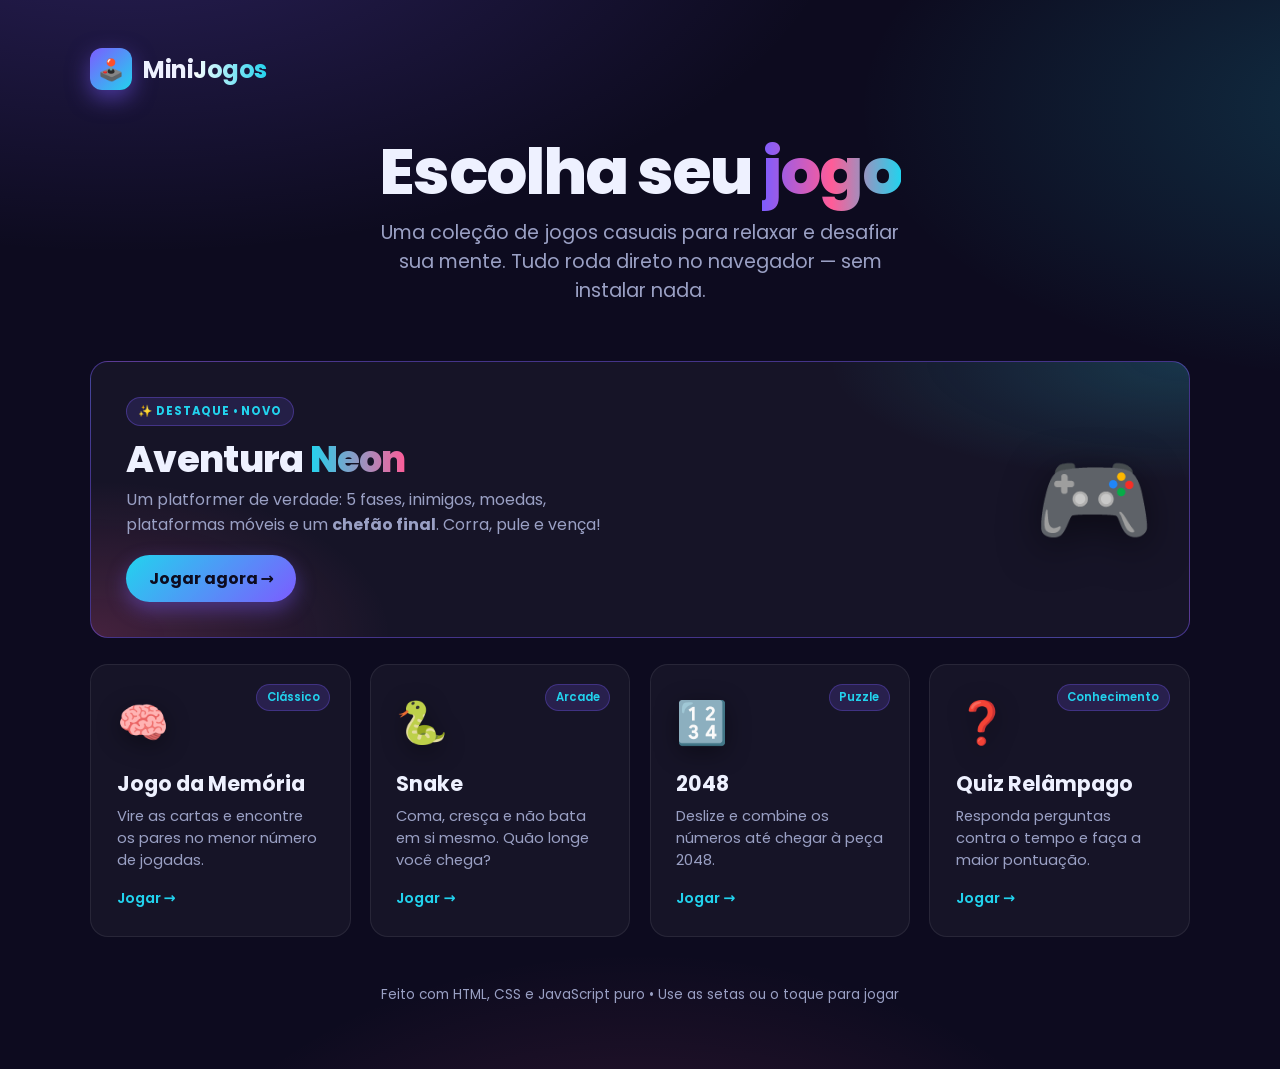
==== index.html @ 36950123 "Adiciona "Aventura Neon": platformer com 5 fases e chefão Novo jogo em /plataforma/ feito em Canvas " ====
<!DOCTYPE html>
<html lang="pt-BR">
<head>
  <meta charset="UTF-8" />
  <meta name="viewport" content="width=device-width, initial-scale=1.0" />
  <title>Mini-Jogos • Arcade</title>
  <meta name="description" content="Arcade web com o platformer Aventura Neon (5 fases + chefão) e jogos casuais: Jogo da Memória, Snake, 2048 e Quiz. Jogue direto no navegador." />
  <link rel="preconnect" href="https://fonts.googleapis.com" />
  <link rel="preconnect" href="https://fonts.gstatic.com" crossorigin />
  <link href="https://fonts.googleapis.com/css2?family=Poppins:wght@400;500;600;700;800&display=swap" rel="stylesheet" />
  <link rel="stylesheet" href="style.css" />
  <link rel="icon" href="data:image/svg+xml,<svg xmlns='http://www.w3.org/2000/svg' viewBox='0 0 100 100'><text y='.9em' font-size='90'>🕹️</text></svg>" />
  <style>
    .feature {
      position: relative; display: grid; grid-template-columns: 1fr auto; align-items: center; gap: 1.5rem;
      margin-bottom: 1.6rem; padding: clamp(1.4rem, 4vw, 2.2rem);
      border-radius: var(--radius); overflow: hidden; isolation: isolate;
      border: 1px solid rgba(124,92,255,.45);
      background:
        radial-gradient(600px 200px at 100% 0%, rgba(34,211,238,.18), transparent 60%),
        radial-gradient(500px 260px at 0% 100%, rgba(255,92,152,.20), transparent 60%),
        var(--panel);
      transition: transform .25s ease, box-shadow .25s ease, border-color .25s ease;
    }
    .feature:hover { transform: translateY(-4px); box-shadow: var(--shadow); border-color: var(--accent); }
    .feature .badge {
      display: inline-flex; align-items: center; gap: .4rem; font-size: .72rem; font-weight: 700;
      text-transform: uppercase; letter-spacing: .08em; color: var(--accent-2);
      padding: .3rem .7rem; border-radius: 999px; background: rgba(124,92,255,.15);
      border: 1px solid rgba(124,92,255,.35); margin-bottom: .8rem;
    }
    .feature h2 { font-size: clamp(1.6rem, 5vw, 2.3rem); font-weight: 800; letter-spacing: -.02em; line-height: 1.1; }
    .feature h2 .grad { background: linear-gradient(90deg, var(--accent-2), var(--accent-3)); -webkit-background-clip: text; background-clip: text; -webkit-text-fill-color: transparent; }
    .feature p { color: var(--muted); margin: .5rem 0 1.1rem; max-width: 48ch; }
    .feature .cta { display: inline-flex; align-items: center; gap: .5rem; font-weight: 700; padding: .7rem 1.4rem;
      border-radius: 999px; color: #0d0b1f; background: linear-gradient(135deg, var(--accent-2), var(--accent));
      box-shadow: 0 8px 20px rgba(124,92,255,.4); }
    .feature .art { font-size: clamp(3.5rem, 12vw, 6rem); filter: drop-shadow(0 10px 20px rgba(0,0,0,.5)); }
    @media (max-width: 620px) { .feature { grid-template-columns: 1fr; } .feature .art { display: none; } }
  </style>
</head>
<body>
  <div class="wrap">
    <header class="topbar">
      <div class="brand">
        <span class="logo">🕹️</span>
        <span>Mini<span class="grad">Jogos</span></span>
      </div>
    </header>

    <section class="hero">
      <h1>Escolha seu <span class="grad">jogo</span></h1>
      <p>Uma coleção de jogos casuais para relaxar e desafiar sua mente. Tudo roda direto no navegador — sem instalar nada.</p>
    </section>

    <a class="feature" href="plataforma/index.html">
      <div>
        <span class="badge">✨ Destaque • Novo</span>
        <h2>Aventura <span class="grad">Neon</span></h2>
        <p>Um platformer de verdade: 5 fases, inimigos, moedas, plataformas móveis e um <strong>chefão final</strong>. Corra, pule e vença!</p>
        <span class="cta">Jogar agora &rarr;</span>
      </div>
      <div class="art">🎮</div>
    </a>

    <main class="games" id="games">
      <a class="card" href="memoria.html">
        <span class="tag">Clássico</span>
        <span class="emoji">🧠</span>
        <h3>Jogo da Memória</h3>
        <p>Vire as cartas e encontre os pares no menor número de jogadas.</p>
        <span class="play">Jogar &rarr;</span>
      </a>

      <a class="card" href="snake.html">
        <span class="tag">Arcade</span>
        <span class="emoji">🐍</span>
        <h3>Snake</h3>
        <p>Coma, cresça e não bata em si mesmo. Quão longe você chega?</p>
        <span class="play">Jogar &rarr;</span>
      </a>

      <a class="card" href="2048.html">
        <span class="tag">Puzzle</span>
        <span class="emoji">🔢</span>
        <h3>2048</h3>
        <p>Deslize e combine os números até chegar à peça 2048.</p>
        <span class="play">Jogar &rarr;</span>
      </a>

      <a class="card" href="quiz.html">
        <span class="tag">Conhecimento</span>
        <span class="emoji">❓</span>
        <h3>Quiz Relâmpago</h3>
        <p>Responda perguntas contra o tempo e faça a maior pontuação.</p>
        <span class="play">Jogar &rarr;</span>
      </a>
    </main>

    <footer class="foot">
      <p>Feito com HTML, CSS e JavaScript puro • Use as setas ou o toque para jogar</p>
    </footer>
  </div>

  <script>
    // brilho que segue o cursor nos cards
    document.querySelectorAll('.card').forEach(card => {
      card.addEventListener('pointermove', e => {
        const r = card.getBoundingClientRect();
        card.style.setProperty('--mx', `${e.clientX - r.left}px`);
        card.style.setProperty('--my', `${e.clientY - r.top}px`);
      });
    });
  </script>
</body>
</html>
---- style.css ----
/* ============================================================
   Mini-Jogos — estilo compartilhado do arcade
   ============================================================ */
:root {
  --bg: #0d0b1f;
  --bg-2: #14112e;
  --panel: rgba(255, 255, 255, 0.04);
  --panel-border: rgba(255, 255, 255, 0.08);
  --text: #eef1ff;
  --muted: #9aa0c4;
  --accent: #7c5cff;
  --accent-2: #22d3ee;
  --accent-3: #ff5c98;
  --good: #34e0a1;
  --bad: #ff5c7a;
  --shadow: 0 18px 50px rgba(0, 0, 0, 0.45);
  --radius: 18px;
  --font: "Poppins", "Segoe UI", system-ui, -apple-system, sans-serif;
}

* { box-sizing: border-box; margin: 0; padding: 0; }

html { scroll-behavior: smooth; }

body {
  font-family: var(--font);
  color: var(--text);
  background:
    radial-gradient(1200px 600px at 10% -10%, rgba(124, 92, 255, 0.25), transparent 60%),
    radial-gradient(1000px 500px at 110% 10%, rgba(34, 211, 238, 0.18), transparent 55%),
    radial-gradient(900px 600px at 50% 120%, rgba(255, 92, 152, 0.18), transparent 55%),
    var(--bg);
  min-height: 100dvh;
  -webkit-font-smoothing: antialiased;
  text-rendering: optimizeLegibility;
}

a { color: inherit; text-decoration: none; }

.wrap {
  width: min(1100px, 92vw);
  margin: 0 auto;
  padding: clamp(1.5rem, 4vw, 3rem) 0 4rem;
}

/* ---------- Cabeçalho ---------- */
.topbar {
  display: flex;
  align-items: center;
  justify-content: space-between;
  gap: 1rem;
  margin-bottom: clamp(1.5rem, 5vw, 3rem);
  flex-wrap: wrap;
}

.brand {
  display: flex;
  align-items: center;
  gap: 0.7rem;
  font-weight: 700;
  font-size: clamp(1.15rem, 3vw, 1.5rem);
  letter-spacing: -0.02em;
}

.brand .logo {
  display: grid;
  place-items: center;
  width: 42px;
  height: 42px;
  border-radius: 12px;
  background: linear-gradient(135deg, var(--accent), var(--accent-2));
  box-shadow: 0 8px 22px rgba(124, 92, 255, 0.5);
  font-size: 1.3rem;
}

.brand .grad {
  background: linear-gradient(90deg, #fff, var(--accent-2));
  -webkit-background-clip: text;
  background-clip: text;
  -webkit-text-fill-color: transparent;
}

.back-link {
  display: inline-flex;
  align-items: center;
  gap: 0.4rem;
  padding: 0.55rem 1rem;
  border-radius: 999px;
  border: 1px solid var(--panel-border);
  background: var(--panel);
  color: var(--muted);
  font-size: 0.9rem;
  font-weight: 500;
  transition: all 0.2s ease;
}
.back-link:hover { color: var(--text); border-color: var(--accent); transform: translateX(-2px); }

/* ---------- Hero da hub ---------- */
.hero {
  text-align: center;
  margin-bottom: clamp(2rem, 6vw, 3.5rem);
}
.hero h1 {
  font-size: clamp(2.2rem, 8vw, 4rem);
  font-weight: 800;
  letter-spacing: -0.03em;
  line-height: 1.05;
  margin-bottom: 0.8rem;
}
.hero h1 .grad {
  background: linear-gradient(90deg, var(--accent), var(--accent-3), var(--accent-2));
  -webkit-background-clip: text;
  background-clip: text;
  -webkit-text-fill-color: transparent;
}
.hero p {
  color: var(--muted);
  font-size: clamp(1rem, 2.5vw, 1.2rem);
  max-width: 46ch;
  margin: 0 auto;
}

/* ---------- Grade de jogos ---------- */
.games {
  display: grid;
  grid-template-columns: repeat(auto-fill, minmax(240px, 1fr));
  gap: 1.2rem;
}

.card {
  position: relative;
  display: block;
  padding: 1.6rem;
  border-radius: var(--radius);
  background: var(--panel);
  border: 1px solid var(--panel-border);
  overflow: hidden;
  transition: transform 0.25s ease, border-color 0.25s ease, box-shadow 0.25s ease;
  isolation: isolate;
}
.card::before {
  content: "";
  position: absolute;
  inset: 0;
  background: radial-gradient(400px 200px at var(--mx, 50%) var(--my, 0%), rgba(124, 92, 255, 0.22), transparent 70%);
  opacity: 0;
  transition: opacity 0.25s ease;
  z-index: -1;
}
.card:hover { transform: translateY(-6px); border-color: var(--accent); box-shadow: var(--shadow); }
.card:hover::before { opacity: 1; }

.card .emoji {
  font-size: 2.6rem;
  display: inline-block;
  margin-bottom: 0.9rem;
  filter: drop-shadow(0 6px 12px rgba(0, 0, 0, 0.4));
}
.card h3 { font-size: 1.3rem; margin-bottom: 0.35rem; }
.card p { color: var(--muted); font-size: 0.92rem; line-height: 1.5; }
.card .tag {
  position: absolute;
  top: 1.2rem;
  right: 1.2rem;
  font-size: 0.72rem;
  font-weight: 600;
  padding: 0.25rem 0.6rem;
  border-radius: 999px;
  background: rgba(124, 92, 255, 0.18);
  color: var(--accent-2);
  border: 1px solid rgba(124, 92, 255, 0.3);
}
.card .play {
  margin-top: 1.1rem;
  display: inline-flex;
  align-items: center;
  gap: 0.4rem;
  font-weight: 600;
  font-size: 0.9rem;
  color: var(--accent-2);
}

/* ---------- Layout de jogo ---------- */
.game-head {
  text-align: center;
  margin-bottom: 1.6rem;
}
.game-head h1 {
  font-size: clamp(1.6rem, 5vw, 2.4rem);
  font-weight: 800;
  letter-spacing: -0.02em;
}
.game-head p { color: var(--muted); margin-top: 0.3rem; font-size: 0.95rem; }

.panel {
  background: var(--panel);
  border: 1px solid var(--panel-border);
  border-radius: var(--radius);
  padding: clamp(1rem, 3vw, 1.8rem);
  box-shadow: var(--shadow);
}

.hud {
  display: flex;
  justify-content: center;
  flex-wrap: wrap;
  gap: 0.8rem;
  margin-bottom: 1.4rem;
}
.stat {
  min-width: 90px;
  text-align: center;
  padding: 0.7rem 1.1rem;
  border-radius: 14px;
  background: var(--panel);
  border: 1px solid var(--panel-border);
}
.stat .label {
  display: block;
  font-size: 0.72rem;
  text-transform: uppercase;
  letter-spacing: 0.08em;
  color: var(--muted);
}
.stat .value {
  display: block;
  font-size: 1.5rem;
  font-weight: 700;
  font-variant-numeric: tabular-nums;
}

.controls {
  display: flex;
  justify-content: center;
  gap: 0.7rem;
  flex-wrap: wrap;
  margin-top: 1.4rem;
}

.btn {
  cursor: pointer;
  font-family: inherit;
  font-weight: 600;
  font-size: 0.95rem;
  padding: 0.7rem 1.4rem;
  border-radius: 999px;
  border: 1px solid transparent;
  color: #0d0b1f;
  background: linear-gradient(135deg, var(--accent-2), var(--accent));
  transition: transform 0.15s ease, box-shadow 0.2s ease, opacity 0.2s ease;
  box-shadow: 0 8px 20px rgba(124, 92, 255, 0.35);
}
.btn:hover { transform: translateY(-2px); box-shadow: 0 12px 26px rgba(124, 92, 255, 0.5); }
.btn:active { transform: translateY(0); }
.btn.ghost {
  color: var(--text);
  background: transparent;
  border-color: var(--panel-border);
  box-shadow: none;
}
.btn.ghost:hover { border-color: var(--accent); background: var(--panel); }

/* ---------- Overlay de fim de jogo ---------- */
.overlay {
  position: absolute;
  inset: 0;
  display: grid;
  place-items: center;
  background: rgba(13, 11, 31, 0.82);
  backdrop-filter: blur(6px);
  border-radius: var(--radius);
  opacity: 0;
  pointer-events: none;
  transition: opacity 0.3s ease;
  z-index: 5;
}
.overlay.show { opacity: 1; pointer-events: auto; }
.overlay .box { text-align: center; padding: 1.5rem; }
.overlay h2 { font-size: 2rem; margin-bottom: 0.5rem; }
.overlay p { color: var(--muted); margin-bottom: 1.3rem; }

/* ---------- Rodapé ---------- */
.foot {
  text-align: center;
  color: var(--muted);
  font-size: 0.85rem;
  margin-top: 3rem;
}
.foot a { color: var(--accent-2); }

@media (max-width: 520px) {
  .stat { min-width: 74px; padding: 0.55rem 0.8rem; }
  .stat .value { font-size: 1.25rem; }
}
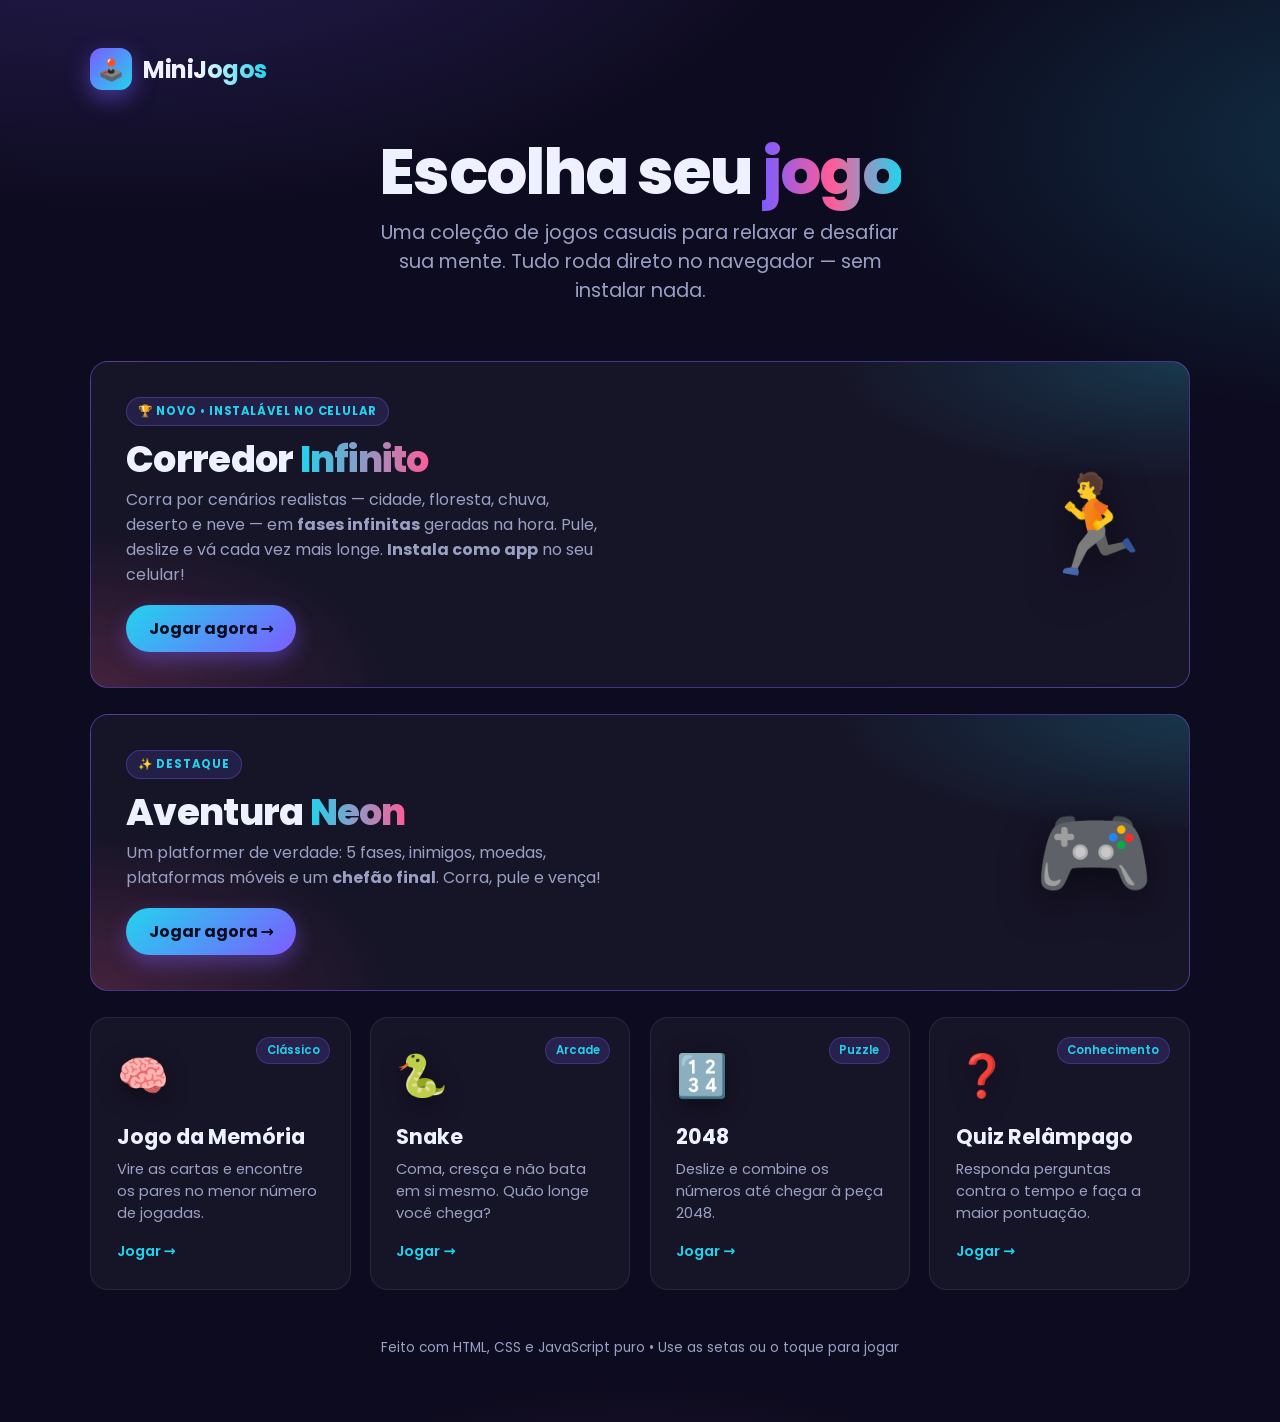
==== commit 69d5d9f1: "Adiciona "Corredor Infinito": runner procedural realista + PWA instalável Novo jogo em /corrida/ com" ====
--- a/index.html
+++ b/index.html
@@ -4,7 +4,7 @@
   <meta charset="UTF-8" />
   <meta name="viewport" content="width=device-width, initial-scale=1.0" />
   <title>Mini-Jogos • Arcade</title>
-  <meta name="description" content="Arcade web com o platformer Aventura Neon (5 fases + chefão) e jogos casuais: Jogo da Memória, Snake, 2048 e Quiz. Jogue direto no navegador." />
+  <meta name="description" content="Arcade web: Corredor Infinito (runner realista instalável, fases infinitas), o platformer Aventura Neon (5 fases + chefão) e jogos casuais. Jogue direto no navegador." />
   <link rel="preconnect" href="https://fonts.googleapis.com" />
   <link rel="preconnect" href="https://fonts.gstatic.com" crossorigin />
   <link href="https://fonts.googleapis.com/css2?family=Poppins:wght@400;500;600;700;800&display=swap" rel="stylesheet" />
@@ -53,9 +53,19 @@
       <p>Uma coleção de jogos casuais para relaxar e desafiar sua mente. Tudo roda direto no navegador — sem instalar nada.</p>
     </section>
 
+    <a class="feature" href="corrida/index.html">
+      <div>
+        <span class="badge">🏆 Novo • Instalável no celular</span>
+        <h2>Corredor <span class="grad">Infinito</span></h2>
+        <p>Corra por cenários realistas — cidade, floresta, chuva, deserto e neve — em <strong>fases infinitas</strong> geradas na hora. Pule, deslize e vá cada vez mais longe. <strong>Instala como app</strong> no seu celular!</p>
+        <span class="cta">Jogar agora &rarr;</span>
+      </div>
+      <div class="art">🏃</div>
+    </a>
+
     <a class="feature" href="plataforma/index.html">
       <div>
-        <span class="badge">✨ Destaque • Novo</span>
+        <span class="badge">✨ Destaque</span>
         <h2>Aventura <span class="grad">Neon</span></h2>
         <p>Um platformer de verdade: 5 fases, inimigos, moedas, plataformas móveis e um <strong>chefão final</strong>. Corra, pule e vença!</p>
         <span class="cta">Jogar agora &rarr;</span>
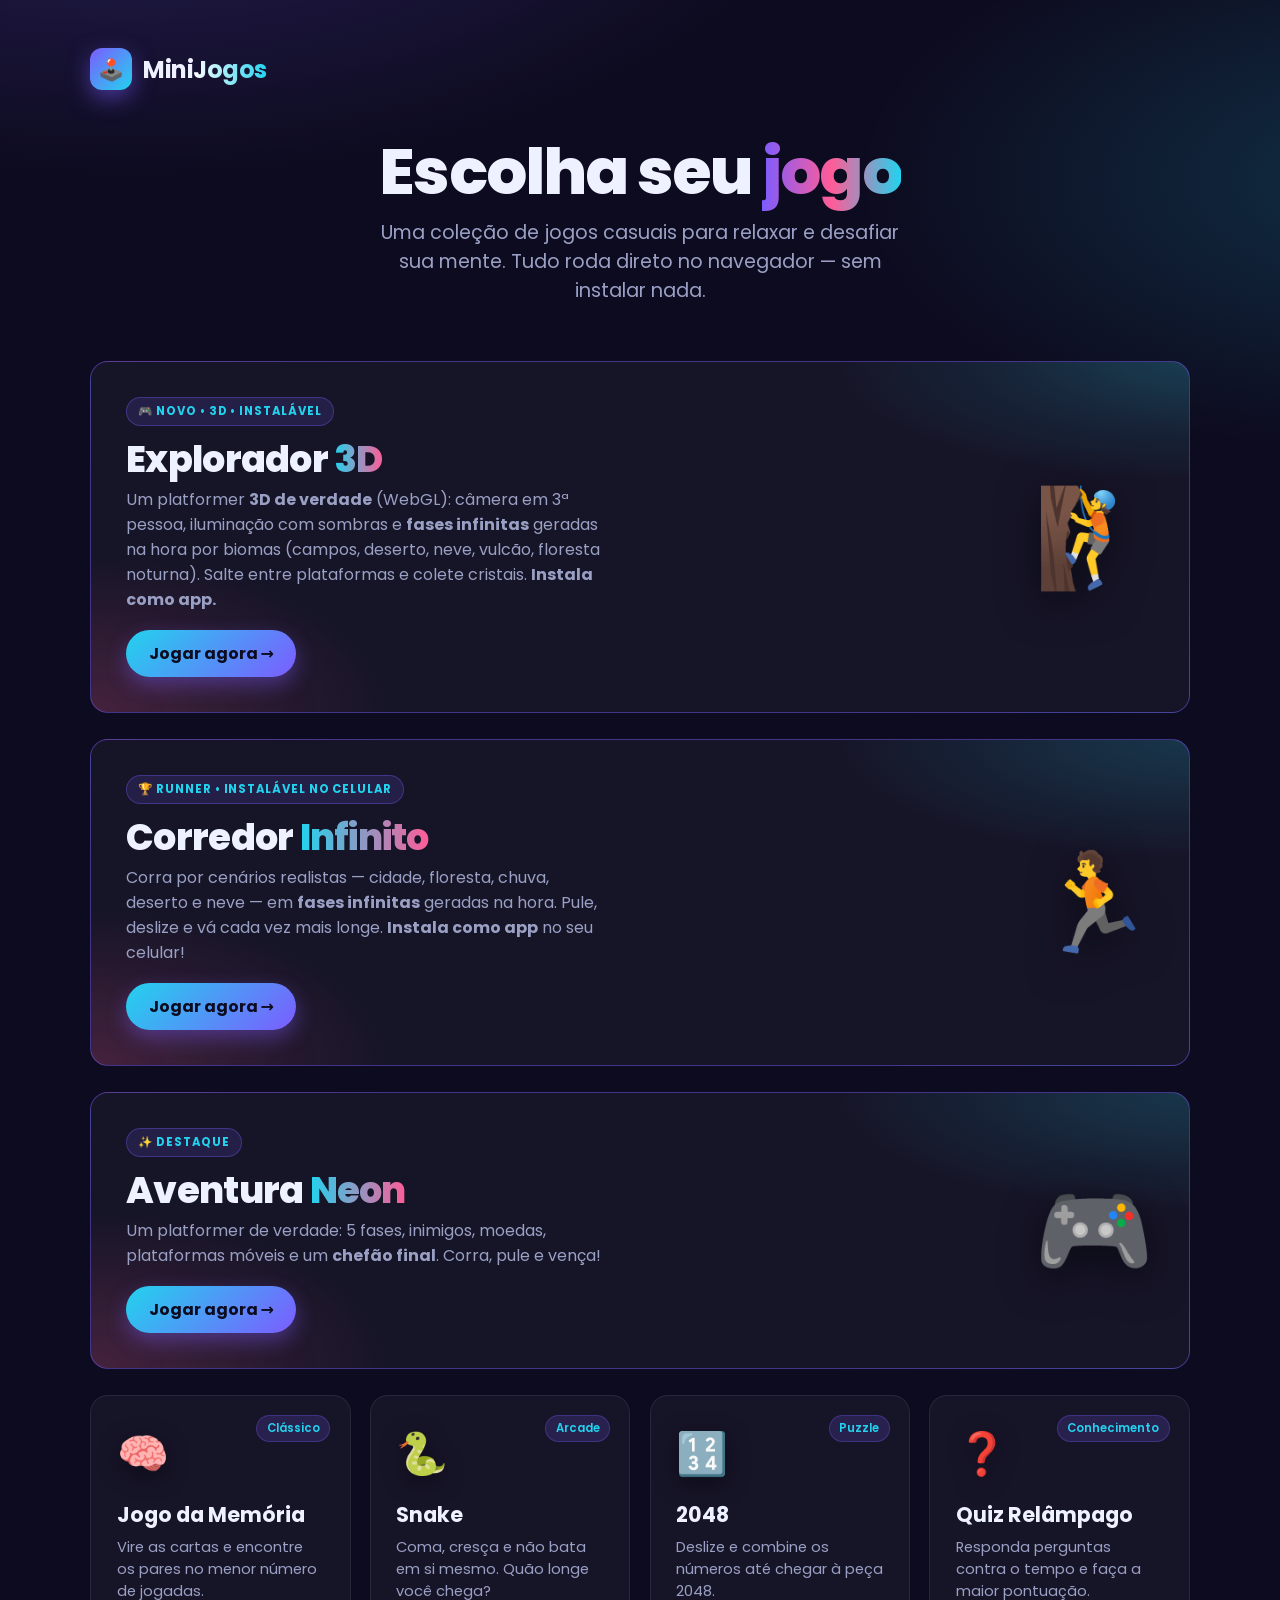
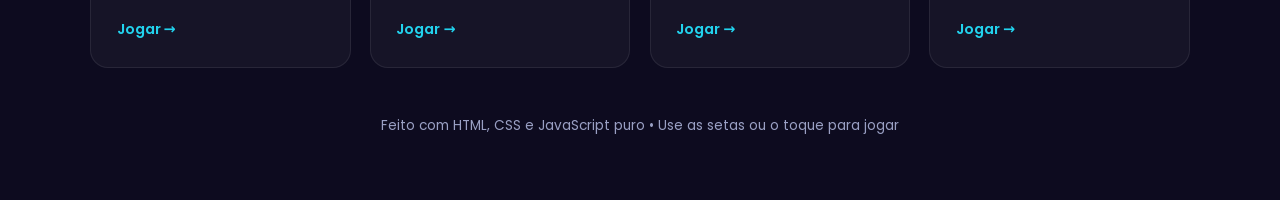
==== commit ef9368ec: "Adiciona "Explorador 3D": platformer 3D (WebGL) com fases infinitas Novo jogo em /aventura3d/ usando" ====
--- a/index.html
+++ b/index.html
@@ -53,9 +53,19 @@
       <p>Uma coleção de jogos casuais para relaxar e desafiar sua mente. Tudo roda direto no navegador — sem instalar nada.</p>
     </section>
 
+    <a class="feature" href="aventura3d/index.html">
+      <div>
+        <span class="badge">🎮 Novo • 3D • Instalável</span>
+        <h2>Explorador <span class="grad">3D</span></h2>
+        <p>Um platformer <strong>3D de verdade</strong> (WebGL): câmera em 3ª pessoa, iluminação com sombras e <strong>fases infinitas</strong> geradas na hora por biomas (campos, deserto, neve, vulcão, floresta noturna). Salte entre plataformas e colete cristais. <strong>Instala como app.</strong></p>
+        <span class="cta">Jogar agora &rarr;</span>
+      </div>
+      <div class="art">🧗</div>
+    </a>
+
     <a class="feature" href="corrida/index.html">
       <div>
-        <span class="badge">🏆 Novo • Instalável no celular</span>
+        <span class="badge">🏆 Runner • Instalável no celular</span>
         <h2>Corredor <span class="grad">Infinito</span></h2>
         <p>Corra por cenários realistas — cidade, floresta, chuva, deserto e neve — em <strong>fases infinitas</strong> geradas na hora. Pule, deslize e vá cada vez mais longe. <strong>Instala como app</strong> no seu celular!</p>
         <span class="cta">Jogar agora &rarr;</span>
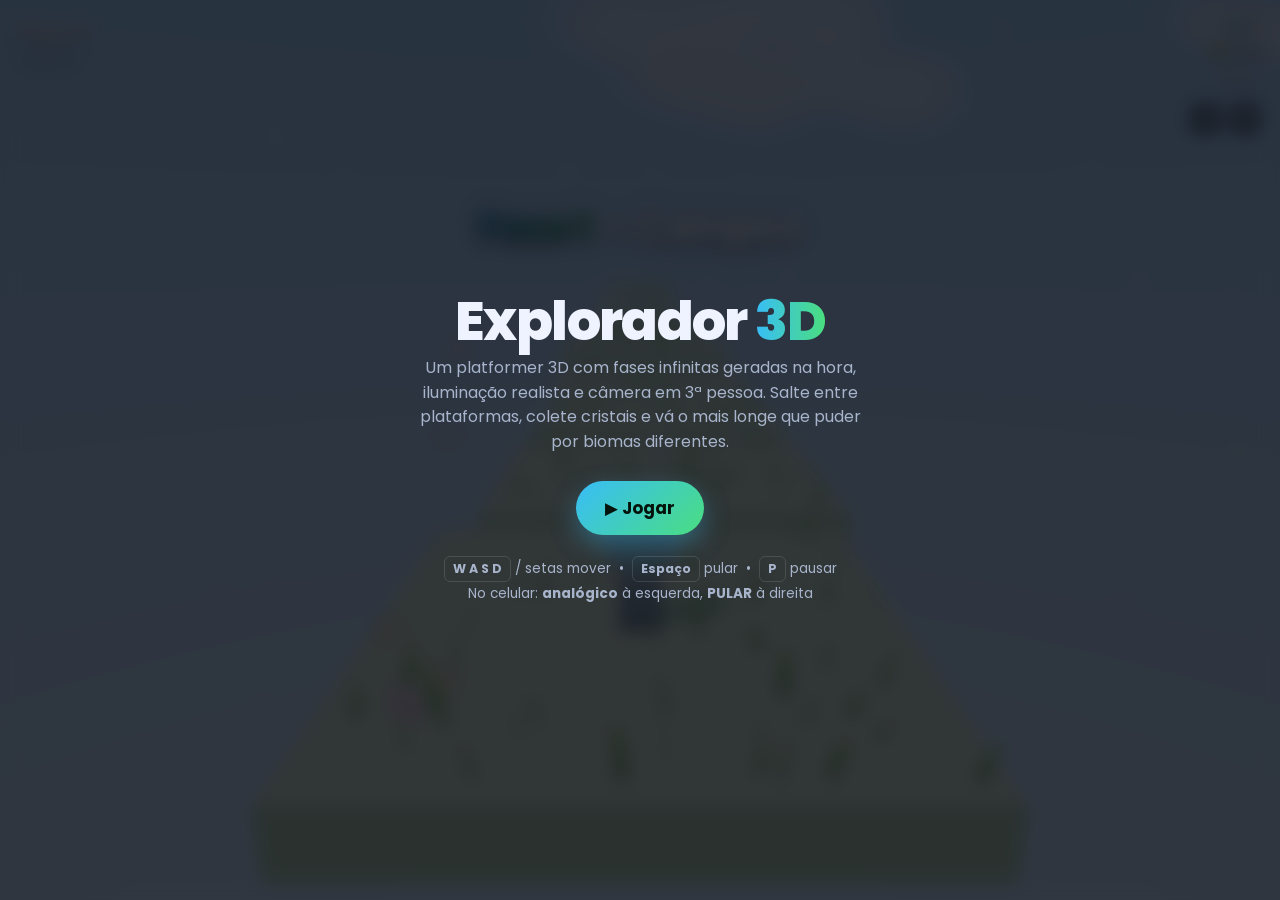
==== commit 46e586ce: "Deixa só o Explorador 3D (na raiz) e dá muito mais vida ao mundo Remove os jogos anteriores (arcade," ====
--- a/index.html
+++ b/index.html
@@ -2,135 +2,642 @@
 <html lang="pt-BR">
 <head>
   <meta charset="UTF-8" />
-  <meta name="viewport" content="width=device-width, initial-scale=1.0" />
-  <title>Mini-Jogos • Arcade</title>
-  <meta name="description" content="Arcade web: Corredor Infinito (runner realista instalável, fases infinitas), o platformer Aventura Neon (5 fases + chefão) e jogos casuais. Jogue direto no navegador." />
+  <meta name="viewport" content="width=device-width, initial-scale=1.0, maximum-scale=1, user-scalable=no, viewport-fit=cover" />
+  <title>Explorador 3D</title>
+  <meta name="description" content="Platformer 3D no navegador com fases infinitas procedurais, iluminação realista e câmera em 3ª pessoa." />
+  <meta name="theme-color" content="#0c1018" />
+  <meta name="mobile-web-app-capable" content="yes" />
+  <meta name="apple-mobile-web-app-capable" content="yes" />
+  <link rel="manifest" href="manifest.webmanifest" />
+  <link rel="apple-touch-icon" href="icon-192.png" />
   <link rel="preconnect" href="https://fonts.googleapis.com" />
-  <link rel="preconnect" href="https://fonts.gstatic.com" crossorigin />
   <link href="https://fonts.googleapis.com/css2?family=Poppins:wght@400;500;600;700;800&display=swap" rel="stylesheet" />
-  <link rel="stylesheet" href="style.css" />
-  <link rel="icon" href="data:image/svg+xml,<svg xmlns='http://www.w3.org/2000/svg' viewBox='0 0 100 100'><text y='.9em' font-size='90'>🕹️</text></svg>" />
+  <link rel="icon" href="data:image/svg+xml,<svg xmlns='http://www.w3.org/2000/svg' viewBox='0 0 100 100'><text y='.9em' font-size='90'>🧗</text></svg>" />
   <style>
-    .feature {
-      position: relative; display: grid; grid-template-columns: 1fr auto; align-items: center; gap: 1.5rem;
-      margin-bottom: 1.6rem; padding: clamp(1.4rem, 4vw, 2.2rem);
-      border-radius: var(--radius); overflow: hidden; isolation: isolate;
-      border: 1px solid rgba(124,92,255,.45);
-      background:
-        radial-gradient(600px 200px at 100% 0%, rgba(34,211,238,.18), transparent 60%),
-        radial-gradient(500px 260px at 0% 100%, rgba(255,92,152,.20), transparent 60%),
-        var(--panel);
-      transition: transform .25s ease, box-shadow .25s ease, border-color .25s ease;
-    }
-    .feature:hover { transform: translateY(-4px); box-shadow: var(--shadow); border-color: var(--accent); }
-    .feature .badge {
-      display: inline-flex; align-items: center; gap: .4rem; font-size: .72rem; font-weight: 700;
-      text-transform: uppercase; letter-spacing: .08em; color: var(--accent-2);
-      padding: .3rem .7rem; border-radius: 999px; background: rgba(124,92,255,.15);
-      border: 1px solid rgba(124,92,255,.35); margin-bottom: .8rem;
-    }
-    .feature h2 { font-size: clamp(1.6rem, 5vw, 2.3rem); font-weight: 800; letter-spacing: -.02em; line-height: 1.1; }
-    .feature h2 .grad { background: linear-gradient(90deg, var(--accent-2), var(--accent-3)); -webkit-background-clip: text; background-clip: text; -webkit-text-fill-color: transparent; }
-    .feature p { color: var(--muted); margin: .5rem 0 1.1rem; max-width: 48ch; }
-    .feature .cta { display: inline-flex; align-items: center; gap: .5rem; font-weight: 700; padding: .7rem 1.4rem;
-      border-radius: 999px; color: #0d0b1f; background: linear-gradient(135deg, var(--accent-2), var(--accent));
-      box-shadow: 0 8px 20px rgba(124,92,255,.4); }
-    .feature .art { font-size: clamp(3.5rem, 12vw, 6rem); filter: drop-shadow(0 10px 20px rgba(0,0,0,.5)); }
-    @media (max-width: 620px) { .feature { grid-template-columns: 1fr; } .feature .art { display: none; } }
+    :root{ --text:#eef3ff; --muted:#a7b4cc; --accent:#4ade80; --accent2:#38bdf8; --danger:#ff6b6b;
+           --border:rgba(255,255,255,.12); --panel:rgba(12,16,24,.6); --font:"Poppins","Segoe UI",system-ui,sans-serif; }
+    *{ box-sizing:border-box; margin:0; padding:0; }
+    html,body{ height:100%; overflow:hidden; background:#0c1018; }
+    body{ font-family:var(--font); color:var(--text); touch-action:none; user-select:none; -webkit-user-select:none; }
+    #app{ position:fixed; inset:0; }
+    canvas{ display:block; width:100%; height:100%; }
+
+    .hud{ position:absolute; inset:0 0 auto 0; z-index:4; display:flex; justify-content:space-between; align-items:flex-start;
+          padding:calc(env(safe-area-inset-top) + 14px) 18px 0; pointer-events:none; text-shadow:0 2px 10px rgba(0,0,0,.6); }
+    .hud .col{ display:flex; flex-direction:column; gap:3px; }
+    .hud .right{ align-items:flex-end; }
+    .phase{ font-size:clamp(1.1rem,4vw,1.5rem); font-weight:800; letter-spacing:-.02em; }
+    .biome{ font-size:.7rem; color:var(--muted); text-transform:uppercase; letter-spacing:.12em; font-weight:600; }
+    .chip{ font-size:1rem; font-weight:700; font-variant-numeric:tabular-nums; display:inline-flex; gap:6px; align-items:center; }
+    .hearts{ font-size:1.05rem; letter-spacing:2px; margin-top:2px; }
+    .mutebtn,.pausebtn{ pointer-events:auto; cursor:pointer; width:34px; height:34px; border-radius:10px; border:1px solid var(--border);
+      background:rgba(12,16,24,.5); color:var(--text); display:grid; place-items:center; font-size:1rem; margin-top:6px; }
+
+    /* toque */
+    .stick{ position:absolute; left:0; bottom:0; width:45%; height:55%; z-index:3; touch-action:none; }
+    .stick .base{ position:absolute; width:120px; height:120px; border-radius:50%; border:2px solid rgba(255,255,255,.18);
+      background:rgba(255,255,255,.05); left:40px; bottom:calc(env(safe-area-inset-bottom) + 40px); display:none; }
+    .stick .knob{ position:absolute; width:56px; height:56px; border-radius:50%; background:rgba(255,255,255,.28); border:1px solid rgba(255,255,255,.4); display:none; }
+    .jumpbtn{ position:absolute; right:calc(env(safe-area-inset-right) + 34px); bottom:calc(env(safe-area-inset-bottom) + 54px); z-index:4;
+      width:88px; height:88px; border-radius:50%; border:1px solid var(--border); background:rgba(74,222,128,.22);
+      color:#04140c; font-weight:800; font-size:1rem; display:none; place-items:center; touch-action:none; backdrop-filter:blur(4px); }
+    .jumpbtn:active{ background:rgba(74,222,128,.5); }
+    @media (pointer:coarse){ .jumpbtn{ display:grid; } }
+
+    .banner{ position:absolute; top:22%; left:50%; transform:translateX(-50%) translateY(-8px); z-index:5; opacity:0;
+      font-size:clamp(1.4rem,6vw,2.4rem); font-weight:800; letter-spacing:-.02em; text-shadow:0 4px 20px rgba(0,0,0,.6);
+      transition:opacity .3s, transform .3s; pointer-events:none; text-align:center; }
+    .banner.show{ opacity:1; transform:translateX(-50%) translateY(0); }
+    .banner .g{ background:linear-gradient(90deg,var(--accent2),var(--accent)); -webkit-background-clip:text; background-clip:text; -webkit-text-fill-color:transparent; }
+
+    .screen{ position:absolute; inset:0; z-index:8; display:none; place-items:center; text-align:center; padding:24px;
+      background:rgba(8,11,17,.8); backdrop-filter:blur(9px); }
+    .screen.show{ display:grid; animation:fade .3s ease; }
+    @keyframes fade{ from{opacity:0;} }
+    .box{ max-width:460px; }
+    .box h1{ font-size:clamp(2rem,9vw,3.4rem); font-weight:800; letter-spacing:-.03em; line-height:1.03; margin-bottom:.4rem; }
+    .box h1 .g,.box h2 .g{ background:linear-gradient(90deg,var(--accent2),var(--accent)); -webkit-background-clip:text; background-clip:text; -webkit-text-fill-color:transparent; }
+    .box h2{ font-size:clamp(1.6rem,7vw,2.4rem); font-weight:800; margin-bottom:.4rem; }
+    .box p{ color:var(--muted); margin-bottom:1.3rem; line-height:1.55; }
+    .btn{ cursor:pointer; font-family:inherit; font-weight:700; font-size:1.05rem; padding:.9rem 1.8rem; border:none; border-radius:999px;
+      color:#04140c; background:linear-gradient(135deg,var(--accent2),var(--accent)); box-shadow:0 10px 26px rgba(56,189,248,.35); transition:transform .15s; margin:.3rem; }
+    .btn:active{ transform:scale(.96); }
+    .btn.ghost{ color:var(--text); background:transparent; border:1px solid var(--border); box-shadow:none; }
+    .stat-row{ display:flex; justify-content:center; gap:1.8rem; margin-bottom:1.2rem; }
+    .stat-row b{ display:block; font-size:1.7rem; font-variant-numeric:tabular-nums; } .stat-row span{ font-size:.7rem; color:var(--muted); text-transform:uppercase; letter-spacing:.08em; }
+    .help{ font-size:.85rem; color:var(--muted); margin-top:1rem; line-height:1.8; }
+    .kc{ display:inline-block; padding:.05rem .5rem; border:1px solid var(--border); border-radius:6px; font-weight:700; font-size:.78rem; }
+    .loader{ position:absolute; inset:0; z-index:9; display:grid; place-items:center; background:#0c1018; color:var(--muted); font-weight:600; }
+    .spin{ width:42px; height:42px; border-radius:50%; border:3px solid rgba(255,255,255,.15); border-top-color:var(--accent2); animation:sp 1s linear infinite; margin:0 auto 14px; }
+    @keyframes sp{ to{ transform:rotate(360deg); } }
   </style>
 </head>
 <body>
-  <div class="wrap">
-    <header class="topbar">
-      <div class="brand">
-        <span class="logo">🕹️</span>
-        <span>Mini<span class="grad">Jogos</span></span>
+  <div id="app">
+    <div class="hud">
+      <div class="col">
+        <span class="phase" id="phase">Fase 1</span>
+        <span class="biome" id="biome">—</span>
       </div>
-    </header>
-
-    <section class="hero">
-      <h1>Escolha seu <span class="grad">jogo</span></h1>
-      <p>Uma coleção de jogos casuais para relaxar e desafiar sua mente. Tudo roda direto no navegador — sem instalar nada.</p>
-    </section>
-
-    <a class="feature" href="aventura3d/index.html">
-      <div>
-        <span class="badge">🎮 Novo • 3D • Instalável</span>
-        <h2>Explorador <span class="grad">3D</span></h2>
-        <p>Um platformer <strong>3D de verdade</strong> (WebGL): câmera em 3ª pessoa, iluminação com sombras e <strong>fases infinitas</strong> geradas na hora por biomas (campos, deserto, neve, vulcão, floresta noturna). Salte entre plataformas e colete cristais. <strong>Instala como app.</strong></p>
-        <span class="cta">Jogar agora &rarr;</span>
+      <div class="col right">
+        <span class="chip">💎 <span id="coins">0</span></span>
+        <span class="chip" style="font-size:.85rem;color:var(--muted)">📏 <span id="dist">0</span> m</span>
+        <span class="hearts" id="hearts">❤❤❤</span>
+        <div style="display:flex;gap:6px">
+          <button class="mutebtn" id="mute">🔊</button>
+          <button class="pausebtn" id="pause">⏸</button>
+        </div>
       </div>
-      <div class="art">🧗</div>
-    </a>
-
-    <a class="feature" href="corrida/index.html">
-      <div>
-        <span class="badge">🏆 Runner • Instalável no celular</span>
-        <h2>Corredor <span class="grad">Infinito</span></h2>
-        <p>Corra por cenários realistas — cidade, floresta, chuva, deserto e neve — em <strong>fases infinitas</strong> geradas na hora. Pule, deslize e vá cada vez mais longe. <strong>Instala como app</strong> no seu celular!</p>
-        <span class="cta">Jogar agora &rarr;</span>
+    </div>
+
+    <div class="stick" id="stick"><div class="base" id="stickBase"></div><div class="knob" id="stickKnob"></div></div>
+    <div class="jumpbtn" id="jumpBtn">PULAR</div>
+
+    <div class="banner" id="banner"></div>
+
+    <div class="loader" id="loader"><div><div class="spin"></div>Carregando mundo 3D…</div></div>
+
+    <div class="screen" id="scrTitle">
+      <div class="box">
+        <h1>Explorador <span class="g">3D</span></h1>
+        <p>Um platformer 3D com fases infinitas geradas na hora, iluminação realista e câmera em 3ª pessoa. Salte entre plataformas, colete cristais e vá o mais longe que puder por biomas diferentes.</p>
+        <button class="btn" id="playBtn">▶ Jogar</button>
+        <button class="btn ghost" id="contBtn" style="display:none">Continuar (Fase <span id="contN">1</span>)</button>
+        <div class="help">
+          <span class="kc">W A S D</span> / setas mover &nbsp;•&nbsp; <span class="kc">Espaço</span> pular &nbsp;•&nbsp; <span class="kc">P</span> pausar<br>
+          No celular: <b>analógico</b> à esquerda, <b>PULAR</b> à direita
+        </div>
+        <button class="btn ghost" id="installBtn" style="display:none;margin-top:.6rem">📲 Instalar no celular</button>
       </div>
-      <div class="art">🏃</div>
-    </a>
-
-    <a class="feature" href="plataforma/index.html">
-      <div>
-        <span class="badge">✨ Destaque</span>
-        <h2>Aventura <span class="grad">Neon</span></h2>
-        <p>Um platformer de verdade: 5 fases, inimigos, moedas, plataformas móveis e um <strong>chefão final</strong>. Corra, pule e vença!</p>
-        <span class="cta">Jogar agora &rarr;</span>
+    </div>
+
+    <div class="screen" id="scrPause">
+      <div class="box"><h2>Pausado</h2>
+        <button class="btn" id="resumeBtn">Continuar</button>
+        <button class="btn ghost" id="menuBtn">Menu</button>
       </div>
-      <div class="art">🎮</div>
-    </a>
-
-    <main class="games" id="games">
-      <a class="card" href="memoria.html">
-        <span class="tag">Clássico</span>
-        <span class="emoji">🧠</span>
-        <h3>Jogo da Memória</h3>
-        <p>Vire as cartas e encontre os pares no menor número de jogadas.</p>
-        <span class="play">Jogar &rarr;</span>
-      </a>
-
-      <a class="card" href="snake.html">
-        <span class="tag">Arcade</span>
-        <span class="emoji">🐍</span>
-        <h3>Snake</h3>
-        <p>Coma, cresça e não bata em si mesmo. Quão longe você chega?</p>
-        <span class="play">Jogar &rarr;</span>
-      </a>
-
-      <a class="card" href="2048.html">
-        <span class="tag">Puzzle</span>
-        <span class="emoji">🔢</span>
-        <h3>2048</h3>
-        <p>Deslize e combine os números até chegar à peça 2048.</p>
-        <span class="play">Jogar &rarr;</span>
-      </a>
-
-      <a class="card" href="quiz.html">
-        <span class="tag">Conhecimento</span>
-        <span class="emoji">❓</span>
-        <h3>Quiz Relâmpago</h3>
-        <p>Responda perguntas contra o tempo e faça a maior pontuação.</p>
-        <span class="play">Jogar &rarr;</span>
-      </a>
-    </main>
-
-    <footer class="foot">
-      <p>Feito com HTML, CSS e JavaScript puro • Use as setas ou o toque para jogar</p>
-    </footer>
+    </div>
+
+    <div class="screen" id="scrOver">
+      <div class="box"><h2>💀 Você caiu no abismo</h2>
+        <div class="stat-row">
+          <div><b id="ovPhase">1</b><span>Fase</span></div>
+          <div><b id="ovDist">0</b><span>Metros</span></div>
+          <div><b id="ovCoins">0</b><span>Cristais</span></div>
+        </div>
+        <p id="ovBest"></p>
+        <button class="btn" id="retryBtn">Tentar de novo</button>
+        <button class="btn ghost" id="over2menu">Menu</button>
+      </div>
+    </div>
   </div>
 
+  <script src="vendor/three.min.js"></script>
   <script>
-    // brilho que segue o cursor nos cards
-    document.querySelectorAll('.card').forEach(card => {
-      card.addEventListener('pointermove', e => {
-        const r = card.getBoundingClientRect();
-        card.style.setProperty('--mx', `${e.clientX - r.left}px`);
-        card.style.setProperty('--my', `${e.clientY - r.top}px`);
-      });
-    });
+  "use strict";
+  /* =====================================================================
+     EXPLORADOR 3D — platformer 3D com fases infinitas procedurais
+     Three.js (WebGL). Personagem em 3ª pessoa, iluminação com sombras,
+     física própria e geração procedural de plataformas garantidamente
+     transponível. Avançar = sentido -Z.
+     ===================================================================== */
+  const THREE = window.THREE;
+  let renderer, scene, camera, sky, sun, hemi;
+  const clock = { last: performance.now() };
+
+  /* ---------- constantes de jogo ---------- */
+  const MOVE = 9.0, ACC = 60, AIR_ACC = 26, FRICTION = 42;
+  const JUMP_V = 10.2, GRAV = 26, MAX_FALL = 40, COYOTE = 0.11, JBUF = 0.12;
+  const KILL_Y = -22;
+  const STEP = 1/60;
+  // alcance do pulo (para a geração nunca exceder)
+  const AIRTIME = 2*JUMP_V/GRAV;                 // ~0.785 s
+  const REACH_Z = MOVE * AIRTIME * 0.82;         // ~5.8
+  const APEX = JUMP_V*JUMP_V/(2*GRAV);           // ~2.0
+
+  /* ---------- biomas ---------- */
+  const BIOMES = [
+    { name:"Campos", top:0x8fc6ff, bot:0xe7f3ff, fog:0xd6e8ff, sun:0xfff4d6, si:1.15, plat:0x6fae52, rock:0x8a8f99, foli:0x3f9d4d, decor:'tree',
+      grass:0.55, gBase:0x3f7a30, gTip:0x9ed86a, amb:{mode:'pollen',color:0xfff6c8,size:0.28,add:false}, birds:0x2b2b2b, bfly:true, clouds:true },
+    { name:"Deserto", top:0xf7c98a, bot:0xfff0cf, fog:0xf3d9a8, sun:0xfff0c0, si:1.3, plat:0xd9b06a, rock:0xbf9256, foli:0x7fae5a, decor:'cactus',
+      grass:0.12, gBase:0x9a7d3f, gTip:0xd8c070, amb:{mode:'dust',color:0xe8d3a0,size:0.3,add:false}, birds:0x3a3a3a, bfly:false, clouds:true },
+    { name:"Montanhas Nevadas", top:0xbcd7f0, bot:0xf2f8ff, fog:0xdaeafc, sun:0xffffff, si:1.2, plat:0xe6eef7, rock:0x9fb1c4, foli:0x5f8f6f, decor:'pine',
+      grass:0.0, amb:{mode:'snow',color:0xffffff,size:0.34,add:false}, birds:0x555555, bfly:false, clouds:true },
+    { name:"Terras Vulcânicas", top:0x3a1518, bot:0x7a2a20, fog:0x5a2018, sun:0xffb070, si:0.95, plat:0x4a3b3a, rock:0x2e2422, foli:0x6b2a1a, decor:'rock',
+      grass:0.0, amb:{mode:'ember',color:0xff8a3c,size:0.26,add:true}, birds:0, bfly:false, clouds:false },
+    { name:"Floresta Noturna", top:0x0e1a33, bot:0x24406b, fog:0x14233f, sun:0x9fc0ff, si:0.7, plat:0x2f5d3a, rock:0x394a55, foli:0x244a2e, decor:'pine',
+      grass:0.45, gBase:0x1c3a22, gTip:0x4a8a4f, amb:{mode:'firefly',color:0xbfff7a,size:0.3,add:true}, birds:0x101018, bfly:false, clouds:false },
+  ];
+  const biomeForPhase = n => BIOMES[Math.floor((n-1)/3) % BIOMES.length];
+
+  /* ---------- PRNG determinístico por fase ---------- */
+  function mulberry32(a){ return function(){ a|=0; a=a+0x6D2B79F5|0; let t=Math.imul(a^a>>>15,1|a); t=t+Math.imul(t^t>>>7,61|t)^t; return ((t^t>>>14)>>>0)/4294967296; }; }
+  const clamp=(v,a,b)=>Math.max(a,Math.min(b,v)), lerp=(a,b,t)=>a+(b-a)*t;
+
+  /* ---------- estado ---------- */
+  const G = {
+    mode:'title', phase:1, biome:BIOMES[0],
+    player:null, playerMesh:null, legL:null, legR:null, armL:null, armR:null,
+    vel:new THREE.Vector3(), onGround:false, coyote:0, jbuf:0, jumps:0,
+    facing:0, runPhase:0, squash:1,
+    platforms:[], coins:[], decor:[], pool:[],
+    cursor:{x:0,y:0,z:0}, genZ:0, lastPlat:null, safe:new THREE.Vector3(0,0,0),
+    hearts:3, coinsN:0, dist:0, maxDist:0, rng:null,
+    banT:0,
+  };
+  const BEST='exp3d.best', PROG='exp3d.prog';
+  const input = { f:0, b:0, l:0, r:0, jumpEdge:false, jumpHeld:false };
+
+  /* ---------- áudio ---------- */
+  const Sfx=(()=>{ let ac=null,muted=false;
+    function rd(){ if(!ac){ try{ac=new(window.AudioContext||window.webkitAudioContext)();}catch(e){} } if(ac&&ac.state==='suspended')ac.resume(); }
+    function t(f,d,ty='sine',v=.1,to=null){ if(muted)return; rd(); if(!ac)return; const o=ac.createOscillator(),g=ac.createGain(); o.type=ty; o.frequency.setValueAtTime(f,ac.currentTime); if(to)o.frequency.exponentialRampToValueAtTime(to,ac.currentTime+d); g.gain.setValueAtTime(v,ac.currentTime); g.gain.exponentialRampToValueAtTime(.0001,ac.currentTime+d); o.connect(g);g.connect(ac.destination);o.start();o.stop(ac.currentTime+d); }
+    return { jump(){t(420,.16,'square',.08,720);}, land(){t(160,.1,'sine',.07,90);}, coin(){t(900,.06,'sine',.1);setTimeout(()=>t(1350,.09,'sine',.1),55);},
+      hurt(){t(300,.3,'sawtooth',.12,90);}, phase(){[600,760,920,1180].forEach((f,i)=>setTimeout(()=>t(f,.16,'triangle',.1),i*90));},
+      over(){[420,320,220,150].forEach((f,i)=>setTimeout(()=>t(f,.24,'sawtooth',.1),i*140));}, toggle(){muted=!muted;rd();return muted;}, rd }; })();
+
+  /* ================= inicialização 3D ================= */
+  function initThree(){
+    const canvas = document.createElement('canvas');
+    document.getElementById('app').insertBefore(canvas, document.getElementById('app').firstChild);
+    renderer = new THREE.WebGLRenderer({ canvas, antialias:true, powerPreference:'high-performance' });
+    renderer.setPixelRatio(Math.min(devicePixelRatio||1, 2));
+    renderer.shadowMap.enabled = true; renderer.shadowMap.type = THREE.PCFSoftShadowMap;
+    renderer.outputEncoding = THREE.sRGBEncoding;
+    renderer.toneMapping = THREE.ACESFilmicToneMapping; renderer.toneMappingExposure = 1.05;
+
+    scene = new THREE.Scene();
+    scene.fog = new THREE.FogExp2(0xd6e8ff, 0.012);
+
+    camera = new THREE.PerspectiveCamera(60, innerWidth/innerHeight, 0.1, 500);
+    camera.position.set(0, 6, 12);
+
+    // céu em gradiente (esfera invertida)
+    const skyGeo = new THREE.SphereGeometry(300, 24, 16);
+    const skyMat = new THREE.ShaderMaterial({ side:THREE.BackSide, uniforms:{ top:{value:new THREE.Color(0x8fc6ff)}, bot:{value:new THREE.Color(0xe7f3ff)} },
+      vertexShader:`varying vec3 vP; void main(){ vP=position; gl_Position=projectionMatrix*modelViewMatrix*vec4(position,1.); }`,
+      fragmentShader:`uniform vec3 top,bot; varying vec3 vP; void main(){ float h=clamp((normalize(vP).y*.5+.5),0.,1.); gl_FragColor=vec4(mix(bot,top,pow(h,.8)),1.); }` });
+    sky = new THREE.Mesh(skyGeo, skyMat); scene.add(sky);
+
+    hemi = new THREE.HemisphereLight(0xbcd8ff, 0x556655, 0.8); scene.add(hemi);
+    sun = new THREE.DirectionalLight(0xfff4d6, 1.15);
+    sun.position.set(-18, 30, 8); sun.castShadow = true;
+    sun.shadow.mapSize.set(2048,2048);
+    const s=40; sun.shadow.camera.left=-s; sun.shadow.camera.right=s; sun.shadow.camera.top=s; sun.shadow.camera.bottom=-s;
+    sun.shadow.camera.near=1; sun.shadow.camera.far=120; sun.shadow.bias=-0.0004;
+    scene.add(sun); scene.add(sun.target);
+
+    buildPlayer();
+    addEventListener('resize', onResize); onResize();
+  }
+  function onResize(){ if(!renderer)return; camera.aspect=innerWidth/innerHeight; camera.updateProjectionMatrix(); renderer.setSize(innerWidth,innerHeight); }
+
+  /* ---------- materiais utilitários ---------- */
+  const mat = (c,rough=0.9,metal=0.0,flat=true)=> new THREE.MeshStandardMaterial({ color:c, roughness:rough, metalness:metal, flatShading:flat });
+
+  /* ---------- personagem ---------- */
+  function buildPlayer(){
+    const g = new THREE.Group();
+    const skin=mat(0xe8b48c,.8), shirt=mat(0x38bdf8,.7), pants=mat(0x27324a,.8), shoe=mat(0x1a1f2b,.6), hair=mat(0x3a2a1e,.9);
+    const torso=new THREE.Mesh(new THREE.BoxGeometry(0.72,0.9,0.42), shirt); torso.position.y=1.5; torso.castShadow=true; g.add(torso);
+    const head=new THREE.Mesh(new THREE.SphereGeometry(0.34,16,12), skin); head.position.y=2.2; head.castShadow=true; g.add(head);
+    const hairM=new THREE.Mesh(new THREE.SphereGeometry(0.36,16,12,0,6.28,0,1.7), hair); hairM.position.y=2.24; g.add(hairM);
+    function limb(w,h,d,m,px,py){ const pivot=new THREE.Group(); pivot.position.set(px,py,0);
+      const mesh=new THREE.Mesh(new THREE.BoxGeometry(w,h,d), m); mesh.position.y=-h/2; mesh.castShadow=true; pivot.add(mesh); g.add(pivot); return pivot; }
+    G.armL=limb(0.24,0.82,0.24,shirt,-0.5,1.9); G.armR=limb(0.24,0.82,0.24,shirt,0.5,1.9);
+    // mãos (pele) na ponta dos braços
+    [G.armL,G.armR].forEach(a=>{ const hnd=new THREE.Mesh(new THREE.BoxGeometry(0.26,0.26,0.26),skin); hnd.position.y=-0.82; hnd.castShadow=true; a.add(hnd); });
+    G.legL=limb(0.3,0.95,0.32,pants,-0.2,1.05); G.legR=limb(0.3,0.95,0.32,pants,0.2,1.05);
+    [G.legL,G.legR].forEach(l=>{ const ft=new THREE.Mesh(new THREE.BoxGeometry(0.34,0.2,0.5),shoe); ft.position.set(0,-1.0,0.08); ft.castShadow=true; l.add(ft); });
+    g.position.set(0,0,0);
+    scene.add(g); G.playerMesh=g;
+    G.player = new THREE.Vector3(0,0,0);   // pés (base) do personagem
+  }
+
+  /* ---------- geometria compartilhada ---------- */
+  const boxGeo = new THREE.BoxGeometry(1,1,1);
+  const coinGeo = new THREE.OctahedronGeometry(0.34, 0);
+  const coinMat = new THREE.MeshStandardMaterial({ color:0x67e8f9, emissive:0x1e9fb5, emissiveIntensity:.6, roughness:.25, metalness:.3, flatShading:true });
+
+  /* ===================== VIDA DO MUNDO ===================== */
+  let wind=0, grassMats=[], flock=[], bflies=[], ambient=null, clouds=[];
+  // grama: uma lâmina instanciada que balança ao vento no vertex shader
+  const BLADE = new THREE.PlaneGeometry(0.09, 0.55, 1, 3); BLADE.translate(0, 0.275, 0);
+  function grassMaterial(base,tip){
+    const m=new THREE.ShaderMaterial({ side:THREE.DoubleSide, uniforms:{ uT:{value:0}, cB:{value:new THREE.Color(base)}, cT:{value:new THREE.Color(tip)} },
+      vertexShader:`uniform float uT; varying float vY;
+        void main(){ vec4 wp=modelMatrix*instanceMatrix*vec4(position,1.0);
+          float t=clamp(position.y/0.55,0.,1.);
+          wp.x += sin(uT*1.7 + wp.x*0.55 + wp.z*0.5)*0.17*t*t;
+          wp.z += cos(uT*1.3 + wp.x*0.4)*0.10*t*t;
+          vY=t; gl_Position=projectionMatrix*viewMatrix*wp; }`,
+      fragmentShader:`uniform vec3 cB,cT; varying float vY; void main(){ gl_FragColor=vec4(mix(cB,cT,vY),1.0); }` });
+    grassMats.push(m); return m;
+  }
+  function addGrass(p){
+    const b=G.biome; if(!b.grass||!b._grassMat) return;
+    const n=Math.min(150, Math.floor(p.w*p.d*b.grass)); if(n<2) return;
+    const im=new THREE.InstancedMesh(BLADE, b._grassMat, n), d=new THREE.Object3D();
+    for(let i=0;i<n;i++){ d.position.set(p.x+(Math.random()*2-1)*(p.w/2-0.4), p.top, p.z+(Math.random()*2-1)*(p.d/2-0.4));
+      d.rotation.y=Math.random()*6.28; const s=0.7+Math.random()*0.8; d.scale.set(s,0.7+Math.random()*0.8,s); d.updateMatrix(); im.setMatrixAt(i,d.matrix); }
+    im.instanceMatrix.needsUpdate=true; im.frustumCulled=false; scene.add(im); p.grass=im;
+  }
+  // pássaros (revoada circulando o jogador)
+  function makeBird(){ const g=new THREE.Group(); const wg=new THREE.PlaneGeometry(0.95,0.3), m=new THREE.MeshBasicMaterial({color:0x222222,side:THREE.DoubleSide});
+    const L=new THREE.Mesh(wg,m),R=new THREE.Mesh(wg,m); L.position.x=-0.47; R.position.x=0.47; g.add(L,R); g.userData={L,R,mat:m}; return g; }
+  function initFlock(){ for(let i=0;i<8;i++){ const b=makeBird(); Object.assign(b.userData,{a:Math.random()*6.28,rad:7+Math.random()*11,sp:0.18+Math.random()*0.22,oy:Math.random()*4,flap:7+Math.random()*4,ph:Math.random()*6.28}); scene.add(b); flock.push(b);} }
+  function updateFlock(dt){ const col=G.biome.birds, vis=col!==0;
+    for(const b of flock){ b.visible=vis; if(!vis)continue; const u=b.userData; u.a+=dt*u.sp; u.ph+=dt*u.flap;
+      b.position.set(G.player.x+Math.cos(u.a)*u.rad, 13+u.oy+Math.sin(u.a*1.3)*1.6, G.player.z-6+Math.sin(u.a)*u.rad*0.6);
+      b.rotation.y=-u.a+Math.PI/2; const f=Math.sin(u.ph)*0.75; u.L.rotation.z=f; u.R.rotation.z=-f;
+      if(u.mat.color.getHex()!==col) u.mat.color.setHex(col); } }
+  // borboletas (só em biomas com bfly)
+  function makeBfly(){ const g=new THREE.Group(); const geo=new THREE.PlaneGeometry(0.24,0.32);
+    const cols=[0xff7ab5,0xffd54a,0x7ab5ff,0xff9d5c], m=new THREE.MeshBasicMaterial({color:cols[(Math.random()*cols.length)|0],side:THREE.DoubleSide});
+    const L=new THREE.Mesh(geo,m),R=new THREE.Mesh(geo,m); L.position.x=-0.13; R.position.x=0.13; g.add(L,R);
+    Object.assign(g.userData,{L,R,ph:Math.random()*6.28,ox:(Math.random()*2-1)*7,oy:1+Math.random()*3,oz:(Math.random()*2-1)*7,sp:0.8+Math.random()*1.0}); return g; }
+  function initBflies(){ for(let i=0;i<6;i++){ const b=makeBfly(); scene.add(b); bflies.push(b);} }
+  function updateBflies(dt,t){ const vis=!!G.biome.bfly; for(const b of bflies){ b.visible=vis; if(!vis)continue; const u=b.userData; u.ph+=dt*9;
+      b.position.set(G.player.x+u.ox+Math.sin(t*u.sp+u.ox)*1.6, G.player.y+u.oy+Math.sin(t*1.7+u.oz)*0.9, G.player.z+u.oz+Math.cos(t*u.sp)*1.6);
+      const f=Math.sin(u.ph)*1.15; u.L.rotation.y=f; u.R.rotation.y=-f; b.rotation.y=t*u.sp; } }
+  // partículas de ambiente (pólen / poeira / neve / brasas / vaga-lumes)
+  function initAmbient(){ const N=150, geo=new THREE.BufferGeometry(), pos=new Float32Array(N*3), off=new Float32Array(N*3);
+    for(let i=0;i<N;i++){ off[i*3]=(Math.random()*2-1)*16; off[i*3+1]=Math.random()*18-6; off[i*3+2]=(Math.random()*2-1)*16; }
+    geo.setAttribute('position', new THREE.BufferAttribute(pos,3));
+    const cvs=document.createElement('canvas'); cvs.width=cvs.height=32; const cx=cvs.getContext('2d');
+    const gr=cx.createRadialGradient(16,16,0,16,16,16); gr.addColorStop(0,'#fff'); gr.addColorStop(1,'rgba(255,255,255,0)'); cx.fillStyle=gr; cx.fillRect(0,0,32,32);
+    const tex=new THREE.CanvasTexture(cvs);
+    const matp=new THREE.PointsMaterial({ size:0.3, map:tex, transparent:true, depthWrite:false, sizeAttenuation:true });
+    ambient=new THREE.Points(geo,matp); ambient.frustumCulled=false; ambient.userData={N,pos:geo.attributes.position.array,off}; scene.add(ambient); }
+  function configAmbient(){ if(!ambient) return; const a=G.biome.amb; ambient.material.size=a.size; ambient.material.color.setHex(a.color);
+    ambient.material.blending=a.add?THREE.AdditiveBlending:THREE.NormalBlending; ambient.material.opacity=a.add?0.95:0.65; }
+  function updateAmbient(dt,t){ const u=ambient.userData,a=G.biome.amb,p=G.player,off=u.off,pos=u.pos,B=16;
+    for(let i=0;i<u.N;i++){ let ox=off[i*3],oy=off[i*3+1],oz=off[i*3+2];
+      if(a.mode==='snow'){ oy-=3*dt; ox+=Math.sin((oy+i)*0.6)*0.5*dt; }
+      else if(a.mode==='ember'){ oy+=2.2*dt; ox+=Math.sin(t+i)*0.4*dt; oz+=Math.cos(t+i)*0.3*dt; }
+      else if(a.mode==='firefly'){ ox+=Math.sin(t*0.8+i)*0.7*dt; oy+=Math.cos(t*0.9+i*1.3)*0.5*dt; oz+=Math.sin(t*0.7+i*0.7)*0.7*dt; }
+      else { ox+=(Math.sin(t*0.3+i)*0.3+0.25)*dt; oy+=Math.cos(t*0.4+i)*0.18*dt; }
+      if(ox>B)ox-=2*B; else if(ox<-B)ox+=2*B; if(oz>B)oz-=2*B; else if(oz<-B)oz+=2*B; if(oy>12)oy-=18; else if(oy<-6)oy+=18;
+      off[i*3]=ox; off[i*3+1]=oy; off[i*3+2]=oz;
+      pos[i*3]=p.x+ox; pos[i*3+1]=p.y+3+oy; pos[i*3+2]=p.z+oz; }
+    ambient.geometry.attributes.position.needsUpdate=true;
+    if(a.mode==='firefly') ambient.material.opacity=0.55+Math.sin(t*4)*0.35; }
+  // nuvens
+  function makeCloudTex(){ const c=document.createElement('canvas'); c.width=c.height=128; const x=c.getContext('2d');
+    for(let i=0;i<7;i++){ const gx=30+Math.random()*68,gy=44+Math.random()*40,r=22+Math.random()*26,g=x.createRadialGradient(gx,gy,0,gx,gy,r); g.addColorStop(0,'rgba(255,255,255,0.9)'); g.addColorStop(1,'rgba(255,255,255,0)'); x.fillStyle=g; x.beginPath(); x.arc(gx,gy,r,0,6.28); x.fill(); } return new THREE.CanvasTexture(c); }
+  function initClouds(){ const tex=makeCloudTex(); for(let i=0;i<7;i++){ const m=new THREE.SpriteMaterial({map:tex,transparent:true,opacity:0.85,depthWrite:false}), s=new THREE.Sprite(m);
+    const sc=22+Math.random()*22; s.scale.set(sc,sc*0.55,1); Object.assign(s.userData,{ox:(Math.random()*2-1)*90,oy:20+Math.random()*16,oz:-25-Math.random()*90,sp:1+Math.random()*1.6}); scene.add(s); clouds.push(s);} }
+  function updateClouds(dt){ const vis=!!G.biome.clouds; for(const s of clouds){ s.visible=vis; if(!vis)continue; const u=s.userData; u.ox+=u.sp*dt; if(u.ox>95)u.ox-=190;
+    s.position.set(G.player.x+u.ox, u.oy, G.player.z+u.oz); s.material.opacity=G.biome.name.includes('Noturna')?0.35:0.85; } }
+  function initLife(){ initFlock(); initBflies(); initAmbient(); initClouds(); }
+  function updateLife(dt){ const t=performance.now()*0.001; wind+=dt;
+    for(const m of grassMats) m.uniforms.uT.value=t;
+    updateFlock(dt); updateBflies(dt,t); if(ambient) updateAmbient(dt,t); updateClouds(dt);
+    for(const d of G.decor){ const s=d.userData?d.userData.sway:undefined; if(s>=0) d.rotation.z=Math.sin(t*1.4+s)*0.05; } }
+
+  function makePlatform(x,y,z,w,d){
+    let m = G.pool.pop();
+    if(!m){ m = new THREE.Mesh(boxGeo, mat(0x6fae52)); m.receiveShadow=true; m.castShadow=true; }
+    m.material = G.biome._platMat;
+    const th = 1.2;
+    m.scale.set(w, th, d); m.position.set(x, y - th/2, z); m.visible=true;
+    if(!m.parent) scene.add(m);
+    const p = { mesh:m, x, y, z, w, d, top:y, grass:null };
+    G.platforms.push(p);
+    addGrass(p);
+    return p;
+  }
+  function addCoin(x,y,z){ const m=new THREE.Mesh(coinGeo, coinMat); m.position.set(x,y,z); m.castShadow=false; scene.add(m); G.coins.push({mesh:m,x,y,z,got:false,t:Math.random()*6}); }
+  function addDecor(x,y,z,kind){
+    const b=G.biome; let m;
+    if(kind==='tree'||kind==='pine'){ const g=new THREE.Group();
+      const trunk=new THREE.Mesh(new THREE.CylinderGeometry(0.12,0.16,0.7,6), mat(0x6b4a2b)); trunk.position.y=0.35; trunk.castShadow=true; g.add(trunk);
+      if(kind==='pine'){ for(let i=0;i<3;i++){ const c=new THREE.Mesh(new THREE.ConeGeometry(0.6-i*0.13,0.6,7), mat(b.foli)); c.position.y=0.8+i*0.36; c.castShadow=true; g.add(c);} }
+      else { const c=new THREE.Mesh(new THREE.SphereGeometry(0.6,10,8), mat(b.foli)); c.position.y=1.1; c.castShadow=true; g.add(c); }
+      m=g;
+    } else if(kind==='cactus'){ const g=new THREE.Group(); const s=new THREE.Mesh(new THREE.CylinderGeometry(0.16,0.18,1.0,7), mat(b.foli)); s.position.y=0.5; s.castShadow=true; g.add(s); m=g; }
+    else { m=new THREE.Mesh(new THREE.DodecahedronGeometry(0.4+Math.random()*0.3,0), mat(b.rock)); m.castShadow=true; }
+    m.position.set(x,y,z); m.rotation.y=Math.random()*6.28;
+    m.userData.sway = (kind==='rock') ? -1 : Math.random()*6.28;   // árvores/pinheiros/cactos balançam
+    scene.add(m); G.decor.push(m);
+  }
+
+  /* ---------- geração procedural ---------- */
+  function difficulty(){ return clamp((G.phase-1)/25, 0, 0.82); } // sobe e estabiliza num nível justo
+  function genNext(){
+    const r=G.rng, c=G.cursor, diff=difficulty();
+    const depth = 6 + r()*3;
+    const width = clamp(lerp(9,6,diff) + r()*2, 5.5, 11);   // plataformas nunca estreitas demais
+    const prevDepth = G.lastPlat ? G.lastPlat.d : 6;
+    // desvio lateral pequeno (alinhado dirigindo na própria plataforma)
+    const dxWant = clamp((r()*2-1)*lerp(1.0,2.2,diff), -2.3, 2.3);
+    // ENVELOPE de alcance: a distância combinada (lacuna em Z + lateral) cabe no pulo
+    const ENV = REACH_Z*0.80;
+    const maxGap = Math.sqrt(Math.max(1, ENV*ENV - dxWant*dxWant));
+    const gapZ = clamp(lerp(1.2, maxGap-0.4, diff) + r()*0.7, 1.0, maxGap-0.3);
+    const z = c.z - (prevDepth/2 + gapZ + depth/2);
+    const nx = clamp(c.x + dxWant, -9, 9);
+    // altura: sobe pouco (<= apex-margem), desce mais (queda é fácil)
+    const up = r()<0.35 ? r()*Math.min(APEX-0.8, 1.0) : 0;
+    const down = up>0 ? 0 : r()*lerp(0.7, 2.2, diff);
+    const ny = c.y + up - down;
+    const p = makePlatform(nx, ny, z, width, depth);
+    G.lastPlat = p; c.x=nx; c.y=ny; c.z=z; G.genZ=z;
+    // cristais em arco sobre a lacuna / plataforma
+    if(r()<0.85){ const cz=z + depth*0.1; addCoin(nx, ny+1.1, cz); }
+    if(r()<0.4){ addCoin(nx + (r()*2-1)*width*0.3, ny+1.1, z - depth*0.25); }
+    // decoração
+    const dn = (r()*2)|0;
+    for(let i=0;i<dn;i++){ const dx=nx+(r()*2-1)*(width*0.4); const dz=z+(r()*2-1)*(depth*0.35);
+      addDecor(dx, ny, dz, r()<0.7 ? G.biome.decor : 'rock'); }
+  }
+  function ensureAhead(){ while(G.genZ > G.player.z - 90) genNext(); }
+  function recycleBehind(){
+    const backZ = G.player.z + 40;
+    G.platforms = G.platforms.filter(p=>{ if(p.z>backZ){ p.mesh.visible=false; G.pool.push(p.mesh); if(p.grass){ scene.remove(p.grass); p.grass=null; } return false; } return true; });
+    G.coins = G.coins.filter(c=>{ if(c.z>backZ){ scene.remove(c.mesh); return false; } return true; });
+    G.decor = G.decor.filter(d=>{ if(d.position.z>backZ){ scene.remove(d); return false; } return true; });
+  }
+
+  /* ---------- aplicar bioma ---------- */
+  function applyBiome(b){
+    G.biome=b; b._platMat = b._platMat || mat(b.plat,.95);
+    if(b.grass && !b._grassMat) b._grassMat = grassMaterial(b.gBase, b.gTip);
+    sky.material.uniforms.top.value.setHex(b.top); sky.material.uniforms.bot.value.setHex(b.bot);
+    scene.fog.color.setHex(b.fog); scene.fog.density = b.name.includes('Vulc')||b.name.includes('Noturna') ? 0.02 : 0.011;
+    sun.color.setHex(b.sun); sun.intensity=b.si; hemi.color.setHex(b.top); hemi.intensity = b.si*0.7;
+    renderer.setClearColor(b.fog);
+    configAmbient();
+  }
+
+  /* ---------- iniciar / resetar fase ---------- */
+  function clearWorld(){
+    for(const p of G.platforms){ p.mesh.visible=false; G.pool.push(p.mesh); if(p.grass){ scene.remove(p.grass); p.grass=null; } }
+    for(const c of G.coins) scene.remove(c.mesh);
+    for(const d of G.decor) scene.remove(d);
+    G.platforms=[]; G.coins=[]; G.decor=[];
+  }
+  function startPhase(n, resetRun){
+    G.phase=n; applyBiome(biomeForPhase(n));
+    G.rng = mulberry32(n*99991 + 7);
+    clearWorld();
+    G.cursor={x:0,y:0,z:0}; G.lastPlat=null; G.genZ=0;
+    // plataforma inicial larga
+    const start=makePlatform(0,0,0,10,10); G.lastPlat=start;
+    G.cursor={x:0,y:0,z:-1};
+    G.player.set(0, 0, 0); G.vel.set(0,0,0); G.onGround=true; G.jumps=0; G.safe.set(0,0,0);
+    if(resetRun){ G.hearts=3; G.coinsN=0; }
+    G.dist=0;
+    for(let i=0;i<14;i++) genNext();
+    updateHUD();
+    banner(`Fase ${n} — ${G.biome.name}`);
+  }
+  function startGame(fromPhase){ hideScreens(); G.mode='play'; startPhase(fromPhase,true); Sfx.rd(); clock.last=performance.now(); }
+
+  /* ================= física / controle ================= */
+  function groundUnder(px,pz,feetY){
+    let best=null;
+    for(const p of G.platforms){
+      if(Math.abs(px-p.x)<=p.w/2+0.25 && Math.abs(pz-p.z)<=p.d/2+0.25){
+        if(p.top <= feetY+0.35 && (!best || p.top>best.top)) best=p;
+      }
+    }
+    return best;
+  }
+  function update(dt){
+    const p=G.player;
+    // direção desejada (mundo): frente=-Z
+    let dx=(input.r-input.l), dz=(input.b-input.f);
+    const len=Math.hypot(dx,dz); if(len>1){ dx/=len; dz/=len; }
+    const acc=(G.onGround?ACC:AIR_ACC)*dt;
+    G.vel.x += (dx*MOVE - G.vel.x) * clamp(acc/MOVE,0,1);
+    G.vel.z += (dz*MOVE - G.vel.z) * clamp(acc/MOVE,0,1);
+    if(dx===0&&dz===0&&G.onGround){ const f=FRICTION*dt; const s=Math.hypot(G.vel.x,G.vel.z); const ns=Math.max(0,s-f); if(s>0){G.vel.x*=ns/s; G.vel.z*=ns/s;} }
+    // facing
+    if(Math.abs(G.vel.x)+Math.abs(G.vel.z) > 0.5){ G.facing = Math.atan2(G.vel.x, G.vel.z); }
+
+    // pulo (coyote + buffer)
+    G.coyote = G.onGround ? COYOTE : Math.max(0,G.coyote-dt);
+    if(input.jumpEdge){ G.jbuf=JBUF; input.jumpEdge=false; } else G.jbuf=Math.max(0,G.jbuf-dt);
+    if(G.jbuf>0 && (G.coyote>0 || G.jumps<1)){ G.vel.y=JUMP_V; G.onGround=false; G.coyote=0; G.jbuf=0; G.jumps=(G.coyote>0?1:G.jumps+1); G.squash=1.35; Sfx.jump(); }
+    if(!input.jumpHeld && G.vel.y>0) G.vel.y*=0.86; // pulo variável
+
+    // gravidade
+    G.vel.y -= GRAV*dt; if(G.vel.y<-MAX_FALL)G.vel.y=-MAX_FALL;
+
+    // integra
+    p.x += G.vel.x*dt; p.z += G.vel.z*dt; p.y += G.vel.y*dt;
+
+    // colisão vertical com plataformas
+    const support = groundUnder(p.x, p.z, p.y);
+    if(G.vel.y<=0 && support && p.y <= support.top+0.001 && p.y >= support.top-0.6){
+      p.y = support.top; G.vel.y=0;
+      if(!G.onGround){ Sfx.land(); G.squash=0.7; }
+      G.onGround=true; G.jumps=0; G.safe.set(support.x, support.top, support.z);
+    } else if(support && G.vel.y<=0 && p.y < support.top && p.y > support.top-1.0){
+      // pequeno degrau para cima
+      p.y=support.top; G.vel.y=0; G.onGround=true; G.jumps=0; G.safe.set(support.x,support.top,support.z);
+    } else {
+      G.onGround=false;
+    }
+
+    // queda no abismo
+    if(p.y < KILL_Y){ hitVoid(); }
+
+    // progresso / fase
+    G.dist = Math.max(G.dist, -p.z);
+    const newPhase = Math.floor(G.dist/140)+1;
+    if(newPhase>G.phase){ advancePhase(newPhase); }
+
+    // cristais
+    for(const c of G.coins){ if(c.got) continue;
+      const ddx=c.x-p.x, ddy=c.y-(p.y+1.2), ddz=c.z-p.z;
+      if(ddx*ddx+ddy*ddy+ddz*ddz < 1.3){ c.got=true; c.mesh.visible=false; G.coinsN++; Sfx.coin(); updateHUD();
+        if(G.coinsN%25===0){ G.hearts=Math.min(5,G.hearts+1); updateHUD(); } }
+    }
+
+    ensureAhead(); recycleBehind();
+
+    // animação do personagem
+    const spd=Math.hypot(G.vel.x,G.vel.z);
+    if(G.onGround && spd>0.4){ G.runPhase += dt*spd*1.6; }
+    const sw = G.onGround ? Math.sin(G.runPhase*2)*0.9*Math.min(1,spd/MOVE) : 0.5;
+    if(G.legL){ G.legL.rotation.x=sw; G.legR.rotation.x=-sw; G.armL.rotation.x=-sw*0.8; G.armR.rotation.x=sw*0.8;
+      if(!G.onGround){ G.legL.rotation.x=-0.5; G.legR.rotation.x=0.4; G.armL.rotation.x=-2.0; G.armR.rotation.x=-2.0; } }
+    G.squash += (1-G.squash)*Math.min(1,dt*12);
+    updateHUD();
+  }
+
+  function advancePhase(n){ for(let k=G.phase+1;k<=n;k++){} G.phase=n; const b=biomeForPhase(n); if(b!==G.biome){ applyBiome(b);
+      // regenera com o novo bioma daqui pra frente (mantém rng contínuo)
+    } G.rng = mulberry32(n*99991+7); banner(`Fase ${n} — ${G.biome.name}`); Sfx.phase();
+    const prog=+(localStorage.getItem(PROG)||1); if(n>prog) localStorage.setItem(PROG,n);
+    const best=+(localStorage.getItem(BEST)||0); if(Math.floor(G.dist)>best) localStorage.setItem(BEST,Math.floor(G.dist));
+    updateHUD(); }
+
+  function hitVoid(){
+    G.hearts--; Sfx.hurt(); updateHUD();
+    if(G.hearts<=0){ gameOver(); return; }
+    // respawn no último ponto seguro
+    G.player.set(G.safe.x, G.safe.y+0.5, G.safe.z); G.vel.set(0,0,0); G.onGround=false;
+    banner('❤ Cuidado com o abismo!');
+  }
+  function gameOver(){
+    G.mode='over'; Sfx.over();
+    const best=+(localStorage.getItem(BEST)||0);
+    document.getElementById('ovPhase').textContent=G.phase;
+    document.getElementById('ovDist').textContent=Math.floor(G.dist);
+    document.getElementById('ovCoins').textContent=G.coinsN;
+    document.getElementById('ovBest').textContent = Math.floor(G.dist)>=best ? '🏆 Novo recorde de distância!' : `Recorde: ${best} m`;
+    showScreen('scrOver');
+  }
+
+  /* ================= câmera ================= */
+  const camGoal=new THREE.Vector3(), lookGoal=new THREE.Vector3();
+  function updateCamera(dt){
+    const p=G.player;
+    camGoal.set(p.x*0.55, p.y+7.0, p.z+13.5);
+    camera.position.lerp(camGoal, 1-Math.pow(0.001,dt));
+    lookGoal.set(p.x*0.4, p.y+1.0, p.z-9);
+    camera.lookAt(lookGoal);
+    sun.position.set(p.x-18, p.y+30, p.z+8); sun.target.position.set(p.x, p.y, p.z-4);
+    sky.position.copy(camera.position);
+  }
+
+  /* ================= render / sincronização de malhas ================= */
+  function syncMeshes(){
+    const p=G.player, m=G.playerMesh;
+    m.position.set(p.x, p.y, p.z);
+    m.rotation.y = G.facing;
+    m.scale.set(1/Math.sqrt(G.squash), G.squash, 1/Math.sqrt(G.squash));
+    for(const c of G.coins){ if(!c.got){ c.mesh.rotation.y+=0.03; c.mesh.position.y=c.y+Math.sin(performance.now()*0.003+c.x)*0.12; } }
+  }
+
+  /* ================= loop ================= */
+  let acc=0;
+  function frame(now){
+    let dt=(now-clock.last)/1000; clock.last=now; if(dt>0.1)dt=0.1;
+    if(G.mode==='play'){ acc+=dt; let s=0; while(acc>=STEP && s<5){ update(STEP); acc-=STEP; s++; } }
+    else acc=0;
+    if(renderer){ if(G.banT>0){ G.banT-=dt; if(G.banT<=0) document.getElementById('banner').classList.remove('show'); }
+      updateLife(dt||0.016); syncMeshes(); updateCamera(dt||0.016); renderer.render(scene,camera); }
+    requestAnimationFrame(frame);
+  }
+
+  /* ================= HUD / telas ================= */
+  function updateHUD(){
+    document.getElementById('phase').textContent='Fase '+G.phase;
+    document.getElementById('biome').textContent=G.biome.name;
+    document.getElementById('coins').textContent=G.coinsN;
+    document.getElementById('dist').textContent=Math.floor(G.dist);
+    let h=''; for(let i=0;i<Math.max(3,G.hearts);i++) h+= i<G.hearts?'❤':'🖤'; document.getElementById('hearts').textContent=h;
+  }
+  function banner(txt){ const b=document.getElementById('banner'); b.innerHTML=txt.replace(/Fase (\d+)/,'<span class="g">Fase $1</span>'); b.classList.add('show'); G.banT=1.8; }
+  const SCR=['scrTitle','scrPause','scrOver'];
+  function showScreen(id){ SCR.forEach(s=>document.getElementById(s).classList.toggle('show', s===id)); }
+  function hideScreens(){ SCR.forEach(s=>document.getElementById(s).classList.remove('show')); }
+  function toMenu(){ G.mode='title'; showScreen('scrTitle'); refreshCont(); }
+  function togglePause(){ if(G.mode==='play'){ G.mode='pause'; showScreen('scrPause'); } else if(G.mode==='pause'){ hideScreens(); G.mode='play'; clock.last=performance.now(); } }
+  function refreshCont(){ const p=+(localStorage.getItem(PROG)||1); const c=document.getElementById('contBtn'); if(p>1){ c.style.display=''; document.getElementById('contN').textContent=p; } else c.style.display='none'; }
+
+  /* ================= entrada ================= */
+  addEventListener('keydown', e=>{ Sfx.rd();
+    switch(e.key){ case 'ArrowUp': case 'w': case 'W': input.f=1; e.preventDefault(); break;
+      case 'ArrowDown': case 's': case 'S': input.b=1; e.preventDefault(); break;
+      case 'ArrowLeft': case 'a': case 'A': input.l=1; e.preventDefault(); break;
+      case 'ArrowRight': case 'd': case 'D': input.r=1; e.preventDefault(); break;
+      case ' ': if(!input.jumpHeld) input.jumpEdge=true; input.jumpHeld=true; e.preventDefault(); break;
+      case 'p': case 'P': case 'Escape': togglePause(); break;
+      case 'Enter': if(G.mode==='title') startGame(1); break; } });
+  addEventListener('keyup', e=>{ switch(e.key){ case 'ArrowUp': case 'w': case 'W': input.f=0; break;
+      case 'ArrowDown': case 's': case 'S': input.b=0; break; case 'ArrowLeft': case 'a': case 'A': input.l=0; break;
+      case 'ArrowRight': case 'd': case 'D': input.r=0; break; case ' ': input.jumpHeld=false; break; } });
+
+  // analógico virtual
+  (function(){ const area=document.getElementById('stick'), base=document.getElementById('stickBase'), knob=document.getElementById('stickKnob');
+    let id=null, cx=0, cy=0;
+    area.addEventListener('pointerdown', e=>{ Sfx.rd(); id=e.pointerId; cx=e.clientX; cy=e.clientY; base.style.display=knob.style.display='block';
+      base.style.left=(cx-60)+'px'; base.style.top=(cy-60)+'px'; base.style.bottom='auto'; knob.style.left=(cx-28)+'px'; knob.style.top=(cy-28)+'px'; });
+    area.addEventListener('pointermove', e=>{ if(e.pointerId!==id)return; let dx=e.clientX-cx, dy=e.clientY-cy; const d=Math.hypot(dx,dy), max=52; if(d>max){dx*=max/d;dy*=max/d;}
+      knob.style.left=(cx+dx-28)+'px'; knob.style.top=(cy+dy-28)+'px'; const nx=dx/max, ny=dy/max;
+      input.l=nx<-0.25?Math.min(1,-nx):0; input.r=nx>0.25?Math.min(1,nx):0; input.f=ny<-0.25?Math.min(1,-ny):0; input.b=ny>0.25?Math.min(1,ny):0; });
+    function end(e){ if(e.pointerId!==id)return; id=null; base.style.display=knob.style.display='none'; input.l=input.r=input.f=input.b=0; }
+    area.addEventListener('pointerup', end); area.addEventListener('pointercancel', end);
+  })();
+  (function(){ const jb=document.getElementById('jumpBtn');
+    jb.addEventListener('pointerdown', e=>{ e.preventDefault(); Sfx.rd(); input.jumpEdge=true; input.jumpHeld=true; });
+    jb.addEventListener('pointerup', e=>{ e.preventDefault(); input.jumpHeld=false; });
+    jb.addEventListener('pointercancel', ()=>{ input.jumpHeld=false; }); })();
+
+  document.getElementById('playBtn').addEventListener('click',()=>startGame(1));
+  document.getElementById('contBtn').addEventListener('click',()=>startGame(+(localStorage.getItem(PROG)||1)));
+  document.getElementById('resumeBtn').addEventListener('click',togglePause);
+  document.getElementById('menuBtn').addEventListener('click',toMenu);
+  document.getElementById('retryBtn').addEventListener('click',()=>startGame(G.phase));
+  document.getElementById('over2menu').addEventListener('click',toMenu);
+  document.getElementById('pause').addEventListener('click',togglePause);
+  document.getElementById('mute').addEventListener('click',()=>{ const m=Sfx.toggle(); document.getElementById('mute').textContent=m?'🔇':'🔊'; });
+
+  /* ================= PWA ================= */
+  let deferred=null;
+  addEventListener('beforeinstallprompt', e=>{ e.preventDefault(); deferred=e; document.getElementById('installBtn').style.display=''; });
+  document.getElementById('installBtn').addEventListener('click', async ()=>{ if(deferred){ deferred.prompt(); await deferred.userChoice; deferred=null; document.getElementById('installBtn').style.display='none'; } });
+  if('serviceWorker' in navigator) addEventListener('load',()=>navigator.serviceWorker.register('sw.js').catch(()=>{}));
+
+  /* ================= boot ================= */
+  function boot(){
+    if(!window.THREE || !window.WebGLRenderingContext){ document.getElementById('loader').innerHTML='Seu navegador não suporta WebGL 😕'; return; }
+    try { initThree(); initLife(); } catch(err){ document.getElementById('loader').innerHTML='Erro ao iniciar o 3D: '+err.message; console.error(err); return; }
+    applyBiome(BIOMES[0]);
+    startPhase(1,true); G.mode='title';
+    document.getElementById('loader').style.display='none';
+    showScreen('scrTitle'); refreshCont();
+    requestAnimationFrame(frame);
+  }
+  boot();
+
+  // hooks de teste
+  window.__g = { THREE, G, input, startGame, startPhase, genNext, difficulty, biomeForPhase, get ready(){ return !!renderer; } };
   </script>
 </body>
 </html>
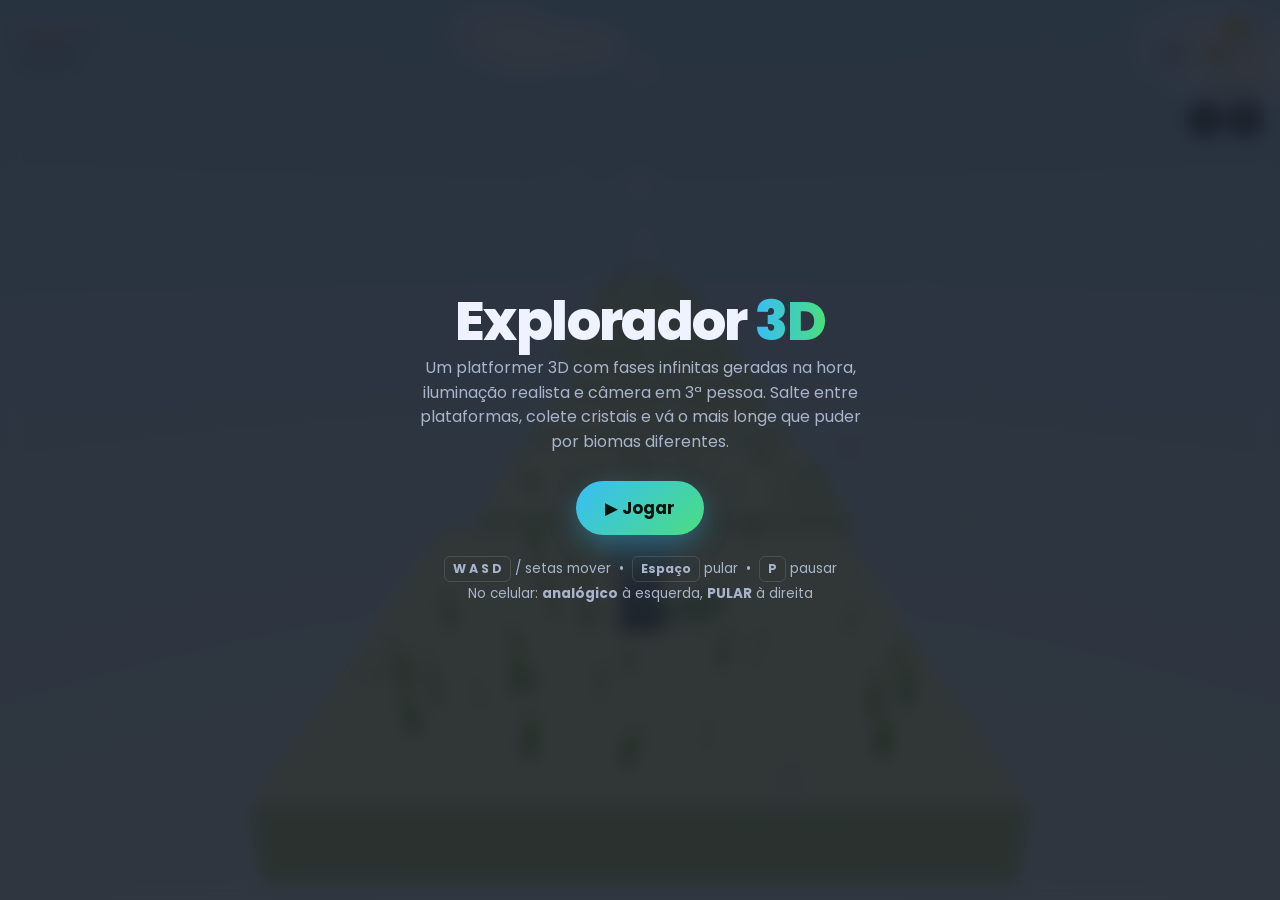
==== commit 75282a54: "Adiciona gameplay: inimigos, trampolins, combo/pontuação e "suco" visual Deixa o jogo bem menos "sem" ====
--- a/index.html
+++ b/index.html
@@ -70,6 +70,14 @@
     .loader{ position:absolute; inset:0; z-index:9; display:grid; place-items:center; background:#0c1018; color:var(--muted); font-weight:600; }
     .spin{ width:42px; height:42px; border-radius:50%; border:3px solid rgba(255,255,255,.15); border-top-color:var(--accent2); animation:sp 1s linear infinite; margin:0 auto 14px; }
     @keyframes sp{ to{ transform:rotate(360deg); } }
+    .combo{ position:absolute; top:16%; left:50%; transform:translateX(-50%) scale(.8); z-index:5; pointer-events:none;
+      font-weight:800; font-size:clamp(1.1rem,4vw,1.8rem); letter-spacing:.02em; opacity:0; transition:opacity .15s, transform .15s;
+      color:#ffd54a; text-shadow:0 2px 12px rgba(0,0,0,.6); }
+    .combo.show{ opacity:1; transform:translateX(-50%) scale(1); }
+    .popups{ position:absolute; inset:0; z-index:5; pointer-events:none; overflow:hidden; }
+    .pop{ position:absolute; transform:translate(-50%,-50%); font-weight:800; font-size:1.05rem; text-shadow:0 2px 8px rgba(0,0,0,.7);
+      animation:popUp .85s ease-out forwards; white-space:nowrap; }
+    @keyframes popUp{ 0%{ opacity:0; transform:translate(-50%,-50%) scale(.6);} 15%{ opacity:1; transform:translate(-50%,-90%) scale(1.1);} 100%{ opacity:0; transform:translate(-50%,-200%) scale(1);} }
   </style>
 </head>
 <body>
@@ -80,8 +88,8 @@
         <span class="biome" id="biome">—</span>
       </div>
       <div class="col right">
-        <span class="chip">💎 <span id="coins">0</span></span>
-        <span class="chip" style="font-size:.85rem;color:var(--muted)">📏 <span id="dist">0</span> m</span>
+        <span class="chip">⭐ <span id="score">0</span></span>
+        <span class="chip" style="font-size:.9rem">💎 <span id="coins">0</span> &nbsp; 📏 <span id="dist">0</span>m</span>
         <span class="hearts" id="hearts">❤❤❤</span>
         <div style="display:flex;gap:6px">
           <button class="mutebtn" id="mute">🔊</button>
@@ -89,6 +97,8 @@
         </div>
       </div>
     </div>
+    <div class="combo" id="combo"></div>
+    <div class="popups" id="popups"></div>
 
     <div class="stick" id="stick"><div class="base" id="stickBase"></div><div class="knob" id="stickKnob"></div></div>
     <div class="jumpbtn" id="jumpBtn">PULAR</div>
@@ -335,6 +345,81 @@
     updateFlock(dt); updateBflies(dt,t); if(ambient) updateAmbient(dt,t); updateClouds(dt);
     for(const d of G.decor){ const s=d.userData?d.userData.sway:undefined; if(s>=0) d.rotation.z=Math.sin(t*1.4+s)*0.05; } }
 
+  /* ===================== GAMEPLAY ===================== */
+  let enemies=[], pads=[], parts=[], partPool=[];
+  let gScore=0, gCombo=0, gComboT=0, gShake=0;
+
+  // partículas 3D (poeira ao aterrissar, explosões ao coletar/pisar)
+  const partGeo = new THREE.BoxGeometry(0.18,0.18,0.18);
+  function burst(x,y,z,colorHex,n,spd){ spd=spd||4;
+    for(let i=0;i<n;i++){ let m=partPool.pop(); if(!m){ m=new THREE.Mesh(partGeo,new THREE.MeshBasicMaterial()); }
+      m.material.color.setHex(colorHex); m.visible=true; m.scale.setScalar(1); if(!m.parent)scene.add(m);
+      m.position.set(x,y,z); const a=Math.random()*6.28;
+      m.userData={vx:Math.cos(a)*spd*(0.4+Math.random()), vy:2+Math.random()*spd, vz:Math.sin(a)*spd*(0.4+Math.random()), life:0.45+Math.random()*0.4};
+      parts.push(m); } }
+  function updateParts(dt){ for(const m of parts){ const u=m.userData; u.vy-=20*dt; m.position.x+=u.vx*dt; m.position.y+=u.vy*dt; m.position.z+=u.vz*dt; u.life-=dt; m.scale.setScalar(Math.max(0.01,u.life*2.2)); }
+    parts=parts.filter(m=>{ if(m.userData.life<=0){ m.visible=false; partPool.push(m); return false; } return true; }); }
+
+  // inimigos que patrulham a plataforma (pise na cabeça para derrotar)
+  const ENEMY_COL={'Deserto':0xc0642f,'Montanhas Nevadas':0x5b8fb0,'Terras Vulcânicas':0xff5530,'Floresta Noturna':0x6b3fa0};
+  function makeEnemy(color){ const g=new THREE.Group();
+    const body=new THREE.Mesh(new THREE.SphereGeometry(0.5,14,12), mat(color,.5)); body.scale.set(1,0.82,1); body.position.y=0.5; body.castShadow=true; g.add(body);
+    const eG=new THREE.SphereGeometry(0.14,8,8), ew=new THREE.MeshBasicMaterial({color:0xffffff});
+    const eL=new THREE.Mesh(eG,ew), eR=new THREE.Mesh(eG,ew); eL.position.set(-0.2,0.66,0.4); eR.position.set(0.2,0.66,0.4); g.add(eL,eR);
+    const pG=new THREE.SphereGeometry(0.07,8,8), pm=new THREE.MeshBasicMaterial({color:0x111111});
+    const pL=new THREE.Mesh(pG,pm), pR=new THREE.Mesh(pG,pm); pL.position.set(-0.2,0.66,0.52); pR.position.set(0.2,0.66,0.52); g.add(pL,pR);
+    return g; }
+  function addEnemy(p){ const g=makeEnemy(ENEMY_COL[G.biome.name]||0x9b5de5);
+    const e={mesh:g, plat:p, x:p.x, z:p.z, top:p.top, dir:Math.random()<0.5?-1:1,
+      min:p.x-(p.w/2-0.9), max:p.x+(p.w/2-0.9), spd:1.4+Math.random()*1.6, alive:true, t:Math.random()*6};
+    g.position.set(e.x,e.top,e.z); scene.add(g); enemies.push(e); p.enemy=e; }
+  function updateEnemies(dt){ const p=G.player;
+    for(const e of enemies){ if(!e.alive)continue; e.t+=dt;
+      e.x+=e.dir*e.spd*dt; if(e.x<e.min){e.x=e.min;e.dir=1;} else if(e.x>e.max){e.x=e.max;e.dir=-1;}
+      e.mesh.position.set(e.x, e.top+Math.abs(Math.sin(e.t*6))*0.09, e.z);
+      e.mesh.rotation.y = e.dir>0? Math.PI*0.5 : -Math.PI*0.5;
+      const dxp=p.x-e.x, dzp=p.z-e.z; if(dxp*dxp+dzp*dzp < 0.95 && Math.abs(p.y-e.top)<1.5){
+        if(G.vel.y<0 && p.y > e.top+0.45){ e.alive=false; e.mesh.visible=false; G.vel.y=JUMP_V*0.78; G.onGround=false; G.jumps=0;
+          addScore(50,'PISOU!',e.x,e.top+1.2,e.z,0xffd54a); burst(e.x,e.top+0.6,e.z,0xff6b9d,16,5); gShake=Math.max(gShake,0.4); Sfx.jump(); }
+        else if(G.invuln<=0){ damage(e.x); }
+      } }
+  }
+
+  // trampolins que lançam o jogador para cristais bônus
+  function addPad(p){
+    const m=new THREE.Mesh(new THREE.CylinderGeometry(0.95,1.05,0.3,18),
+      new THREE.MeshStandardMaterial({color:0x22d3ee, emissive:0x0e7490, emissiveIntensity:0.7, roughness:0.3, metalness:0.2}));
+    m.position.set(p.x, p.top+0.15, p.z); scene.add(m);
+    const pad={x:p.x,z:p.z,top:p.top,mesh:m,plat:p,t:0}; pads.push(pad); p.pad=pad;
+    for(let i=0;i<4;i++) addCoin(p.x, p.top+2.6+i*1.5, p.z);
+  }
+  function bouncePlayer(pad){ G.vel.y=18; G.onGround=false; G.jumps=1; G.squash=1.5; pad.t=0.001;
+    burst(pad.x,pad.top+0.4,pad.z,0x67e8f9,12,4); Sfx.jump(); }
+  function updatePads(dt){ const p=G.player;
+    for(const pad of pads){
+      if(pad.t>0){ pad.t+=dt; pad.mesh.scale.y=1+Math.sin(pad.t*22)*0.35*Math.max(0,1-pad.t*3); if(pad.t>0.5){pad.t=0; pad.mesh.scale.y=1;} }
+      // lança quando o jogador pousa/está em cima do trampolim
+      if(pad.t<=0 && G.onGround && Math.abs(p.y-pad.top)<0.5 && Math.hypot(p.x-pad.x,p.z-pad.z)<1.5){ bouncePlayer(pad); }
+    } }
+
+  // dano por contato
+  function damage(srcX){ if(G.invuln>0)return; G.hearts--; G.invuln=1.4; gCombo=0; Sfx.hurt(); gShake=Math.max(gShake,0.6); updateHUD();
+    const dir=Math.sign(G.player.x-srcX)||1; G.vel.x=dir*7; G.vel.y=6; G.onGround=false;
+    burst(G.player.x,G.player.y+1,G.player.z,0xff5c6c,14,5);
+    if(G.hearts<=0) gameOver(); }
+
+  // pontuação + combo + números que sobem na tela
+  function addScore(base,label,x,y,z,color){ gCombo++; gComboT=2.4; const gained=base*Math.max(1,gCombo); gScore+=gained;
+    if(x!==undefined) popup((label?label+' ':'')+'+'+gained, x,y,z, color||0x67e8f9); updateHUD(); }
+  function popup(text,x,y,z,colorHex){ const el=document.getElementById('popups'); if(!el||!camera)return;
+    const v=new THREE.Vector3(x,y,z).project(camera); if(v.z>1)return;
+    const d=document.createElement('div'); d.className='pop'; d.textContent=text;
+    d.style.left=((v.x*0.5+0.5)*innerWidth)+'px'; d.style.top=((-v.y*0.5+0.5)*innerHeight)+'px';
+    d.style.color='#'+(colorHex>>>0).toString(16).padStart(6,'0'); el.appendChild(d); setTimeout(()=>d.remove(),850); }
+  function updateCombo(dt){ if(gComboT>0){ gComboT-=dt; if(gComboT<=0 && gCombo>0){ gCombo=0; updateHUD(); } } }
+  function clearGameplay(){ for(const e of enemies) scene.remove(e.mesh); for(const pd of pads) scene.remove(pd.mesh);
+    for(const m of parts){ m.visible=false; partPool.push(m); } enemies=[]; pads=[]; parts=[]; gCombo=0; gComboT=0; gShake=0; }
+
   function makePlatform(x,y,z,w,d){
     let m = G.pool.pop();
     if(!m){ m = new THREE.Mesh(boxGeo, mat(0x6fae52)); m.receiveShadow=true; m.castShadow=true; }
@@ -390,6 +475,9 @@
     const dn = (r()*2)|0;
     for(let i=0;i<dn;i++){ const dx=nx+(r()*2-1)*(width*0.4); const dz=z+(r()*2-1)*(depth*0.35);
       addDecor(dx, ny, dz, r()<0.7 ? G.biome.decor : 'rock'); }
+    // trampolins (bônus) e inimigos — nunca na mesma plataforma; longe do início
+    if(z < -24 && width > 7.5 && r() < 0.14) addPad(p);
+    if(!p.pad && z < -18 && r() < 0.22 + diff*0.40) addEnemy(p);
   }
   function ensureAhead(){ while(G.genZ > G.player.z - 90) genNext(); }
   function recycleBehind(){
@@ -397,6 +485,8 @@
     G.platforms = G.platforms.filter(p=>{ if(p.z>backZ){ p.mesh.visible=false; G.pool.push(p.mesh); if(p.grass){ scene.remove(p.grass); p.grass=null; } return false; } return true; });
     G.coins = G.coins.filter(c=>{ if(c.z>backZ){ scene.remove(c.mesh); return false; } return true; });
     G.decor = G.decor.filter(d=>{ if(d.position.z>backZ){ scene.remove(d); return false; } return true; });
+    enemies = enemies.filter(e=>{ if(e.z>backZ){ scene.remove(e.mesh); return false; } return true; });
+    pads = pads.filter(pd=>{ if(pd.z>backZ){ scene.remove(pd.mesh); return false; } return true; });
   }
 
   /* ---------- aplicar bioma ---------- */
@@ -416,6 +506,7 @@
     for(const c of G.coins) scene.remove(c.mesh);
     for(const d of G.decor) scene.remove(d);
     G.platforms=[]; G.coins=[]; G.decor=[];
+    clearGameplay();
   }
   function startPhase(n, resetRun){
     G.phase=n; applyBiome(biomeForPhase(n));
@@ -426,7 +517,8 @@
     const start=makePlatform(0,0,0,10,10); G.lastPlat=start;
     G.cursor={x:0,y:0,z:-1};
     G.player.set(0, 0, 0); G.vel.set(0,0,0); G.onGround=true; G.jumps=0; G.safe.set(0,0,0);
-    if(resetRun){ G.hearts=3; G.coinsN=0; }
+    G.invuln=0;
+    if(resetRun){ G.hearts=3; G.coinsN=0; gScore=0; }
     G.dist=0;
     for(let i=0;i<14;i++) genNext();
     updateHUD();
@@ -472,7 +564,7 @@
     const support = groundUnder(p.x, p.z, p.y);
     if(G.vel.y<=0 && support && p.y <= support.top+0.001 && p.y >= support.top-0.6){
       p.y = support.top; G.vel.y=0;
-      if(!G.onGround){ Sfx.land(); G.squash=0.7; }
+      if(!G.onGround){ Sfx.land(); G.squash=0.7; burst(p.x,support.top,p.z,0xffffff,7,2.4); }
       G.onGround=true; G.jumps=0; G.safe.set(support.x, support.top, support.z);
     } else if(support && G.vel.y<=0 && p.y < support.top && p.y > support.top-1.0){
       // pequeno degrau para cima
@@ -492,9 +584,15 @@
     // cristais
     for(const c of G.coins){ if(c.got) continue;
       const ddx=c.x-p.x, ddy=c.y-(p.y+1.2), ddz=c.z-p.z;
-      if(ddx*ddx+ddy*ddy+ddz*ddz < 1.3){ c.got=true; c.mesh.visible=false; G.coinsN++; Sfx.coin(); updateHUD();
-        if(G.coinsN%25===0){ G.hearts=Math.min(5,G.hearts+1); updateHUD(); } }
+      if(ddx*ddx+ddy*ddy+ddz*ddz < 1.6){ c.got=true; c.mesh.visible=false; G.coinsN++; Sfx.coin();
+        addScore(10,'',c.x,c.y,c.z,0x67e8f9); burst(c.x,c.y,c.z,0x67e8f9,8,3);
+        if(G.coinsN%25===0){ G.hearts=Math.min(5,G.hearts+1); } updateHUD(); }
     }
+
+    // sistemas de gameplay
+    if(G.invuln>0) G.invuln-=dt;
+    updateEnemies(dt); updatePads(dt); updateParts(dt); updateCombo(dt);
+    if(gShake>0) gShake=Math.max(0, gShake-dt*2.2);
 
     ensureAhead(); recycleBehind();
 
@@ -528,7 +626,7 @@
     document.getElementById('ovPhase').textContent=G.phase;
     document.getElementById('ovDist').textContent=Math.floor(G.dist);
     document.getElementById('ovCoins').textContent=G.coinsN;
-    document.getElementById('ovBest').textContent = Math.floor(G.dist)>=best ? '🏆 Novo recorde de distância!' : `Recorde: ${best} m`;
+    document.getElementById('ovBest').innerHTML = `Pontuação: <b>${gScore}</b> ⭐<br>` + (Math.floor(G.dist)>=best ? '🏆 Novo recorde de distância!' : `Recorde: ${best} m`);
     showScreen('scrOver');
   }
 
@@ -538,6 +636,7 @@
     const p=G.player;
     camGoal.set(p.x*0.55, p.y+7.0, p.z+13.5);
     camera.position.lerp(camGoal, 1-Math.pow(0.001,dt));
+    if(gShake>0){ camera.position.x+=(Math.random()-0.5)*gShake; camera.position.y+=(Math.random()-0.5)*gShake; }
     lookGoal.set(p.x*0.4, p.y+1.0, p.z-9);
     camera.lookAt(lookGoal);
     sun.position.set(p.x-18, p.y+30, p.z+8); sun.target.position.set(p.x, p.y, p.z-4);
@@ -550,6 +649,7 @@
     m.position.set(p.x, p.y, p.z);
     m.rotation.y = G.facing;
     m.scale.set(1/Math.sqrt(G.squash), G.squash, 1/Math.sqrt(G.squash));
+    m.visible = !(G.invuln>0 && Math.floor(G.invuln*14)%2===0);
     for(const c of G.coins){ if(!c.got){ c.mesh.rotation.y+=0.03; c.mesh.position.y=c.y+Math.sin(performance.now()*0.003+c.x)*0.12; } }
   }
 
@@ -570,6 +670,8 @@
     document.getElementById('biome').textContent=G.biome.name;
     document.getElementById('coins').textContent=G.coinsN;
     document.getElementById('dist').textContent=Math.floor(G.dist);
+    const sc=document.getElementById('score'); if(sc) sc.textContent=gScore;
+    const cb=document.getElementById('combo'); if(cb){ if(gCombo>=2){ cb.textContent='COMBO x'+gCombo; cb.classList.add('show'); } else cb.classList.remove('show'); }
     let h=''; for(let i=0;i<Math.max(3,G.hearts);i++) h+= i<G.hearts?'❤':'🖤'; document.getElementById('hearts').textContent=h;
   }
   function banner(txt){ const b=document.getElementById('banner'); b.innerHTML=txt.replace(/Fase (\d+)/,'<span class="g">Fase $1</span>'); b.classList.add('show'); G.banT=1.8; }
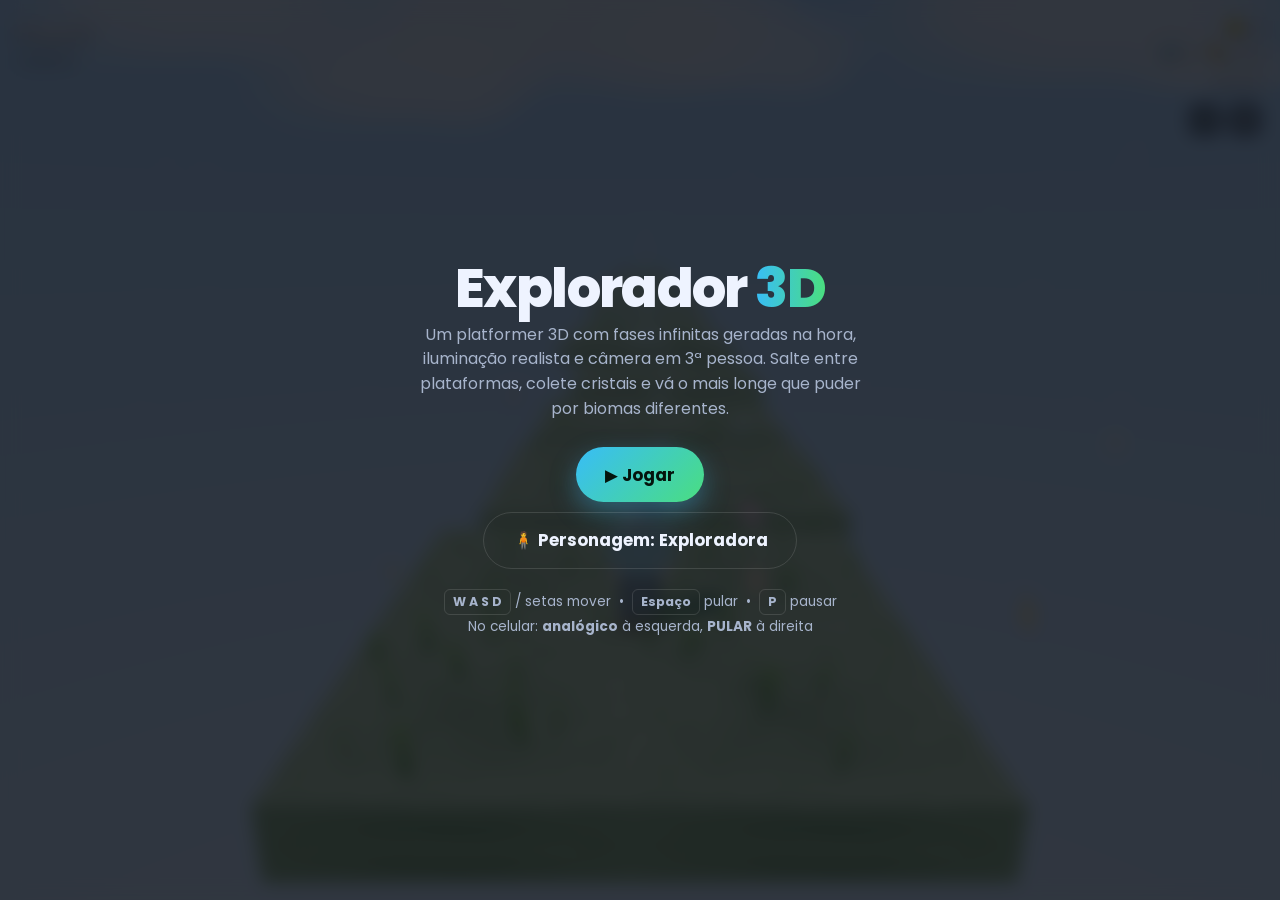
==== commit 8f1dda5f: "Adiciona seleção de personagem (6 heróis) e textura de terreno Personagens: - 6 personagens jogáveis" ====
--- a/index.html
+++ b/index.html
@@ -78,6 +78,14 @@
     .pop{ position:absolute; transform:translate(-50%,-50%); font-weight:800; font-size:1.05rem; text-shadow:0 2px 8px rgba(0,0,0,.7);
       animation:popUp .85s ease-out forwards; white-space:nowrap; }
     @keyframes popUp{ 0%{ opacity:0; transform:translate(-50%,-50%) scale(.6);} 15%{ opacity:1; transform:translate(-50%,-90%) scale(1.1);} 100%{ opacity:0; transform:translate(-50%,-200%) scale(1);} }
+    .char-stage{ width:min(360px,80vw); height:min(320px,44vh); margin:0 auto .6rem; border-radius:18px; overflow:hidden;
+      background:radial-gradient(ellipse at 50% 30%, rgba(56,189,248,.18), rgba(12,16,24,.0) 70%); border:1px solid var(--border); }
+    .char-stage canvas{ width:100%; height:100%; display:block; }
+    .char-nav{ display:flex; align-items:center; justify-content:center; gap:1rem; margin-bottom:.4rem; }
+    .char-name{ font-weight:800; font-size:1.25rem; min-width:9ch; }
+    .char-dots{ display:flex; justify-content:center; gap:.45rem; margin-bottom:1rem; }
+    .char-dots span{ width:9px; height:9px; border-radius:50%; background:rgba(255,255,255,.2); transition:background .2s, transform .2s; }
+    .char-dots span.on{ background:var(--accent2); transform:scale(1.25); }
   </style>
 </head>
 <body>
@@ -113,11 +121,27 @@
         <p>Um platformer 3D com fases infinitas geradas na hora, iluminação realista e câmera em 3ª pessoa. Salte entre plataformas, colete cristais e vá o mais longe que puder por biomas diferentes.</p>
         <button class="btn" id="playBtn">▶ Jogar</button>
         <button class="btn ghost" id="contBtn" style="display:none">Continuar (Fase <span id="contN">1</span>)</button>
+        <button class="btn ghost" id="charBtn">🧍 Personagem: <span id="charTitleName">Exploradora</span></button>
         <div class="help">
           <span class="kc">W A S D</span> / setas mover &nbsp;•&nbsp; <span class="kc">Espaço</span> pular &nbsp;•&nbsp; <span class="kc">P</span> pausar<br>
           No celular: <b>analógico</b> à esquerda, <b>PULAR</b> à direita
         </div>
         <button class="btn ghost" id="installBtn" style="display:none;margin-top:.6rem">📲 Instalar no celular</button>
+      </div>
+    </div>
+
+    <!-- Seleção de personagem -->
+    <div class="screen" id="scrChar">
+      <div class="box">
+        <h2>Escolha seu <span class="g">herói</span></h2>
+        <div class="char-stage"><canvas id="charCanvas" width="360" height="320"></canvas></div>
+        <div class="char-nav">
+          <button class="btn ghost" id="charPrev">◀</button>
+          <span class="char-name" id="charName">Exploradora</span>
+          <button class="btn ghost" id="charNext">▶</button>
+        </div>
+        <div class="char-dots" id="charDots"></div>
+        <button class="btn" id="charOk">✓ Escolher</button>
       </div>
     </div>
 
@@ -193,7 +217,8 @@
     platforms:[], coins:[], decor:[], pool:[],
     cursor:{x:0,y:0,z:0}, genZ:0, lastPlat:null, safe:new THREE.Vector3(0,0,0),
     hearts:3, coinsN:0, dist:0, maxDist:0, rng:null,
-    banT:0,
+    banT:0, invuln:0,
+    charIndex: +(localStorage.getItem('exp3d.char')||0) % 6,
   };
   const BEST='exp3d.best', PROG='exp3d.prog';
   const input = { f:0, b:0, l:0, r:0, jumpEdge:false, jumpHeld:false };
@@ -237,7 +262,7 @@
     sun.shadow.camera.near=1; sun.shadow.camera.far=120; sun.shadow.bias=-0.0004;
     scene.add(sun); scene.add(sun.target);
 
-    buildPlayer();
+    buildPlayer(CHARACTERS[G.charIndex||0]);
     addEventListener('resize', onResize); onResize();
   }
   function onResize(){ if(!renderer)return; camera.aspect=innerWidth/innerHeight; camera.updateProjectionMatrix(); renderer.setSize(innerWidth,innerHeight); }
@@ -245,23 +270,113 @@
   /* ---------- materiais utilitários ---------- */
   const mat = (c,rough=0.9,metal=0.0,flat=true)=> new THREE.MeshStandardMaterial({ color:c, roughness:rough, metalness:metal, flatShading:flat });
 
-  /* ---------- personagem ---------- */
-  function buildPlayer(){
+  // textura de ruído (grão de terreno) compartilhada — dá realismo às plataformas
+  function makeNoiseTexture(){
+    const s=128, c=document.createElement('canvas'); c.width=c.height=s; const x=c.getContext('2d');
+    x.fillStyle='#8a8a8a'; x.fillRect(0,0,s,s);
+    for(let i=0;i<2600;i++){ const v=110+Math.random()*60; x.fillStyle=`rgb(${v},${v},${v})`;
+      x.fillRect(Math.random()*s, Math.random()*s, 1+Math.random()*2, 1+Math.random()*2); }
+    // manchas suaves
+    for(let i=0;i<40;i++){ const g=x.createRadialGradient(Math.random()*s,Math.random()*s,1,Math.random()*s,Math.random()*s,8+Math.random()*18);
+      const v=100+Math.random()*70; g.addColorStop(0,`rgba(${v},${v},${v},0.35)`); g.addColorStop(1,'rgba(0,0,0,0)'); x.fillStyle=g; x.fillRect(0,0,s,s); }
+    const t=new THREE.CanvasTexture(c); t.wrapS=t.wrapT=THREE.RepeatWrapping; t.repeat.set(2,2); return t;
+  }
+  let noiseTex=null;
+  function platMaterial(color){ noiseTex=noiseTex||makeNoiseTexture();
+    return new THREE.MeshStandardMaterial({ color, roughness:.95, metalness:0, map:noiseTex }); }
+
+  /* ---------- personagens selecionáveis ---------- */
+  const CHARACTERS = [
+    { name:"Exploradora", skin:0xe8b48c, hair:0x3a2a1e, shirt:0x38bdf8, pants:0x27324a, shoe:0x2a1f16, acc:'cap' },
+    { name:"Ninja",       skin:0x2a2a30, hair:0x111111, shirt:0x1a1a22, pants:0x111118, shoe:0x0a0a0a, acc:'ninja', sash:0xff3b3b },
+    { name:"Robô",        skin:0xc2ccd6, hair:0x8fa0b5, shirt:0x4a6fa5, pants:0x394a5a, shoe:0x2a3542, acc:'robot', glow:0x67e8f9 },
+    { name:"Astronauta",  skin:0xe8b48c, hair:0x3a2a1e, shirt:0xeef3f8, pants:0xdbe3ec, shoe:0xb4bec8, acc:'astro' },
+    { name:"Mago",        skin:0xe8b48c, hair:0xe8e8e8, shirt:0x6b3fa0, pants:0x3a2560, shoe:0x2a1c40, acc:'wizard', hat:0x8b5cf6 },
+    { name:"Cavaleiro",   skin:0xe8b48c, hair:0x5a4a3a, shirt:0x9aa4b0, pants:0x6a7480, shoe:0x4a5460, acc:'knight', plume:0xff5c5c },
+  ];
+
+  function makeCharacterMesh(cfg){
     const g = new THREE.Group();
-    const skin=mat(0xe8b48c,.8), shirt=mat(0x38bdf8,.7), pants=mat(0x27324a,.8), shoe=mat(0x1a1f2b,.6), hair=mat(0x3a2a1e,.9);
+    const skin=mat(cfg.skin,.8, cfg.acc==='robot'?0.4:0), shirt=mat(cfg.shirt,.7, cfg.acc==='knight'?0.5:0), pants=mat(cfg.pants,.8), shoe=mat(cfg.shoe,.6), hair=mat(cfg.hair,.9);
     const torso=new THREE.Mesh(new THREE.BoxGeometry(0.72,0.9,0.42), shirt); torso.position.y=1.5; torso.castShadow=true; g.add(torso);
-    const head=new THREE.Mesh(new THREE.SphereGeometry(0.34,16,12), skin); head.position.y=2.2; head.castShadow=true; g.add(head);
-    const hairM=new THREE.Mesh(new THREE.SphereGeometry(0.36,16,12,0,6.28,0,1.7), hair); hairM.position.y=2.24; g.add(hairM);
+    const head=new THREE.Mesh((cfg.acc==='robot'?new THREE.BoxGeometry(0.6,0.58,0.56):new THREE.SphereGeometry(0.34,16,12)), skin); head.position.y=2.2; head.castShadow=true; g.add(head);
+    // acessórios por personagem
+    const A=cfg.acc;
+    if(A==='cap'){ const h=new THREE.Mesh(new THREE.SphereGeometry(0.36,16,12,0,6.28,0,1.7), hair); h.position.y=2.24; g.add(h);
+      const brim=new THREE.Mesh(new THREE.CylinderGeometry(0.34,0.34,0.06,16), shirt); brim.position.set(0,2.3,0.16); g.add(brim); }
+    else if(A==='ninja'){ const band=new THREE.Mesh(new THREE.BoxGeometry(0.72,0.16,0.72), mat(cfg.sash,.6)); band.position.y=2.3; g.add(band);
+      const eyes=new THREE.Mesh(new THREE.BoxGeometry(0.5,0.09,0.02), new THREE.MeshBasicMaterial({color:0xffffff})); eyes.position.set(0,2.2,0.34); g.add(eyes);
+      const tail=new THREE.Mesh(new THREE.BoxGeometry(0.09,0.44,0.09), mat(cfg.sash,.6)); tail.position.set(-0.36,2.16,-0.18); tail.rotation.z=0.7; g.add(tail); }
+    else if(A==='robot'){ const eye=new THREE.Mesh(new THREE.BoxGeometry(0.42,0.1,0.02), new THREE.MeshBasicMaterial({color:cfg.glow})); eye.position.set(0,2.24,0.3); g.add(eye);
+      const ant=new THREE.Mesh(new THREE.CylinderGeometry(0.03,0.03,0.28,6), mat(0x888888,.4,.6)); ant.position.set(0,2.62,0); g.add(ant);
+      const bulb=new THREE.Mesh(new THREE.SphereGeometry(0.08,10,10), new THREE.MeshBasicMaterial({color:cfg.glow})); bulb.position.set(0,2.8,0); g.add(bulb); }
+    else if(A==='astro'){ const helm=new THREE.Mesh(new THREE.SphereGeometry(0.42,18,14), new THREE.MeshStandardMaterial({color:0xbfe6ff,transparent:true,opacity:0.35,roughness:0.08,metalness:0.1})); helm.position.y=2.2; g.add(helm);
+      const ring=new THREE.Mesh(new THREE.TorusGeometry(0.34,0.05,8,20), mat(0xd8dee6,.5)); ring.position.y=2.2; ring.rotation.x=Math.PI/2; g.add(ring);
+      const pack=new THREE.Mesh(new THREE.BoxGeometry(0.5,0.62,0.24), mat(0xcdd6df,.6)); pack.position.set(0,1.5,-0.34); pack.castShadow=true; g.add(pack); }
+    else if(A==='wizard'){ const hat=new THREE.Mesh(new THREE.ConeGeometry(0.4,0.95,18), mat(cfg.hat,.6)); hat.position.y=2.78; g.add(hat);
+      const brim=new THREE.Mesh(new THREE.CylinderGeometry(0.52,0.52,0.05,18), mat(cfg.hat,.6)); brim.position.y=2.42; g.add(brim);
+      const beard=new THREE.Mesh(new THREE.BoxGeometry(0.3,0.32,0.12), mat(0xe8e8e8)); beard.position.set(0,1.94,0.28); g.add(beard); }
+    else if(A==='knight'){ const helm=new THREE.Mesh(new THREE.SphereGeometry(0.37,16,12), mat(0xb8c0c8,.4,.6)); helm.position.y=2.22; g.add(helm);
+      const visor=new THREE.Mesh(new THREE.BoxGeometry(0.5,0.12,0.06), mat(0x2a2a2a,.4)); visor.position.set(0,2.2,0.32); g.add(visor);
+      const plume=new THREE.Mesh(new THREE.ConeGeometry(0.1,0.42,10), mat(cfg.plume)); plume.position.set(0,2.66,-0.1); g.add(plume); }
+    else { const h=new THREE.Mesh(new THREE.SphereGeometry(0.36,16,12,0,6.28,0,1.7), hair); h.position.y=2.24; g.add(h); }
+    // membros (mesma estrutura para animar)
     function limb(w,h,d,m,px,py){ const pivot=new THREE.Group(); pivot.position.set(px,py,0);
       const mesh=new THREE.Mesh(new THREE.BoxGeometry(w,h,d), m); mesh.position.y=-h/2; mesh.castShadow=true; pivot.add(mesh); g.add(pivot); return pivot; }
-    G.armL=limb(0.24,0.82,0.24,shirt,-0.5,1.9); G.armR=limb(0.24,0.82,0.24,shirt,0.5,1.9);
-    // mãos (pele) na ponta dos braços
-    [G.armL,G.armR].forEach(a=>{ const hnd=new THREE.Mesh(new THREE.BoxGeometry(0.26,0.26,0.26),skin); hnd.position.y=-0.82; hnd.castShadow=true; a.add(hnd); });
-    G.legL=limb(0.3,0.95,0.32,pants,-0.2,1.05); G.legR=limb(0.3,0.95,0.32,pants,0.2,1.05);
-    [G.legL,G.legR].forEach(l=>{ const ft=new THREE.Mesh(new THREE.BoxGeometry(0.34,0.2,0.5),shoe); ft.position.set(0,-1.0,0.08); ft.castShadow=true; l.add(ft); });
-    g.position.set(0,0,0);
-    scene.add(g); G.playerMesh=g;
-    G.player = new THREE.Vector3(0,0,0);   // pés (base) do personagem
+    const armL=limb(0.24,0.82,0.24,shirt,-0.5,1.9), armR=limb(0.24,0.82,0.24,shirt,0.5,1.9);
+    [armL,armR].forEach(a=>{ const hnd=new THREE.Mesh(new THREE.BoxGeometry(0.26,0.26,0.26),skin); hnd.position.y=-0.82; hnd.castShadow=true; a.add(hnd); });
+    const legL=limb(0.3,0.95,0.32,pants,-0.2,1.05), legR=limb(0.3,0.95,0.32,pants,0.2,1.05);
+    [legL,legR].forEach(l=>{ const ft=new THREE.Mesh(new THREE.BoxGeometry(0.34,0.2,0.5),shoe); ft.position.set(0,-1.0,0.08); ft.castShadow=true; l.add(ft); });
+    return { g, armL, armR, legL, legR };
+  }
+
+  function buildPlayer(cfg){
+    if(G.playerMesh){ scene.remove(G.playerMesh); }
+    const c = makeCharacterMesh(cfg);
+    G.armL=c.armL; G.armR=c.armR; G.legL=c.legL; G.legR=c.legR;
+    c.g.position.set(0,0,0);
+    scene.add(c.g); G.playerMesh=c.g;
+    if(!G.player) G.player = new THREE.Vector3(0,0,0);   // pés (base) do personagem
+  }
+  function setCharacter(i){ G.charIndex=((i%CHARACTERS.length)+CHARACTERS.length)%CHARACTERS.length;
+    localStorage.setItem('exp3d.char', G.charIndex);
+    const cur=G.player?G.player.clone():null, curFace=G.facing;
+    buildPlayer(CHARACTERS[G.charIndex]);
+    if(cur){ G.playerMesh.position.copy(cur); G.playerMesh.rotation.y=curFace; }
+    const nm=document.getElementById('charName'); if(nm) nm.textContent=CHARACTERS[G.charIndex].name;
+    const tl=document.getElementById('charTitleName'); if(tl) tl.textContent=CHARACTERS[G.charIndex].name;
+    const dots=document.getElementById('charDots');
+    if(dots) [...dots.children].forEach((d,k)=>d.classList.toggle('on', k===G.charIndex)); }
+
+  /* ---------- prévia 3D da seleção de personagem ---------- */
+  let cvR=null, cvScene=null, cvCam=null, cvMesh=null, cvLimbs=null, cvT=0;
+  function openCharSelect(){
+    showScreen('scrChar');
+    const cvs=document.getElementById('charCanvas');
+    if(!cvR){
+      cvR=new THREE.WebGLRenderer({canvas:cvs, antialias:true, alpha:true});
+      cvR.setPixelRatio(Math.min(devicePixelRatio||1,2)); cvR.setSize(cvs.clientWidth||360, cvs.clientHeight||320, false);
+      cvR.outputEncoding=THREE.sRGBEncoding;
+      cvScene=new THREE.Scene();
+      cvCam=new THREE.PerspectiveCamera(40, (cvs.clientWidth||360)/(cvs.clientHeight||320), 0.1, 50);
+      cvCam.position.set(0,2.1,5.6); cvCam.lookAt(0,1.35,0);
+      cvScene.add(new THREE.HemisphereLight(0xbcd8ff, 0x556655, 1.0));
+      const dl=new THREE.DirectionalLight(0xffffff, 1.2); dl.position.set(3,6,4); cvScene.add(dl);
+      const disc=new THREE.Mesh(new THREE.CylinderGeometry(1.5,1.6,0.14,32), mat(0x2a3550,.8)); disc.position.y=-0.07; cvScene.add(disc);
+    }
+    swapPreview();
+  }
+  function swapPreview(){
+    if(cvMesh) cvScene.remove(cvMesh);
+    const c=makeCharacterMesh(CHARACTERS[G.charIndex]);
+    cvMesh=c.g; cvLimbs=c; cvScene.add(cvMesh);
+  }
+  function renderPreview(dt){
+    if(!cvR || !document.getElementById('scrChar').classList.contains('show')) return;
+    cvT+=dt; cvMesh.rotation.y=cvT*0.9;
+    const sw=Math.sin(cvT*5)*0.45;
+    cvLimbs.armL.rotation.x=-sw; cvLimbs.armR.rotation.x=sw; cvLimbs.legL.rotation.x=sw*0.7; cvLimbs.legR.rotation.x=-sw*0.7;
+    cvR.render(cvScene,cvCam);
   }
 
   /* ---------- geometria compartilhada ---------- */
@@ -491,7 +606,7 @@
 
   /* ---------- aplicar bioma ---------- */
   function applyBiome(b){
-    G.biome=b; b._platMat = b._platMat || mat(b.plat,.95);
+    G.biome=b; b._platMat = b._platMat || platMaterial(b.plat);
     if(b.grass && !b._grassMat) b._grassMat = grassMaterial(b.gBase, b.gTip);
     sky.material.uniforms.top.value.setHex(b.top); sky.material.uniforms.bot.value.setHex(b.bot);
     scene.fog.color.setHex(b.fog); scene.fog.density = b.name.includes('Vulc')||b.name.includes('Noturna') ? 0.02 : 0.011;
@@ -660,7 +775,7 @@
     if(G.mode==='play'){ acc+=dt; let s=0; while(acc>=STEP && s<5){ update(STEP); acc-=STEP; s++; } }
     else acc=0;
     if(renderer){ if(G.banT>0){ G.banT-=dt; if(G.banT<=0) document.getElementById('banner').classList.remove('show'); }
-      updateLife(dt||0.016); syncMeshes(); updateCamera(dt||0.016); renderer.render(scene,camera); }
+      updateLife(dt||0.016); syncMeshes(); updateCamera(dt||0.016); renderer.render(scene,camera); renderPreview(dt||0.016); }
     requestAnimationFrame(frame);
   }
 
@@ -675,7 +790,7 @@
     let h=''; for(let i=0;i<Math.max(3,G.hearts);i++) h+= i<G.hearts?'❤':'🖤'; document.getElementById('hearts').textContent=h;
   }
   function banner(txt){ const b=document.getElementById('banner'); b.innerHTML=txt.replace(/Fase (\d+)/,'<span class="g">Fase $1</span>'); b.classList.add('show'); G.banT=1.8; }
-  const SCR=['scrTitle','scrPause','scrOver'];
+  const SCR=['scrTitle','scrPause','scrOver','scrChar'];
   function showScreen(id){ SCR.forEach(s=>document.getElementById(s).classList.toggle('show', s===id)); }
   function hideScreens(){ SCR.forEach(s=>document.getElementById(s).classList.remove('show')); }
   function toMenu(){ G.mode='title'; showScreen('scrTitle'); refreshCont(); }
@@ -719,6 +834,10 @@
   document.getElementById('over2menu').addEventListener('click',toMenu);
   document.getElementById('pause').addEventListener('click',togglePause);
   document.getElementById('mute').addEventListener('click',()=>{ const m=Sfx.toggle(); document.getElementById('mute').textContent=m?'🔇':'🔊'; });
+  document.getElementById('charBtn').addEventListener('click',openCharSelect);
+  document.getElementById('charPrev').addEventListener('click',()=>{ setCharacter(G.charIndex-1); swapPreview(); });
+  document.getElementById('charNext').addEventListener('click',()=>{ setCharacter(G.charIndex+1); swapPreview(); });
+  document.getElementById('charOk').addEventListener('click',()=>{ showScreen('scrTitle'); });
 
   /* ================= PWA ================= */
   let deferred=null;
@@ -733,13 +852,17 @@
     applyBiome(BIOMES[0]);
     startPhase(1,true); G.mode='title';
     document.getElementById('loader').style.display='none';
+    // dots do seletor de personagem
+    const dots=document.getElementById('charDots');
+    CHARACTERS.forEach((_,k)=>{ const s=document.createElement('span'); if(k===G.charIndex)s.classList.add('on'); dots.appendChild(s); });
+    setCharacter(G.charIndex);
     showScreen('scrTitle'); refreshCont();
     requestAnimationFrame(frame);
   }
   boot();
 
   // hooks de teste
-  window.__g = { THREE, G, input, startGame, startPhase, genNext, difficulty, biomeForPhase, get ready(){ return !!renderer; } };
+  window.__g = { THREE, G, input, startGame, startPhase, genNext, difficulty, biomeForPhase, CHARACTERS, setCharacter, openCharSelect, get ready(){ return !!renderer; } };
   </script>
 </body>
 </html>
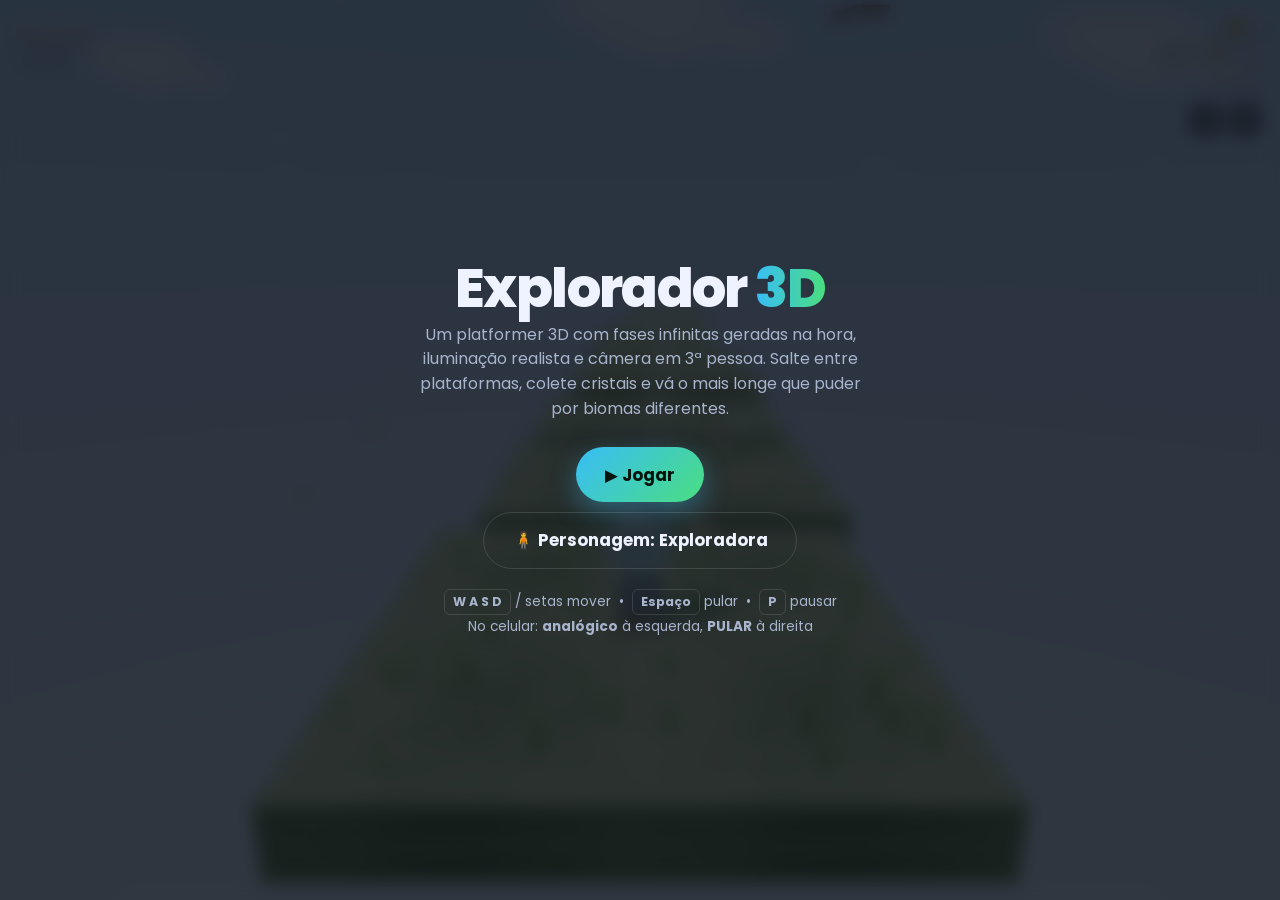
==== commit f2e8c0c6: "Grande upgrade de qualidade: 8 mundos, movers, voadores, impacto e música Mundos (identidade única p" ====
--- a/index.html
+++ b/index.html
@@ -201,7 +201,14 @@
       grass:0.0, amb:{mode:'ember',color:0xff8a3c,size:0.26,add:true}, birds:0, bfly:false, clouds:false },
     { name:"Floresta Noturna", top:0x0e1a33, bot:0x24406b, fog:0x14233f, sun:0x9fc0ff, si:0.7, plat:0x2f5d3a, rock:0x394a55, foli:0x244a2e, decor:'pine',
       grass:0.45, gBase:0x1c3a22, gTip:0x4a8a4f, amb:{mode:'firefly',color:0xbfff7a,size:0.3,add:true}, birds:0x101018, bfly:false, clouds:false },
+    { name:"Cavernas de Cristal", top:0x140e2c, bot:0x2c1e52, fog:0x1c1338, sun:0x9a7cff, si:0.65, plat:0x4a3f6b, rock:0x352a52, foli:0x67e8f9, decor:'stalag',
+      grass:0.0, amb:{mode:'firefly',color:0x67e8f9,size:0.32,add:true}, birds:0, bfly:false, clouds:false },
+    { name:"Cidade Antiga", top:0xd9b98a, bot:0xf5e6c8, fog:0xe8d0a8, sun:0xffedc0, si:1.2, plat:0xb5a284, rock:0x9a8a70, foli:0x6b8f5a, decor:'column',
+      grass:0.18, gBase:0x6b7a45, gTip:0xb5c078, amb:{mode:'dust',color:0xe8dcc0,size:0.28,add:false}, birds:0x3a3228, bfly:true, clouds:true },
+    { name:"Reino do Céu", top:0x9fd0ff, bot:0xffffff, fog:0xd8ecff, sun:0xfffbe8, si:1.25, plat:0xe8f2fa, rock:0xc8d8e8, foli:0x8fc27a, decor:'cloudpuff',
+      grass:0.0, amb:{mode:'pollen',color:0xffffff,size:0.3,add:false}, birds:0xffffff, bfly:true, clouds:true },
   ];
+  const MUSIC_ROOT = { "Campos":130.8, "Deserto":146.8, "Montanhas Nevadas":110, "Terras Vulcânicas":87.3, "Floresta Noturna":82.4, "Cavernas de Cristal":98, "Cidade Antiga":138.6, "Reino do Céu":164.8 };
   const biomeForPhase = n => BIOMES[Math.floor((n-1)/3) % BIOMES.length];
 
   /* ---------- PRNG determinístico por fase ---------- */
@@ -225,11 +232,27 @@
 
   /* ---------- áudio ---------- */
   const Sfx=(()=>{ let ac=null,muted=false;
+    let ambOsc=[], ambGain=null, ambRoot=0;
     function rd(){ if(!ac){ try{ac=new(window.AudioContext||window.webkitAudioContext)();}catch(e){} } if(ac&&ac.state==='suspended')ac.resume(); }
     function t(f,d,ty='sine',v=.1,to=null){ if(muted)return; rd(); if(!ac)return; const o=ac.createOscillator(),g=ac.createGain(); o.type=ty; o.frequency.setValueAtTime(f,ac.currentTime); if(to)o.frequency.exponentialRampToValueAtTime(to,ac.currentTime+d); g.gain.setValueAtTime(v,ac.currentTime); g.gain.exponentialRampToValueAtTime(.0001,ac.currentTime+d); o.connect(g);g.connect(ac.destination);o.start();o.stop(ac.currentTime+d); }
+    function n(d=.05,v=.05){ if(muted)return; rd(); if(!ac)return; const len=ac.sampleRate*d,b=ac.createBuffer(1,len,ac.sampleRate),dt=b.getChannelData(0);
+      for(let i=0;i<len;i++)dt[i]=(Math.random()*2-1)*(1-i/len); const s=ac.createBufferSource(),g=ac.createGain(); s.buffer=b; g.gain.value=v; s.connect(g);g.connect(ac.destination);s.start(); }
+    // trilha ambiente: acorde suave (fundamental + quinta + oitava) com respiração lenta, muda por bioma
+    function ambient(root){ rd(); if(!ac||root===ambRoot) return; stopAmb(); ambRoot=root; if(muted) return;
+      ambGain=ac.createGain(); ambGain.gain.value=0.0001; ambGain.connect(ac.destination);
+      const lfo=ac.createOscillator(), lg=ac.createGain(); lfo.frequency.value=0.08; lg.gain.value=0.012; lfo.connect(lg); lg.connect(ambGain.gain); lfo.start();
+      [[root,'sine',.020],[root*1.5,'sine',.012],[root*2,'triangle',.008]].forEach(([f,ty,v])=>{
+        const o=ac.createOscillator(),g=ac.createGain(); o.type=ty; o.frequency.value=f; o.detune.value=(Math.random()*8-4);
+        g.gain.value=v; o.connect(g); g.connect(ambGain); o.start(); ambOsc.push(o); });
+      ambOsc.push(lfo);
+      ambGain.gain.setTargetAtTime(0.028, ac.currentTime, 2.2); }
+    function stopAmb(){ if(ambGain){ try{ ambGain.gain.setTargetAtTime(0.0001, ac.currentTime, 0.4); }catch(e){} }
+      const olds=ambOsc; ambOsc=[]; setTimeout(()=>olds.forEach(o=>{try{o.stop()}catch(e){}}), 900); ambRoot=0; }
     return { jump(){t(420,.16,'square',.08,720);}, land(){t(160,.1,'sine',.07,90);}, coin(){t(900,.06,'sine',.1);setTimeout(()=>t(1350,.09,'sine',.1),55);},
       hurt(){t(300,.3,'sawtooth',.12,90);}, phase(){[600,760,920,1180].forEach((f,i)=>setTimeout(()=>t(f,.16,'triangle',.1),i*90));},
-      over(){[420,320,220,150].forEach((f,i)=>setTimeout(()=>t(f,.24,'sawtooth',.1),i*140));}, toggle(){muted=!muted;rd();return muted;}, rd }; })();
+      over(){[420,320,220,150].forEach((f,i)=>setTimeout(()=>t(f,.24,'sawtooth',.1),i*140));},
+      step(){ n(0.04, 0.035); }, ambient, stopAmb,
+      toggle(){ muted=!muted; rd(); if(muted) stopAmb(); return muted; }, rd }; })();
 
   /* ================= inicialização 3D ================= */
   function initThree(){
@@ -282,8 +305,12 @@
     const t=new THREE.CanvasTexture(c); t.wrapS=t.wrapT=THREE.RepeatWrapping; t.repeat.set(2,2); return t;
   }
   let noiseTex=null;
+  // topo com a cor do bioma; laterais mais escuras (terra/rocha) — [+x,-x,+y,-y,+z,-z]
   function platMaterial(color){ noiseTex=noiseTex||makeNoiseTexture();
-    return new THREE.MeshStandardMaterial({ color, roughness:.95, metalness:0, map:noiseTex }); }
+    const top=new THREE.MeshStandardMaterial({ color, roughness:.95, metalness:0, map:noiseTex });
+    const c=new THREE.Color(color).multiplyScalar(0.52);
+    const side=new THREE.MeshStandardMaterial({ color:c, roughness:1, metalness:0, map:noiseTex });
+    return [side,side,top,side,side,side]; }
 
   /* ---------- personagens selecionáveis ---------- */
   const CHARACTERS = [
@@ -457,12 +484,30 @@
   function initLife(){ initFlock(); initBflies(); initAmbient(); initClouds(); }
   function updateLife(dt){ const t=performance.now()*0.001; wind+=dt;
     for(const m of grassMats) m.uniforms.uT.value=t;
+    coinMat.emissiveIntensity = 0.55 + Math.sin(t*3.2)*0.3;   // cristais pulsando
     updateFlock(dt); updateBflies(dt,t); if(ambient) updateAmbient(dt,t); updateClouds(dt);
     for(const d of G.decor){ const s=d.userData?d.userData.sway:undefined; if(s>=0) d.rotation.z=Math.sin(t*1.4+s)*0.05; } }
 
   /* ===================== GAMEPLAY ===================== */
-  let enemies=[], pads=[], parts=[], partPool=[];
-  let gScore=0, gCombo=0, gComboT=0, gShake=0;
+  let enemies=[], pads=[], parts=[], partPool=[], movers=[];
+  let gScore=0, gCombo=0, gComboT=0, gShake=0, hitStop=0;
+
+  /* ---------- plataformas móveis (ajuda extra sobre os vãos) ---------- */
+  function addMover(x,y,z,axis){
+    const w=2.8, d=2.8, th=0.5;
+    const m=new THREE.Mesh(new THREE.BoxGeometry(w,th,d),
+      new THREE.MeshStandardMaterial({color:0x8ab4d8, emissive:0x2a5a7a, emissiveIntensity:.35, roughness:.5, metalness:.3}));
+    m.castShadow=true; m.receiveShadow=true; scene.add(m);
+    const mv={mesh:m, x0:x, y0:y, x, z, w, d, top:y, axis, range: axis==='y'?0.9:1.6, speed:0.9+Math.random()*0.5,
+      phase:Math.random()*6.28, t:0, dx:0, isMover:true};
+    movers.push(mv); return mv;
+  }
+  function updateMovers(dt){ for(const mv of movers){ mv.t+=dt;
+    const s=Math.sin(mv.t*mv.speed+mv.phase);
+    const nx = mv.x0 + (mv.axis==='x'? s*mv.range : 0);
+    const ny = mv.y0 + (mv.axis==='y'? s*mv.range : 0);
+    mv.dx = nx - mv.x; mv.x = nx; mv.top = ny;
+    mv.mesh.position.set(mv.x, mv.top-0.25, mv.z); } }
 
   // partículas 3D (poeira ao aterrissar, explosões ao coletar/pisar)
   const partGeo = new THREE.BoxGeometry(0.18,0.18,0.18);
@@ -476,7 +521,8 @@
     parts=parts.filter(m=>{ if(m.userData.life<=0){ m.visible=false; partPool.push(m); return false; } return true; }); }
 
   // inimigos que patrulham a plataforma (pise na cabeça para derrotar)
-  const ENEMY_COL={'Deserto':0xc0642f,'Montanhas Nevadas':0x5b8fb0,'Terras Vulcânicas':0xff5530,'Floresta Noturna':0x6b3fa0};
+  const ENEMY_COL={'Deserto':0xc0642f,'Montanhas Nevadas':0x5b8fb0,'Terras Vulcânicas':0xff5530,'Floresta Noturna':0x6b3fa0,
+    'Cavernas de Cristal':0x8a5cf6,'Cidade Antiga':0xa08a5a,'Reino do Céu':0x9fc4e8};
   function makeEnemy(color){ const g=new THREE.Group();
     const body=new THREE.Mesh(new THREE.SphereGeometry(0.5,14,12), mat(color,.5)); body.scale.set(1,0.82,1); body.position.y=0.5; body.castShadow=true; g.add(body);
     const eG=new THREE.SphereGeometry(0.14,8,8), ew=new THREE.MeshBasicMaterial({color:0xffffff});
@@ -488,14 +534,46 @@
     const e={mesh:g, plat:p, x:p.x, z:p.z, top:p.top, dir:Math.random()<0.5?-1:1,
       min:p.x-(p.w/2-0.9), max:p.x+(p.w/2-0.9), spd:1.4+Math.random()*1.6, alive:true, t:Math.random()*6};
     g.position.set(e.x,e.top,e.z); scene.add(g); enemies.push(e); p.enemy=e; }
+  // inimigo voador: paira sobre um vão batendo asas — pise para derrotar ou desvie
+  function makeFlyerMesh(color){ const g=new THREE.Group();
+    const body=new THREE.Mesh(new THREE.SphereGeometry(0.4,12,10), mat(color,.55)); body.scale.set(1,0.8,1.1); body.castShadow=true; g.add(body);
+    const eG=new THREE.SphereGeometry(0.11,8,8), ew=new THREE.MeshBasicMaterial({color:0xffffff});
+    const eL=new THREE.Mesh(eG,ew), eR=new THREE.Mesh(eG,ew); eL.position.set(-0.16,0.12,0.32); eR.position.set(0.16,0.12,0.32); g.add(eL,eR);
+    const pm=new THREE.MeshBasicMaterial({color:0x111111}); const pG=new THREE.SphereGeometry(0.055,6,6);
+    const pL=new THREE.Mesh(pG,pm), pR=new THREE.Mesh(pG,pm); pL.position.set(-0.16,0.12,0.4); pR.position.set(0.16,0.12,0.4); g.add(pL,pR);
+    const wG=new THREE.PlaneGeometry(0.62,0.34), wm=new THREE.MeshStandardMaterial({color:0xffffff,transparent:true,opacity:0.75,side:THREE.DoubleSide,roughness:.6});
+    const wL=new THREE.Mesh(wG,wm), wR=new THREE.Mesh(wG,wm);
+    wL.position.set(-0.5,0.18,0); wR.position.set(0.5,0.18,0); g.add(wL,wR); g.userData={wL,wR}; return g; }
+  function addFlyer(x,y,z){ const g=makeFlyerMesh(ENEMY_COL[G.biome.name]||0x9b5de5);
+    const e={type:'flyer', mesh:g, x, z, baseY:y, top:y, alive:true, t:Math.random()*6, amp:0.5+Math.random()*0.4};
+    g.position.set(x,y,z); scene.add(g); enemies.push(e); }
+  function killEnemy(e){ e.alive=false; e.mesh.visible=false; G.vel.y=JUMP_V*0.78; G.onGround=false; G.jumps=0;
+    const ey=e.type==='flyer'? e.top : e.top+0.6;
+    addScore(e.type==='flyer'?80:50,'PISOU!',e.x,ey+0.8,e.z,0xffd54a); burst(e.x,ey,e.z,0xff6b9d,16,5);
+    gShake=Math.max(gShake,0.4); hitStop=0.055; Sfx.jump(); }
   function updateEnemies(dt){ const p=G.player;
     for(const e of enemies){ if(!e.alive)continue; e.t+=dt;
+      if(e.type==='flyer'){
+        e.top = e.baseY + Math.sin(e.t*1.6)*e.amp;
+        e.mesh.position.set(e.x, e.top, e.z);
+        const f=Math.sin(e.t*14)*0.85; e.mesh.userData.wL.rotation.z=f; e.mesh.userData.wR.rotation.z=-f;
+        e.mesh.rotation.y = Math.PI; // olhando para o jogador que vem
+        const dxp=p.x-e.x, dzp=p.z-e.z, dyp=(p.y+0.6)-e.top;
+        if(dxp*dxp+dzp*dzp < 0.9 && Math.abs(dyp)<1.1){
+          if(G.vel.y<0 && p.y > e.top+0.15){ killEnemy(e); }
+          else if(G.invuln<=0){ damage(e.x); }
+        }
+        continue;
+      }
+      // caminhante: patrulha com passinhos e piscada
       e.x+=e.dir*e.spd*dt; if(e.x<e.min){e.x=e.min;e.dir=1;} else if(e.x>e.max){e.x=e.max;e.dir=-1;}
-      e.mesh.position.set(e.x, e.top+Math.abs(Math.sin(e.t*6))*0.09, e.z);
+      const hop=Math.abs(Math.sin(e.t*6))*0.09;
+      e.mesh.position.set(e.x, e.top+hop, e.z);
       e.mesh.rotation.y = e.dir>0? Math.PI*0.5 : -Math.PI*0.5;
+      e.mesh.rotation.z = Math.sin(e.t*6)*0.06;                        // gingado
+      const sc=1+Math.sin(e.t*12)*0.03; e.mesh.scale.set(sc,2-sc,sc);  // respiração/squash
       const dxp=p.x-e.x, dzp=p.z-e.z; if(dxp*dxp+dzp*dzp < 0.95 && Math.abs(p.y-e.top)<1.5){
-        if(G.vel.y<0 && p.y > e.top+0.45){ e.alive=false; e.mesh.visible=false; G.vel.y=JUMP_V*0.78; G.onGround=false; G.jumps=0;
-          addScore(50,'PISOU!',e.x,e.top+1.2,e.z,0xffd54a); burst(e.x,e.top+0.6,e.z,0xff6b9d,16,5); gShake=Math.max(gShake,0.4); Sfx.jump(); }
+        if(G.vel.y<0 && p.y > e.top+0.45){ killEnemy(e); }
         else if(G.invuln<=0){ damage(e.x); }
       } }
   }
@@ -533,7 +611,8 @@
     d.style.color='#'+(colorHex>>>0).toString(16).padStart(6,'0'); el.appendChild(d); setTimeout(()=>d.remove(),850); }
   function updateCombo(dt){ if(gComboT>0){ gComboT-=dt; if(gComboT<=0 && gCombo>0){ gCombo=0; updateHUD(); } } }
   function clearGameplay(){ for(const e of enemies) scene.remove(e.mesh); for(const pd of pads) scene.remove(pd.mesh);
-    for(const m of parts){ m.visible=false; partPool.push(m); } enemies=[]; pads=[]; parts=[]; gCombo=0; gComboT=0; gShake=0; }
+    for(const mv of movers) scene.remove(mv.mesh);
+    for(const m of parts){ m.visible=false; partPool.push(m); } enemies=[]; pads=[]; movers=[]; parts=[]; gCombo=0; gComboT=0; gShake=0; hitStop=0; }
 
   function makePlatform(x,y,z,w,d){
     let m = G.pool.pop();
@@ -556,6 +635,17 @@
       else { const c=new THREE.Mesh(new THREE.SphereGeometry(0.6,10,8), mat(b.foli)); c.position.y=1.1; c.castShadow=true; g.add(c); }
       m=g;
     } else if(kind==='cactus'){ const g=new THREE.Group(); const s=new THREE.Mesh(new THREE.CylinderGeometry(0.16,0.18,1.0,7), mat(b.foli)); s.position.y=0.5; s.castShadow=true; g.add(s); m=g; }
+    else if(kind==='stalag'){ const g=new THREE.Group();
+      const c1=new THREE.Mesh(new THREE.ConeGeometry(0.28,1.1,6), mat(b.rock)); c1.position.y=0.55; c1.castShadow=true; g.add(c1);
+      const cr=new THREE.Mesh(new THREE.OctahedronGeometry(0.22,0), new THREE.MeshStandardMaterial({color:0x67e8f9,emissive:0x1e9fb5,emissiveIntensity:.8,roughness:.2,flatShading:true}));
+      cr.position.set(0.3,0.24,0.1); cr.rotation.z=0.5; g.add(cr); m=g; }
+    else if(kind==='column'){ const g=new THREE.Group();
+      const h=0.8+Math.random()*1.0;
+      const col=new THREE.Mesh(new THREE.CylinderGeometry(0.2,0.24,h,10), mat(0xcfc0a0,.85)); col.position.y=h/2; col.castShadow=true; g.add(col);
+      const base=new THREE.Mesh(new THREE.BoxGeometry(0.6,0.16,0.6), mat(0xb8a888,.9)); base.position.y=0.08; g.add(base);
+      if(Math.random()<0.6){ const top=new THREE.Mesh(new THREE.BoxGeometry(0.56,0.14,0.56), mat(0xcfc0a0,.85)); top.position.y=h+0.07; g.add(top); } m=g; }
+    else if(kind==='cloudpuff'){ const g=new THREE.Group(); const cm=new THREE.MeshStandardMaterial({color:0xffffff,roughness:1,transparent:true,opacity:0.85});
+      for(let k=0;k<3;k++){ const s=new THREE.Mesh(new THREE.SphereGeometry(0.3+Math.random()*0.25,10,8), cm); s.position.set((k-1)*0.4,0.25+Math.random()*0.15,(Math.random()-0.5)*0.3); g.add(s); } m=g; }
     else { m=new THREE.Mesh(new THREE.DodecahedronGeometry(0.4+Math.random()*0.3,0), mat(b.rock)); m.castShadow=true; }
     m.position.set(x,y,z); m.rotation.y=Math.random()*6.28;
     m.userData.sway = (kind==='rock') ? -1 : Math.random()*6.28;   // árvores/pinheiros/cactos balançam
@@ -566,6 +656,7 @@
   function difficulty(){ return clamp((G.phase-1)/25, 0, 0.82); } // sobe e estabiliza num nível justo
   function genNext(){
     const r=G.rng, c=G.cursor, diff=difficulty();
+    const px0=c.x, py0=c.y, pz0=c.z;   // cursor antes desta plataforma (para o vão)
     const depth = 6 + r()*3;
     const width = clamp(lerp(9,6,diff) + r()*2, 5.5, 11);   // plataformas nunca estreitas demais
     const prevDepth = G.lastPlat ? G.lastPlat.d : 6;
@@ -593,6 +684,16 @@
     // trampolins (bônus) e inimigos — nunca na mesma plataforma; longe do início
     if(z < -24 && width > 7.5 && r() < 0.14) addPad(p);
     if(!p.pad && z < -18 && r() < 0.22 + diff*0.40) addEnemy(p);
+    // plataforma móvel no meio de vãos grandes (ajuda dinâmica, nunca atrapalha)
+    if(z < -20 && gapZ > 3.4 && r() < 0.30){
+      const gapMid = (pz0 - prevDepth/2) - gapZ/2;
+      addMover((px0+nx)/2, Math.min(py0,ny)-0.15, gapMid, r()<0.5?'x':'y');
+    }
+    // criatura voadora sobre um lado da plataforma (dá para desviar pelo outro)
+    if(z < -30 && !p.enemy && r() < 0.10 + diff*0.22){
+      const side = r()<0.5?-1:1;
+      addFlyer(nx + side*width*0.28, ny + 1.5, z + depth*0.15);
+    }
   }
   function ensureAhead(){ while(G.genZ > G.player.z - 90) genNext(); }
   function recycleBehind(){
@@ -602,6 +703,7 @@
     G.decor = G.decor.filter(d=>{ if(d.position.z>backZ){ scene.remove(d); return false; } return true; });
     enemies = enemies.filter(e=>{ if(e.z>backZ){ scene.remove(e.mesh); return false; } return true; });
     pads = pads.filter(pd=>{ if(pd.z>backZ){ scene.remove(pd.mesh); return false; } return true; });
+    movers = movers.filter(mv=>{ if(mv.z>backZ){ scene.remove(mv.mesh); return false; } return true; });
   }
 
   /* ---------- aplicar bioma ---------- */
@@ -613,6 +715,7 @@
     sun.color.setHex(b.sun); sun.intensity=b.si; hemi.color.setHex(b.top); hemi.intensity = b.si*0.7;
     renderer.setClearColor(b.fog);
     configAmbient();
+    if(G.mode==='play') Sfx.ambient(MUSIC_ROOT[b.name]||120);
   }
 
   /* ---------- iniciar / resetar fase ---------- */
@@ -649,10 +752,16 @@
         if(p.top <= feetY+0.35 && (!best || p.top>best.top)) best=p;
       }
     }
+    for(const mv of movers){
+      if(Math.abs(px-mv.x)<=mv.w/2+0.25 && Math.abs(pz-mv.z)<=mv.d/2+0.25){
+        if(mv.top <= feetY+0.35 && (!best || mv.top>best.top)) best=mv;
+      }
+    }
     return best;
   }
   function update(dt){
     const p=G.player;
+    updateMovers(dt);   // antes da colisão, para o suporte ter posição/delta atuais
     // direção desejada (mundo): frente=-Z
     let dx=(input.r-input.l), dz=(input.b-input.f);
     const len=Math.hypot(dx,dz); if(len>1){ dx/=len; dz/=len; }
@@ -676,14 +785,22 @@
     p.x += G.vel.x*dt; p.z += G.vel.z*dt; p.y += G.vel.y*dt;
 
     // colisão vertical com plataformas
+    const impactV = -G.vel.y; // velocidade de queda no momento do toque (para o impacto)
     const support = groundUnder(p.x, p.z, p.y);
-    if(G.vel.y<=0 && support && p.y <= support.top+0.001 && p.y >= support.top-0.6){
+    const snapTol = (support && support.isMover) ? 0.14 : 0.001;  // gruda em mover descendo
+    if(G.vel.y<=0 && support && p.y <= support.top+snapTol && p.y >= support.top-0.6){
       p.y = support.top; G.vel.y=0;
-      if(!G.onGround){ Sfx.land(); G.squash=0.7; burst(p.x,support.top,p.z,0xffffff,7,2.4); }
-      G.onGround=true; G.jumps=0; G.safe.set(support.x, support.top, support.z);
+      if(!G.onGround){ Sfx.land();
+        // impacto proporcional à queda: mais poeira, mais squash, tremida em quedas altas
+        const k=clamp(impactV/22, 0.3, 1.4);
+        G.squash=1-0.38*k; burst(p.x,support.top,p.z,0xffffff, Math.round(5+9*k), 2+2.5*k);
+        if(impactV>16) gShake=Math.max(gShake,0.35); }
+      G.onGround=true; G.jumps=0;
+      if(support.isMover){ p.x += support.dx||0; } else { G.safe.set(support.x, support.top, support.z); }
     } else if(support && G.vel.y<=0 && p.y < support.top && p.y > support.top-1.0){
       // pequeno degrau para cima
-      p.y=support.top; G.vel.y=0; G.onGround=true; G.jumps=0; G.safe.set(support.x,support.top,support.z);
+      p.y=support.top; G.vel.y=0; G.onGround=true; G.jumps=0;
+      if(support.isMover){ p.x += support.dx||0; } else { G.safe.set(support.x,support.top,support.z); }
     } else {
       G.onGround=false;
     }
@@ -708,6 +825,8 @@
     if(G.invuln>0) G.invuln-=dt;
     updateEnemies(dt); updatePads(dt); updateParts(dt); updateCombo(dt);
     if(gShake>0) gShake=Math.max(0, gShake-dt*2.2);
+    // passos ritmados enquanto corre no chão
+    if(G.onGround && Math.hypot(G.vel.x,G.vel.z)>4){ G._stepT=(G._stepT||0)-dt; if(G._stepT<=0){ Sfx.step(); G._stepT=0.26; } }
 
     ensureAhead(); recycleBehind();
 
@@ -736,7 +855,7 @@
     banner('❤ Cuidado com o abismo!');
   }
   function gameOver(){
-    G.mode='over'; Sfx.over();
+    G.mode='over'; Sfx.stopAmb(); Sfx.over();
     const best=+(localStorage.getItem(BEST)||0);
     document.getElementById('ovPhase').textContent=G.phase;
     document.getElementById('ovDist').textContent=Math.floor(G.dist);
@@ -772,7 +891,10 @@
   let acc=0;
   function frame(now){
     let dt=(now-clock.last)/1000; clock.last=now; if(dt>0.1)dt=0.1;
-    if(G.mode==='play'){ acc+=dt; let s=0; while(acc>=STEP && s<5){ update(STEP); acc-=STEP; s++; } }
+    if(G.mode==='play'){
+      if(hitStop>0){ hitStop-=dt; acc=0; }             // congela a física por um instante (impacto)
+      else { acc+=dt; let s=0; while(acc>=STEP && s<5){ update(STEP); acc-=STEP; s++; } }
+    }
     else acc=0;
     if(renderer){ if(G.banT>0){ G.banT-=dt; if(G.banT<=0) document.getElementById('banner').classList.remove('show'); }
       updateLife(dt||0.016); syncMeshes(); updateCamera(dt||0.016); renderer.render(scene,camera); renderPreview(dt||0.016); }
@@ -793,7 +915,7 @@
   const SCR=['scrTitle','scrPause','scrOver','scrChar'];
   function showScreen(id){ SCR.forEach(s=>document.getElementById(s).classList.toggle('show', s===id)); }
   function hideScreens(){ SCR.forEach(s=>document.getElementById(s).classList.remove('show')); }
-  function toMenu(){ G.mode='title'; showScreen('scrTitle'); refreshCont(); }
+  function toMenu(){ G.mode='title'; Sfx.stopAmb(); showScreen('scrTitle'); refreshCont(); }
   function togglePause(){ if(G.mode==='play'){ G.mode='pause'; showScreen('scrPause'); } else if(G.mode==='pause'){ hideScreens(); G.mode='play'; clock.last=performance.now(); } }
   function refreshCont(){ const p=+(localStorage.getItem(PROG)||1); const c=document.getElementById('contBtn'); if(p>1){ c.style.display=''; document.getElementById('contN').textContent=p; } else c.style.display='none'; }
 
@@ -862,7 +984,7 @@
   boot();
 
   // hooks de teste
-  window.__g = { THREE, G, input, startGame, startPhase, genNext, difficulty, biomeForPhase, CHARACTERS, setCharacter, openCharSelect, get ready(){ return !!renderer; } };
+  window.__g = { THREE, G, input, startGame, startPhase, genNext, difficulty, biomeForPhase, CHARACTERS, setCharacter, openCharSelect, get movers(){ return movers; }, get enemies(){ return enemies; }, get ready(){ return !!renderer; } };
   </script>
 </body>
 </html>
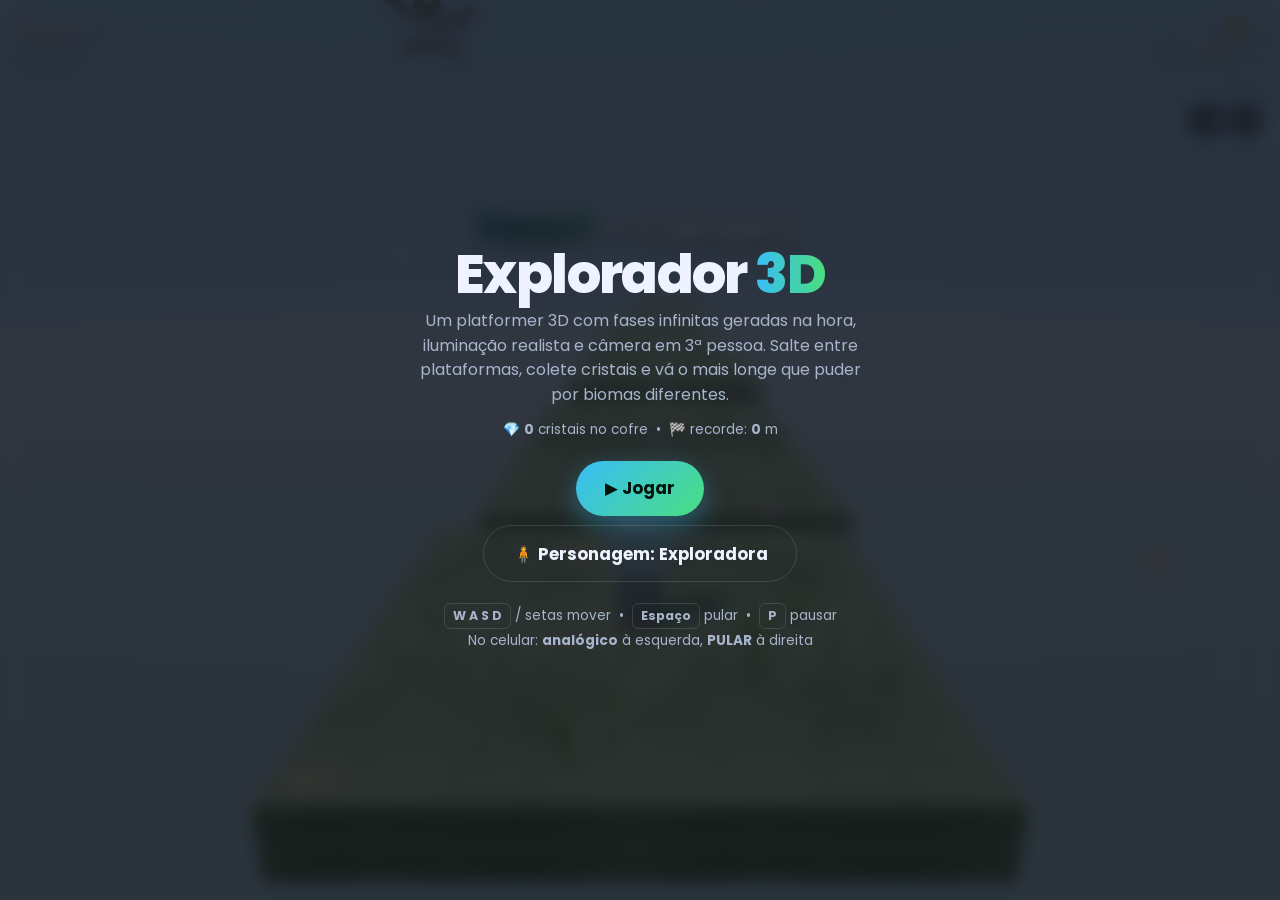
==== commit 8ab981f2: "Chefões, cofre de cristais + loja de personagens, mar de lava/água e sol CHEFÃO (a cada 5 fases): - " ====
--- a/index.html
+++ b/index.html
@@ -119,6 +119,7 @@
       <div class="box">
         <h1>Explorador <span class="g">3D</span></h1>
         <p>Um platformer 3D com fases infinitas geradas na hora, iluminação realista e câmera em 3ª pessoa. Salte entre plataformas, colete cristais e vá o mais longe que puder por biomas diferentes.</p>
+        <p class="help" style="margin:-.6rem 0 1rem">💎 <b id="bankN">0</b> cristais no cofre &nbsp;•&nbsp; 🏁 recorde: <b id="bestN">0</b> m</p>
         <button class="btn" id="playBtn">▶ Jogar</button>
         <button class="btn ghost" id="contBtn" style="display:none">Continuar (Fase <span id="contN">1</span>)</button>
         <button class="btn ghost" id="charBtn">🧍 Personagem: <span id="charTitleName">Exploradora</span></button>
@@ -141,6 +142,7 @@
           <button class="btn ghost" id="charNext">▶</button>
         </div>
         <div class="char-dots" id="charDots"></div>
+        <p class="help" style="margin-bottom:.6rem">Seus cristais: 💎 <b id="charBank">0</b></p>
         <button class="btn" id="charOk">✓ Escolher</button>
       </div>
     </div>
@@ -208,6 +210,10 @@
     { name:"Reino do Céu", top:0x9fd0ff, bot:0xffffff, fog:0xd8ecff, sun:0xfffbe8, si:1.25, plat:0xe8f2fa, rock:0xc8d8e8, foli:0x8fc27a, decor:'cloudpuff',
       grass:0.0, amb:{mode:'pollen',color:0xffffff,size:0.3,add:false}, birds:0xffffff, bfly:true, clouds:true },
   ];
+  // mar de líquido sob o mundo, por bioma (null = abismo)
+  const LIQUIDS = { "Campos":{c:0x2b7fd4,e:0x0a2a55,ei:.25,op:.85}, "Deserto":null, "Montanhas Nevadas":null,
+    "Terras Vulcânicas":{c:0xff5a1a,e:0xff3a00,ei:.9,op:.95}, "Floresta Noturna":{c:0x0e2a4a,e:0x061a30,ei:.3,op:.9},
+    "Cavernas de Cristal":null, "Cidade Antiga":{c:0x3a8fb0,e:0x0e3a50,ei:.2,op:.8}, "Reino do Céu":{c:0xffffff,e:0xdfeaff,ei:.35,op:.75} };
   const MUSIC_ROOT = { "Campos":130.8, "Deserto":146.8, "Montanhas Nevadas":110, "Terras Vulcânicas":87.3, "Floresta Noturna":82.4, "Cavernas de Cristal":98, "Cidade Antiga":138.6, "Reino do Céu":164.8 };
   const biomeForPhase = n => BIOMES[Math.floor((n-1)/3) % BIOMES.length];
 
@@ -317,10 +323,23 @@
     { name:"Exploradora", skin:0xe8b48c, hair:0x3a2a1e, shirt:0x38bdf8, pants:0x27324a, shoe:0x2a1f16, acc:'cap' },
     { name:"Ninja",       skin:0x2a2a30, hair:0x111111, shirt:0x1a1a22, pants:0x111118, shoe:0x0a0a0a, acc:'ninja', sash:0xff3b3b },
     { name:"Robô",        skin:0xc2ccd6, hair:0x8fa0b5, shirt:0x4a6fa5, pants:0x394a5a, shoe:0x2a3542, acc:'robot', glow:0x67e8f9 },
-    { name:"Astronauta",  skin:0xe8b48c, hair:0x3a2a1e, shirt:0xeef3f8, pants:0xdbe3ec, shoe:0xb4bec8, acc:'astro' },
-    { name:"Mago",        skin:0xe8b48c, hair:0xe8e8e8, shirt:0x6b3fa0, pants:0x3a2560, shoe:0x2a1c40, acc:'wizard', hat:0x8b5cf6 },
-    { name:"Cavaleiro",   skin:0xe8b48c, hair:0x5a4a3a, shirt:0x9aa4b0, pants:0x6a7480, shoe:0x4a5460, acc:'knight', plume:0xff5c5c },
+    { name:"Astronauta",  skin:0xe8b48c, hair:0x3a2a1e, shirt:0xeef3f8, pants:0xdbe3ec, shoe:0xb4bec8, acc:'astro', cost:80 },
+    { name:"Mago",        skin:0xe8b48c, hair:0xe8e8e8, shirt:0x6b3fa0, pants:0x3a2560, shoe:0x2a1c40, acc:'wizard', hat:0x8b5cf6, cost:160 },
+    { name:"Cavaleiro",   skin:0xe8b48c, hair:0x5a4a3a, shirt:0x9aa4b0, pants:0x6a7480, shoe:0x4a5460, acc:'knight', plume:0xff5c5c, cost:250 },
   ];
+
+  /* ---------- banco de cristais + desbloqueio de personagens ---------- */
+  const BANK_KEY='exp3d.bank', UNLOCK_KEY='exp3d.unlocked';
+  function getBank(){ return +(localStorage.getItem(BANK_KEY)||0); }
+  function addBank(n){ localStorage.setItem(BANK_KEY, getBank()+n); refreshBankUI(); }
+  function spendBank(n){ localStorage.setItem(BANK_KEY, Math.max(0,getBank()-n)); refreshBankUI(); }
+  function getUnlockedList(){ try{ return JSON.parse(localStorage.getItem(UNLOCK_KEY)||'[]'); }catch(e){ return []; } }
+  function isUnlocked(i){ return !CHARACTERS[i].cost || getUnlockedList().includes(i); }
+  function unlockChar(i){ const u=getUnlockedList(); if(!u.includes(i)){ u.push(i); localStorage.setItem(UNLOCK_KEY, JSON.stringify(u)); } }
+  function bankCredit(){ if(G.coinsN>0){ addBank(G.coinsN); G.coinsN=0; } }
+  function refreshBankUI(){ const b=getBank();
+    const el=document.getElementById('bankN'); if(el) el.textContent=b;
+    const cb=document.getElementById('charBank'); if(cb) cb.textContent=b; }
 
   function makeCharacterMesh(cfg){
     const g = new THREE.Group();
@@ -366,12 +385,15 @@
     if(!G.player) G.player = new THREE.Vector3(0,0,0);   // pés (base) do personagem
   }
   function setCharacter(i){ G.charIndex=((i%CHARACTERS.length)+CHARACTERS.length)%CHARACTERS.length;
-    localStorage.setItem('exp3d.char', G.charIndex);
+    const C=CHARACTERS[G.charIndex], locked=!isUnlocked(G.charIndex);
+    if(!locked) localStorage.setItem('exp3d.char', G.charIndex);   // só persiste desbloqueado
     const cur=G.player?G.player.clone():null, curFace=G.facing;
-    buildPlayer(CHARACTERS[G.charIndex]);
+    buildPlayer(C);
     if(cur){ G.playerMesh.position.copy(cur); G.playerMesh.rotation.y=curFace; }
-    const nm=document.getElementById('charName'); if(nm) nm.textContent=CHARACTERS[G.charIndex].name;
-    const tl=document.getElementById('charTitleName'); if(tl) tl.textContent=CHARACTERS[G.charIndex].name;
+    const nm=document.getElementById('charName'); if(nm) nm.textContent=C.name + (locked?' 🔒':'');
+    const tl=document.getElementById('charTitleName'); if(tl && !locked) tl.textContent=C.name;
+    const ok=document.getElementById('charOk');
+    if(ok) ok.textContent = locked ? `🔓 Desbloquear (${C.cost} 💎)` : '✓ Escolher';
     const dots=document.getElementById('charDots');
     if(dots) [...dots.children].forEach((d,k)=>d.classList.toggle('on', k===G.charIndex)); }
 
@@ -481,10 +503,28 @@
     const sc=22+Math.random()*22; s.scale.set(sc,sc*0.55,1); Object.assign(s.userData,{ox:(Math.random()*2-1)*90,oy:20+Math.random()*16,oz:-25-Math.random()*90,sp:1+Math.random()*1.6}); scene.add(s); clouds.push(s);} }
   function updateClouds(dt){ const vis=!!G.biome.clouds; for(const s of clouds){ s.visible=vis; if(!vis)continue; const u=s.userData; u.ox+=u.sp*dt; if(u.ox>95)u.ox-=190;
     s.position.set(G.player.x+u.ox, u.oy, G.player.z+u.oz); s.material.opacity=G.biome.name.includes('Noturna')?0.35:0.85; } }
-  function initLife(){ initFlock(); initBflies(); initAmbient(); initClouds(); }
+  let liquid=null, sunGlow=null;
+  function initLiquid(){
+    const g=new THREE.PlaneGeometry(520,520,1,1); g.rotateX(-Math.PI/2);
+    liquid=new THREE.Mesh(g, new THREE.MeshStandardMaterial({color:0x2b7fd4, emissive:0x0a2a55, emissiveIntensity:.25,
+      transparent:true, opacity:.85, roughness:.35, metalness:.1 }));
+    liquid.position.y=-17; scene.add(liquid);
+  }
+  function initSunGlow(){
+    const c=document.createElement('canvas'); c.width=c.height=128; const x=c.getContext('2d');
+    const gr=x.createRadialGradient(64,64,2,64,64,64); gr.addColorStop(0,'rgba(255,250,230,0.95)');
+    gr.addColorStop(0.35,'rgba(255,240,200,0.35)'); gr.addColorStop(1,'rgba(255,240,200,0)');
+    x.fillStyle=gr; x.fillRect(0,0,128,128);
+    sunGlow=new THREE.Sprite(new THREE.SpriteMaterial({map:new THREE.CanvasTexture(c), blending:THREE.AdditiveBlending, depthWrite:false, depthTest:false, transparent:true}));
+    sunGlow.scale.set(46,46,1); scene.add(sunGlow);
+  }
+  function initLife(){ initFlock(); initBflies(); initAmbient(); initClouds(); initLiquid(); initSunGlow(); }
   function updateLife(dt){ const t=performance.now()*0.001; wind+=dt;
     for(const m of grassMats) m.uniforms.uT.value=t;
     coinMat.emissiveIntensity = 0.55 + Math.sin(t*3.2)*0.3;   // cristais pulsando
+    if(liquid && liquid.visible){ liquid.position.set(G.player.x, -17+Math.sin(t*0.7)*0.4, G.player.z);
+      liquid.material.emissiveIntensity = (LIQUIDS[G.biome.name]?LIQUIDS[G.biome.name].ei:0.25) * (1+Math.sin(t*1.3)*0.25); }
+    if(sunGlow && sunGlow.visible){ sunGlow.position.set(G.player.x-34, G.player.y+42, G.player.z-30); }
     updateFlock(dt); updateBflies(dt,t); if(ambient) updateAmbient(dt,t); updateClouds(dt);
     for(const d of G.decor){ const s=d.userData?d.userData.sway:undefined; if(s>=0) d.rotation.z=Math.sin(t*1.4+s)*0.05; } }
 
@@ -547,12 +587,53 @@
   function addFlyer(x,y,z){ const g=makeFlyerMesh(ENEMY_COL[G.biome.name]||0x9b5de5);
     const e={type:'flyer', mesh:g, x, z, baseY:y, top:y, alive:true, t:Math.random()*6, amp:0.5+Math.random()*0.4};
     g.position.set(x,y,z); scene.add(g); enemies.push(e); }
+  /* ---------- CHEFÃO: aparece a cada 5 fases, 3 pisadas para derrotar ---------- */
+  let lastBossPhase=0;
+  function addBoss(p){
+    const g=makeEnemy(0xd42a4a); g.scale.setScalar(2.3);
+    const crown=new THREE.Group();
+    for(let k=0;k<5;k++){ const spike=new THREE.Mesh(new THREE.ConeGeometry(0.09,0.26,4), mat(0xffd54a,.35,.6));
+      const a=(k/5)*6.28; spike.position.set(Math.cos(a)*0.32, 1.05, Math.sin(a)*0.32); crown.add(spike); }
+    const band=new THREE.Mesh(new THREE.CylinderGeometry(0.36,0.36,0.14,12), mat(0xffd54a,.35,.6)); band.position.y=0.96; crown.add(band);
+    g.add(crown);
+    const e={type:'boss', mesh:g, plat:p, x:p.x, z:p.z, top:p.top, hp:3, alive:true, t:0, inv:0, warned:false,
+      min:p.x-(p.w/2-1.2), max:p.x+(p.w/2-1.2), zmin:p.z-(p.d/2-1.2), zmax:p.z+(p.d/2-1.2)};
+    g.position.set(e.x,e.top,e.z); scene.add(g); enemies.push(e); p.enemy=e;
+  }
+  function updateBoss(e,dt,p){
+    if(e.inv>0) e.inv-=dt;
+    if(!e.warned && Math.abs(p.z-e.z)<34){ e.warned=true; banner('⚠️ CHEFÃO à frente!'); Sfx.hurt(); }
+    // persegue o jogador dentro da arena quando ele chega perto
+    const near = Math.abs(p.z-e.z)<10 && Math.abs(p.y-e.top)<4;
+    if(near){ const sp=2.6;
+      e.x=clamp(e.x+Math.sign(p.x-e.x)*sp*dt, e.min, e.max);
+      e.z=clamp(e.z+Math.sign(p.z-e.z)*sp*dt, e.zmin, e.zmax); }
+    const hop=Math.abs(Math.sin(e.t*3.2))*0.22;
+    e.mesh.position.set(e.x, e.top+hop, e.z);
+    e.mesh.rotation.y=Math.atan2(p.x-e.x, p.z-e.z);
+    e.mesh.visible = !(e.inv>0 && Math.floor(e.t*16)%2===0);   // pisca quando acertado
+    const sc=1+Math.sin(e.t*7)*0.03; e.mesh.scale.set(2.3*sc, 2.3*(2-sc), 2.3*sc);
+    const dxp=p.x-e.x, dzp=p.z-e.z;
+    if(dxp*dxp+dzp*dzp < 2.6 && Math.abs(p.y-e.top)<2.6){
+      if(G.vel.y<0 && p.y > e.top+1.15 && e.inv<=0){
+        e.hp--; e.inv=0.9; G.vel.y=JUMP_V*0.9; G.onGround=false; G.jumps=0;
+        gShake=Math.max(gShake,0.7); hitStop=0.09; Sfx.hurt();
+        burst(e.x,e.top+1.6,e.z,0xffd54a,22,6);
+        if(e.hp<=0){ e.alive=false; e.mesh.visible=false;
+          addScore(500,'CHEFÃO DERROTADO!',e.x,e.top+2.2,e.z,0xffd54a);
+          G.hearts=Math.min(5,G.hearts+1); updateHUD();
+          burst(e.x,e.top+1,e.z,0xd42a4a,30,8); hitStop=0.14; Sfx.phase(); }
+        else { addScore(150,'ACERTOU!',e.x,e.top+2.2,e.z,0xff8a5c); }
+      } else if(G.invuln<=0 && e.inv<=0){ damage(e.x); }
+    }
+  }
   function killEnemy(e){ e.alive=false; e.mesh.visible=false; G.vel.y=JUMP_V*0.78; G.onGround=false; G.jumps=0;
     const ey=e.type==='flyer'? e.top : e.top+0.6;
     addScore(e.type==='flyer'?80:50,'PISOU!',e.x,ey+0.8,e.z,0xffd54a); burst(e.x,ey,e.z,0xff6b9d,16,5);
     gShake=Math.max(gShake,0.4); hitStop=0.055; Sfx.jump(); }
   function updateEnemies(dt){ const p=G.player;
     for(const e of enemies){ if(!e.alive)continue; e.t+=dt;
+      if(e.type==='boss'){ updateBoss(e,dt,p); continue; }
       if(e.type==='flyer'){
         e.top = e.baseY + Math.sin(e.t*1.6)*e.amp;
         e.mesh.position.set(e.x, e.top, e.z);
@@ -612,7 +693,7 @@
   function updateCombo(dt){ if(gComboT>0){ gComboT-=dt; if(gComboT<=0 && gCombo>0){ gCombo=0; updateHUD(); } } }
   function clearGameplay(){ for(const e of enemies) scene.remove(e.mesh); for(const pd of pads) scene.remove(pd.mesh);
     for(const mv of movers) scene.remove(mv.mesh);
-    for(const m of parts){ m.visible=false; partPool.push(m); } enemies=[]; pads=[]; movers=[]; parts=[]; gCombo=0; gComboT=0; gShake=0; hitStop=0; }
+    for(const m of parts){ m.visible=false; partPool.push(m); } enemies=[]; pads=[]; movers=[]; parts=[]; gCombo=0; gComboT=0; gShake=0; hitStop=0; lastBossPhase=0; }
 
   function makePlatform(x,y,z,w,d){
     let m = G.pool.pop();
@@ -681,9 +762,16 @@
     const dn = (r()*2)|0;
     for(let i=0;i<dn;i++){ const dx=nx+(r()*2-1)*(width*0.4); const dz=z+(r()*2-1)*(depth*0.35);
       addDecor(dx, ny, dz, r()<0.7 ? G.biome.decor : 'rock'); }
+    // CHEFÃO: 1x a cada 5 fases, numa arena larga
+    const phGen = (G.phase0||1) + Math.floor(-z/140);
+    if(phGen>=5 && phGen%5===0 && phGen!==lastBossPhase && width>=7){
+      lastBossPhase=phGen;
+      p.mesh.scale.x = Math.max(p.mesh.scale.x, 10); p.w=Math.max(p.w,10);   // alarga a arena
+      addBoss(p);
+    }
     // trampolins (bônus) e inimigos — nunca na mesma plataforma; longe do início
-    if(z < -24 && width > 7.5 && r() < 0.14) addPad(p);
-    if(!p.pad && z < -18 && r() < 0.22 + diff*0.40) addEnemy(p);
+    if(!p.enemy && z < -24 && width > 7.5 && r() < 0.14) addPad(p);
+    if(!p.pad && !p.enemy && z < -18 && r() < 0.22 + diff*0.40) addEnemy(p);
     // plataforma móvel no meio de vãos grandes (ajuda dinâmica, nunca atrapalha)
     if(z < -20 && gapZ > 3.4 && r() < 0.30){
       const gapMid = (pz0 - prevDepth/2) - gapZ/2;
@@ -714,6 +802,11 @@
     scene.fog.color.setHex(b.fog); scene.fog.density = b.name.includes('Vulc')||b.name.includes('Noturna') ? 0.02 : 0.011;
     sun.color.setHex(b.sun); sun.intensity=b.si; hemi.color.setHex(b.top); hemi.intensity = b.si*0.7;
     renderer.setClearColor(b.fog);
+    if(liquid){ const L=LIQUIDS[b.name];
+      if(L){ liquid.visible=true; liquid.material.color.setHex(L.c); liquid.material.emissive.setHex(L.e);
+        liquid.material.emissiveIntensity=L.ei; liquid.material.opacity=L.op; }
+      else liquid.visible=false; }
+    if(sunGlow) sunGlow.visible = b.si>=0.8;
     configAmbient();
     if(G.mode==='play') Sfx.ambient(MUSIC_ROOT[b.name]||120);
   }
@@ -727,7 +820,7 @@
     clearGameplay();
   }
   function startPhase(n, resetRun){
-    G.phase=n; applyBiome(biomeForPhase(n));
+    G.phase=n; G.phase0=n; applyBiome(biomeForPhase(n));
     G.rng = mulberry32(n*99991 + 7);
     clearWorld();
     G.cursor={x:0,y:0,z:0}; G.lastPlat=null; G.genZ=0;
@@ -810,7 +903,7 @@
 
     // progresso / fase
     G.dist = Math.max(G.dist, -p.z);
-    const newPhase = Math.floor(G.dist/140)+1;
+    const newPhase = (G.phase0||1) + Math.floor(G.dist/140);
     if(newPhase>G.phase){ advancePhase(newPhase); }
 
     // cristais
@@ -855,7 +948,7 @@
     banner('❤ Cuidado com o abismo!');
   }
   function gameOver(){
-    G.mode='over'; Sfx.stopAmb(); Sfx.over();
+    G.mode='over'; Sfx.stopAmb(); bankCredit(); Sfx.over();
     const best=+(localStorage.getItem(BEST)||0);
     document.getElementById('ovPhase').textContent=G.phase;
     document.getElementById('ovDist').textContent=Math.floor(G.dist);
@@ -915,9 +1008,10 @@
   const SCR=['scrTitle','scrPause','scrOver','scrChar'];
   function showScreen(id){ SCR.forEach(s=>document.getElementById(s).classList.toggle('show', s===id)); }
   function hideScreens(){ SCR.forEach(s=>document.getElementById(s).classList.remove('show')); }
-  function toMenu(){ G.mode='title'; Sfx.stopAmb(); showScreen('scrTitle'); refreshCont(); }
+  function toMenu(){ G.mode='title'; Sfx.stopAmb(); bankCredit(); showScreen('scrTitle'); refreshCont(); }
   function togglePause(){ if(G.mode==='play'){ G.mode='pause'; showScreen('scrPause'); } else if(G.mode==='pause'){ hideScreens(); G.mode='play'; clock.last=performance.now(); } }
-  function refreshCont(){ const p=+(localStorage.getItem(PROG)||1); const c=document.getElementById('contBtn'); if(p>1){ c.style.display=''; document.getElementById('contN').textContent=p; } else c.style.display='none'; }
+  function refreshCont(){ const p=+(localStorage.getItem(PROG)||1); const c=document.getElementById('contBtn'); if(p>1){ c.style.display=''; document.getElementById('contN').textContent=p; } else c.style.display='none';
+    refreshBankUI(); const bn=document.getElementById('bestN'); if(bn) bn.textContent=+(localStorage.getItem(BEST)||0); }
 
   /* ================= entrada ================= */
   addEventListener('keydown', e=>{ Sfx.rd();
@@ -959,7 +1053,16 @@
   document.getElementById('charBtn').addEventListener('click',openCharSelect);
   document.getElementById('charPrev').addEventListener('click',()=>{ setCharacter(G.charIndex-1); swapPreview(); });
   document.getElementById('charNext').addEventListener('click',()=>{ setCharacter(G.charIndex+1); swapPreview(); });
-  document.getElementById('charOk').addEventListener('click',()=>{ showScreen('scrTitle'); });
+  document.getElementById('charOk').addEventListener('click',()=>{
+    if(!isUnlocked(G.charIndex)){
+      const C=CHARACTERS[G.charIndex];
+      if(getBank()>=C.cost){ spendBank(C.cost); unlockChar(G.charIndex); setCharacter(G.charIndex);
+        banner(`🔓 ${C.name} desbloqueado!`); Sfx.phase(); }
+      else { banner(`💎 Faltam ${C.cost-getBank()} cristais`); Sfx.hurt(); }
+      return;
+    }
+    showScreen('scrTitle');
+  });
 
   /* ================= PWA ================= */
   let deferred=null;
